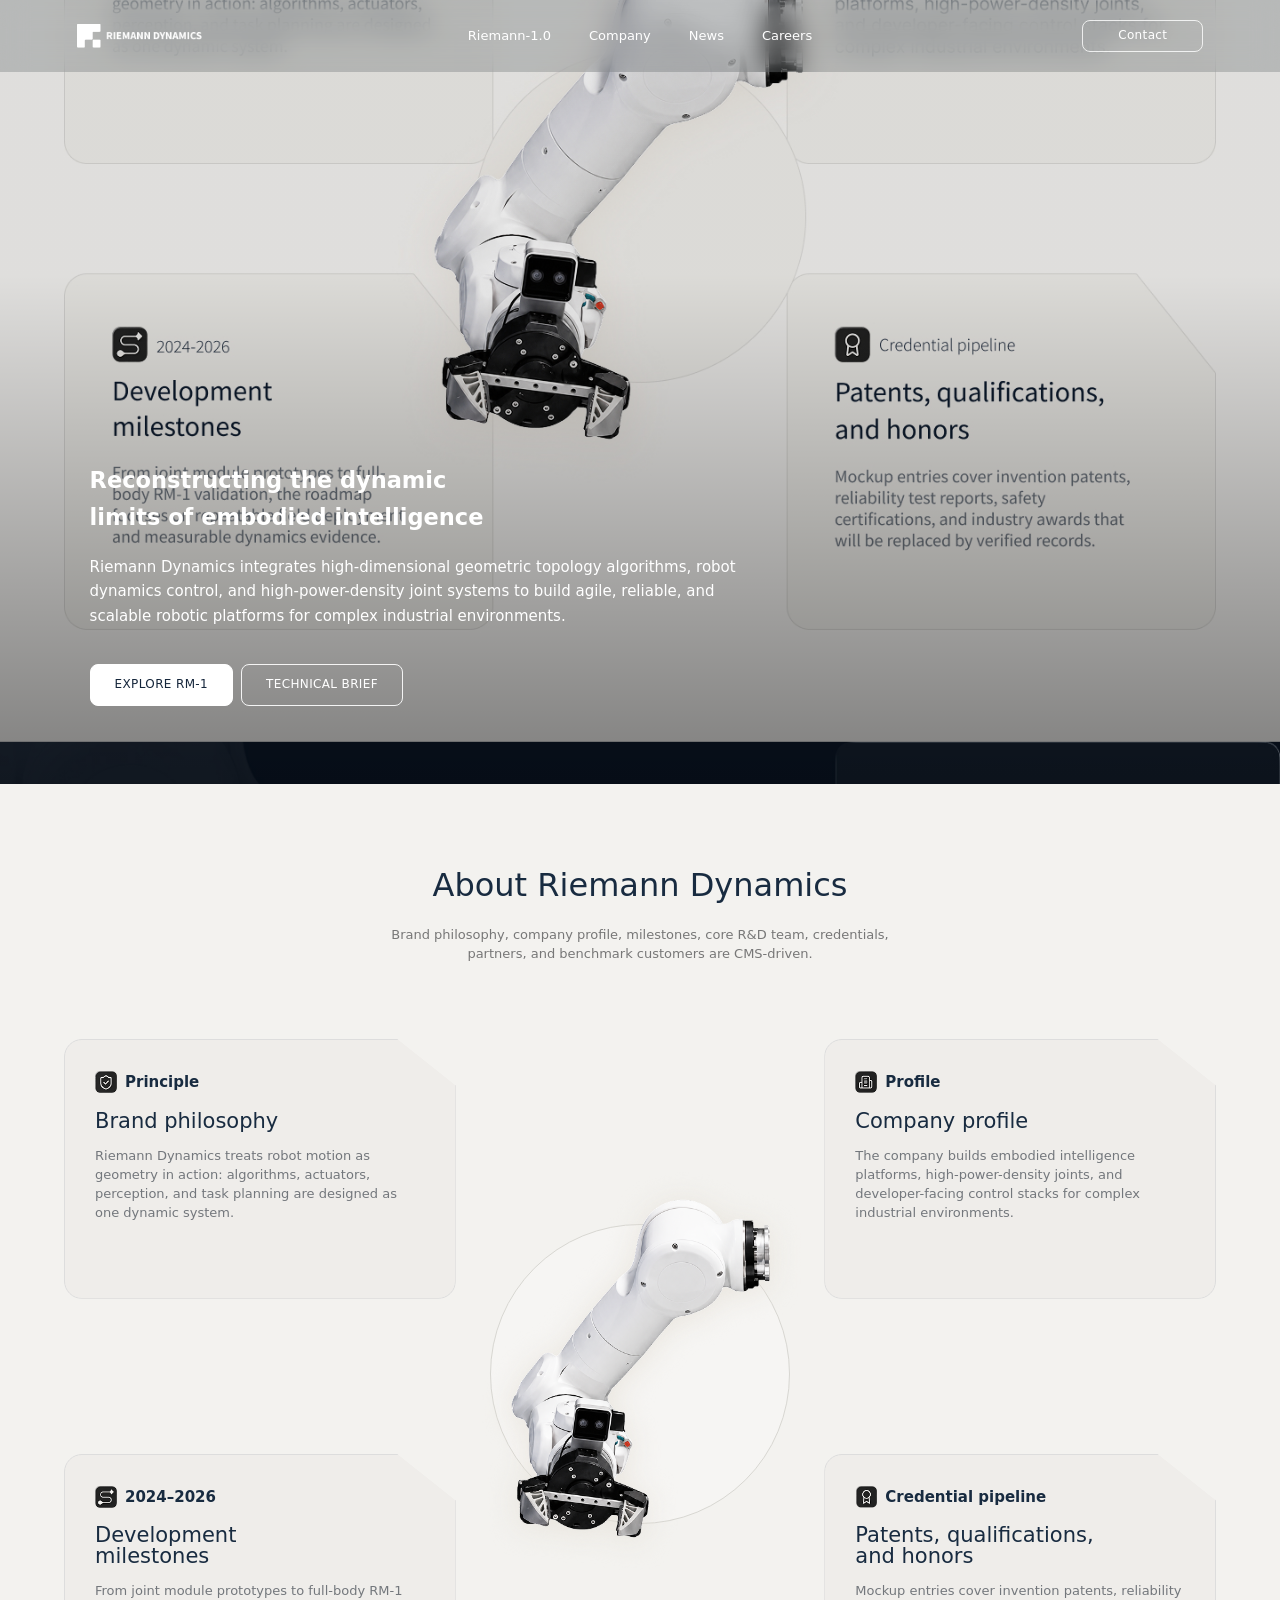
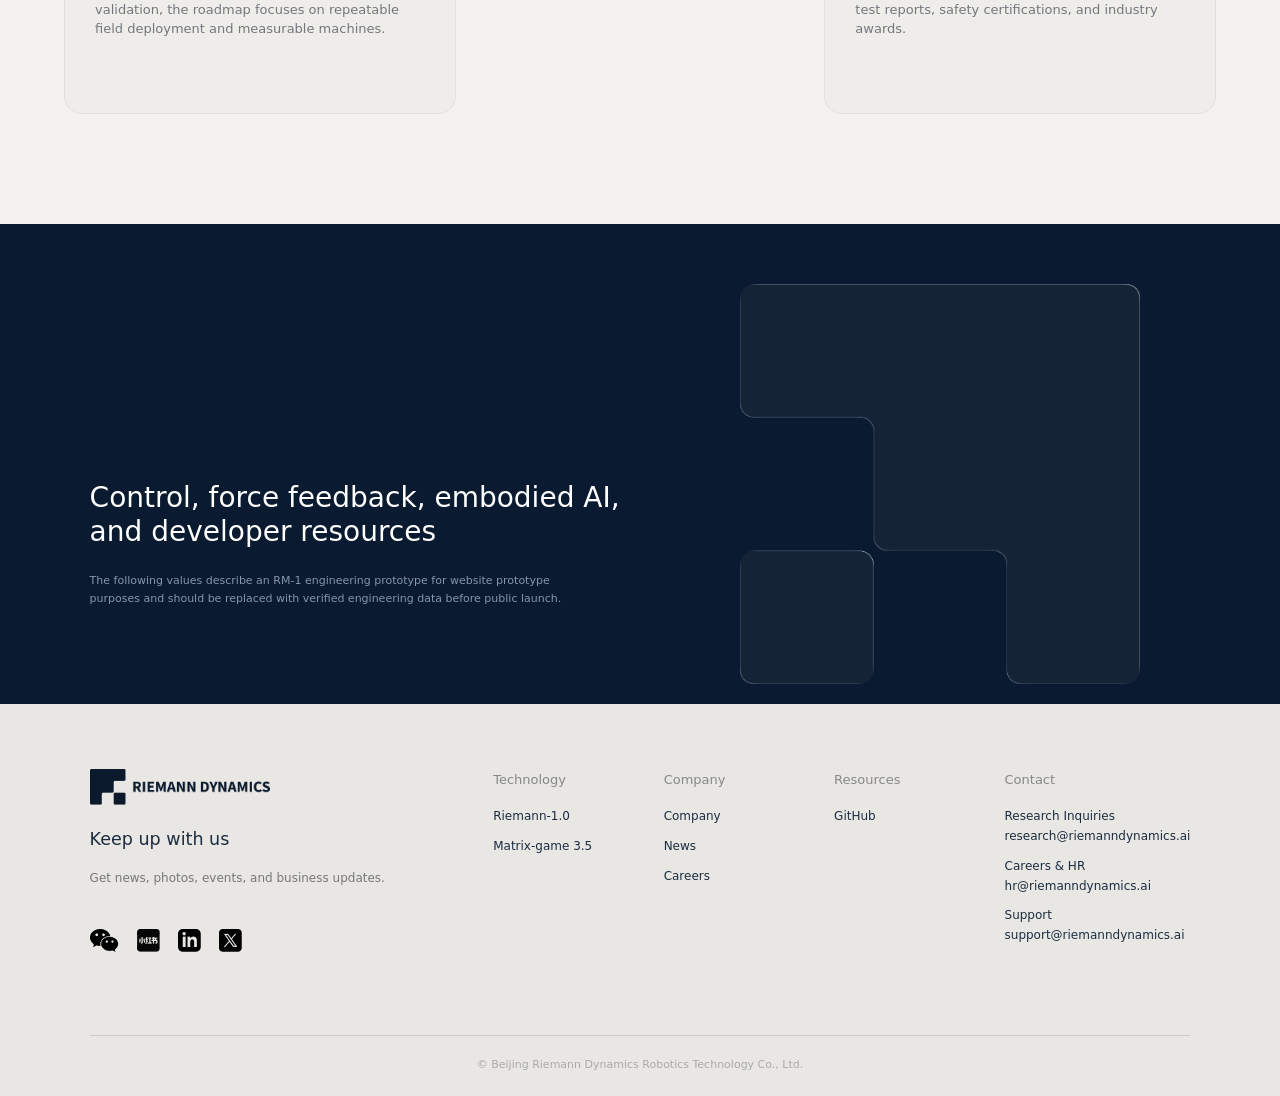
==== index.html @ ba43d90c "Initial website" ====
<!doctype html><html lang="en"><head><meta charset="UTF-8"><meta name="viewport" content="width=device-width,initial-scale=1"><title>Riemann Dynamics</title><link rel="icon" href="public/assets/公司logo/Black透明.png"><link rel="stylesheet" href="styles.css"></head><body class="home-page"><header class="nav"><a class="brand" href="index.html"><img src="public/assets/公司logo/Group 2.png" alt="Riemann Dynamics"></a><nav class="desktop-nav"><a href="riemann-1.0.html">Riemann-1.0</a><a href="company.html">Company</a><a href="news.html">News</a><a href="careers.html">Careers</a></nav><a class="contact" href="mailto:hr@riemanndynamics.ai?subject=Website%20Inquiry">Contact</a><button class="menu-btn"><span></span><span></span><span></span></button><div class="mobile-menu"><a href="riemann-1.0.html">Riemann-1.0</a><a href="company.html">Company</a><a href="news.html">News</a><a href="careers.html">Careers</a></div></header><section class="home-hero media-hero"><video muted loop playsinline poster="public/assets/home/页面完整示意图.jpg"><source src="public/assets/home/home页顶部背景视频.mp4"></video><div class="hero-overlay"><h1>Reconstructing the dynamic<br>limits of embodied intelligence</h1><p>Riemann Dynamics integrates high-dimensional geometric topology algorithms, robot dynamics control, and high-power-density joint systems to build agile, reliable, and scalable robotic platforms for complex industrial environments.</p><a class="btn light" href="riemann-1.0.html">EXPLORE RM-1</a><a class="btn outline" href="https://arxiv.org/abs/2608.27033">TECHNICAL BRIEF</a></div></section><section class="about-home"><div class="about-heading"><h2>About Riemann Dynamics</h2><p>Brand philosophy, company profile, milestones, core R&amp;D team, credentials,<br>partners, and benchmark customers are CMS-driven.</p></div><div class="about-cards"><article class="about-card card-tl"><b><img src="public/assets/home/principle-icon.png" alt=""> Principle</b><h3>Brand philosophy</h3><p>Riemann Dynamics treats robot motion as geometry in action: algorithms, actuators, perception, and task planning are designed as one dynamic system.</p></article><article class="about-card card-tr"><b><img src="public/assets/home/profile-icon.png" alt=""> Profile</b><h3>Company profile</h3><p>The company builds embodied intelligence platforms, high-power-density joints, and developer-facing control stacks for complex industrial environments.</p></article><article class="about-card card-bl"><b><img src="public/assets/home/milestones-icon.png" alt=""> 2024–2026</b><h3>Development<br>milestones</h3><p>From joint module prototypes to full-body RM-1 validation, the roadmap focuses on repeatable field deployment and measurable machines.</p></article><article class="about-card card-br"><b><img src="public/assets/home/credential-icon.png" alt=""> Credential pipeline</b><h3>Patents, qualifications,<br>and honors</h3><p>Mockup entries cover invention patents, reliability test reports, safety certifications, and industry awards.</p></article><div class="robot-wrap"><div class="robot-ring"></div><img src="public/assets/home/gfuw 1.png" alt="Riemann robot arm"></div></div></section><section class="resources-home"><div class="resource-blocks"><i></i><i></i><i></i><i></i></div><div class="resource-copy"><h2>Control, force feedback, embodied AI,<br>and developer resources</h2><p>The following values describe an RM-1 engineering prototype for website prototype purposes and should be replaced with verified engineering data before public launch.</p></div></section><footer class="home-footer"><div class="footer-brand"><img src="public/assets/公司logo/Group 2-2.png"><h3>Keep up with us</h3><p>Get news, photos, events, and business updates.</p><div class="social"><img src="public/assets/home/微信logo.png" alt="WeChat"><img src="public/assets/home/小红书logo.png" alt="Xiaohongshu"><img src="public/assets/home/inslogo.png" alt="Instagram"><img src="public/assets/home/Xlogo.png" alt="X"></div></div><div class="footer-links"><div><b>Technology</b><a href="riemann-1.0.html">Riemann-1.0</a><a href="#">Matrix-game 3.5</a></div><div><b>Company</b><a href="company.html">Company</a><a href="news.html">News</a><a href="careers.html">Careers</a></div><div><b>Resources</b><a href="https://github.com">GitHub</a></div><div><b>Contact</b><a href="mailto:research@riemanndynamics.ai">Research Inquiries<br>research@riemanndynamics.ai</a><a href="mailto:hr@riemanndynamics.ai">Careers &amp; HR<br>hr@riemanndynamics.ai</a><a href="mailto:support@riemanndynamics.ai">Support<br>support@riemanndynamics.ai</a></div></div><small>© Beijing Riemann Dynamics Robotics Technology Co., Ltd.</small></footer><script src="script.js"></script></body></html>
---- styles.css ----
:root{--navy:#091a30;--paper:#f3f2ef;--ink:#15263b}*{box-sizing:border-box}html{scroll-behavior:smooth}body{margin:0;background:var(--paper);color:var(--ink);font:15px/1.65 Arial,Helvetica,sans-serif}a{color:inherit;text-decoration:none}.nav{position:fixed;z-index:10;top:0;left:0;right:0;height:72px;padding:14px 6%;display:flex;align-items:center;justify-content:space-between;color:#fff;background:rgba(10,17,25,.18);backdrop-filter:blur(14px);transition:.3s}.nav.scrolled{background:rgba(9,26,48,.82)}.brand img{width:150px;height:42px;object-fit:contain}.desktop-nav{display:flex;gap:38px;margin-left:auto;margin-right:42px;font-size:13px}.contact,.btn{border:1px solid rgba(255,255,255,.8);border-radius:8px;padding:10px 24px;font-size:12px;letter-spacing:.03em}.hero{height:min(720px,100vh);min-height:560px;position:relative;color:#fff;overflow:hidden}.hero video{width:100%;height:100%;object-fit:cover}.hero:after{content:"";position:absolute;inset:0;background:linear-gradient(0deg,rgba(0,0,0,.6),rgba(0,0,0,.1))}.hero-overlay{position:absolute;z-index:1;bottom:10%;left:7%;max-width:650px}.hero h1{font-size:42px;line-height:1.13;font-weight:400;margin:0 0 20px}.hero p{max-width:600px;font-size:13px}.btn{display:inline-block;margin:20px 8px 0 0}.btn.light{background:#fff;color:var(--ink);border-color:#fff}.btn.outline{color:#fff}.light-section{padding:110px 7%}.intro{text-align:center}.eyebrow{font-size:13px;letter-spacing:.12em}.intro h2{font-size:30px;font-weight:400;max-width:800px;margin:15px auto 55px}.feature-grid{display:grid;grid-template-columns:1fr 1fr;gap:24px;text-align:left;max-width:1000px;margin:auto}.feature-grid article,.split p{padding:28px;border:1px solid #ddd;border-radius:16px;background:#f8f7f4}.feature-grid h3{font-size:22px;margin:12px 0}.dark-band{background:var(--navy);color:#fff;padding:115px 7%}.dark-band h2{font-weight:400;font-size:32px}.dark-band p{max-width:680px;color:#b9c4d0}.company-detail h2{max-width:850px;font-weight:400;font-size:36px}.split{display:grid;grid-template-columns:1fr 1.3fr;gap:28px;align-items:center;margin:42px 0}.split img{width:100%;height:280px;object-fit:cover}.video-grid{display:grid;grid-template-columns:1fr 1fr;gap:20px;margin:36px 0}.video-grid video{width:100%}.diagram{max-width:900px;width:100%;display:block;margin:40px 0}.news-card{display:block;max-width:900px}.news-card img{width:100%;height:360px;object-fit:cover;transition:.3s}.news-card:hover img{transform:scale(1.02)}.news-card h3{font-size:22px}.roles{margin-top:42px;border-top:1px solid #334457}.roles details{border-bottom:1px solid #334457;padding:24px 0}.roles summary{cursor:pointer;font-size:17px;font-weight:bold;display:flex;justify-content:space-between}.roles p{color:#c5ced8}.roles a,.article a{color:#1f6da8;text-decoration:underline}.article{max-width:900px;margin:auto;padding-top:130px}.article h1{font-weight:400;font-size:36px}.article img{display:block;width:100%;margin:36px 0}.back{font-size:28px}footer{background:#e8e7e3;padding:70px 7% 20px;display:grid;grid-template-columns:1fr 2fr;gap:50px}footer img{width:180px;height:55px;object-fit:contain;object-position:left}.footer-links{display:grid;grid-template-columns:repeat(3,1fr);gap:20px}.footer-links div{display:flex;flex-direction:column;gap:10px}.footer-links b{margin-bottom:8px}.social{margin-top:28px;font-size:18px}footer>small{grid-column:1/-1;border-top:1px solid #ccc;text-align:center;padding-top:20px;color:#999}.menu-btn,.mobile-menu{display:none}
@media(max-width:760px){.desktop-nav,.nav>.contact{display:none}.menu-btn{display:flex;background:none;border:0;flex-direction:column;gap:5px}.menu-btn span{display:block;width:24px;height:2px;background:#fff}.mobile-menu{position:absolute;display:none;top:72px;left:0;right:0;background:rgba(9,26,48,.96);padding:20px 7%}.mobile-menu.open{display:flex;flex-direction:column;gap:18px}.hero h1{font-size:32px}.hero-overlay{left:7%;right:7%;bottom:8%}.feature-grid,.split,.video-grid,footer{grid-template-columns:1fr}.light-section,.dark-band{padding:75px 7%}.intro h2,.company-detail h2{font-size:26px}.news-card img{height:220px}.footer-links{grid-template-columns:1fr 1fr}.footer-links div:last-child{grid-column:1/-1}}
.about-card b{display:flex;align-items:center;gap:8px;font-weight:600}
.about-card b img{width:22px;height:22px;object-fit:contain}
.home-page .about-card{background:#EFEDEA}
.about-card h3{font-size:32px;line-height:1.08;margin:18px 0 20px}
.card-bl h3,.card-br h3{line-height:1.02}
.home-footer .social{display:flex;align-items:center;gap:18px}
.home-footer .social img{width:auto;height:23px;object-fit:contain}
.home-footer .social img:first-child{width:29px}
.rm-page main{background:#f4f3f0}
.rm-page main{position:relative}
.rm-page .rm-general{background:#f4f3f0 url('public/assets/公司logo/Black透明.png') right 54px top 38px/220px auto no-repeat}
.desktop-nav{position:absolute;left:50%;transform:translateX(-50%);margin:0}
.hero>img{width:100%;height:100%;object-fit:cover}
.home-hero{height:690px}.about-home{background:#f3f2ef;padding:75px 5% 100px;color:#182b40}.about-heading{text-align:center}.about-heading h2{font-size:32px;font-weight:400;margin:0 0 8px}.about-heading p{color:#777;font-size:13px;line-height:1.5}.about-cards{max-width:1220px;height:700px;margin:60px auto 0;position:relative}.about-card{position:absolute;width:34%;min-height:260px;padding:30px;border:1px solid #ddd;border-radius:18px;background:#f7f6f3;clip-path:polygon(0 0,85% 0,100% 18%,100% 100%,0 100%);transition:transform .3s}.about-card:hover{transform:scale(1.025)}.about-card h3{font-size:21px;font-weight:400;margin:15px 0}.about-card p{color:#73777c;font-size:13px;line-height:1.45}.card-tl{left:0;top:15px}.card-tr{right:0;top:15px}.card-bl{left:0;bottom:10px}.card-br{right:0;bottom:10px}.robot-wrap{position:absolute;left:50%;top:50%;width:350px;height:390px;transform:translate(-50%,-50%);display:flex;justify-content:center;align-items:center;z-index:2}.robot-ring{position:absolute;width:300px;height:300px;border:1px solid #d8d7d2;border-radius:50%;background:rgba(255,255,255,.22)}.robot-wrap img{position:relative;width:330px;max-height:410px;object-fit:contain}.resources-home{height:480px;background:#0a1b31;color:#fff;position:relative;overflow:hidden}.resources-home:before{content:"";position:absolute;inset:0;background:url('public/assets/riemann-1.0/robot-right-arm-4k-transparent 1.png') left 35%/500px auto no-repeat;opacity:.12}.resource-blocks{position:absolute;right:0;top:0;width:37%;height:70%}.resource-blocks i{position:absolute;border:1px solid #31445a;border-radius:12px;background:#10253d}.resource-blocks i:nth-child(1){right:0;top:0;width:73%;height:56%}.resource-blocks i:nth-child(2){right:0;top:56%;width:46%;height:44%}.resource-blocks i:nth-child(3){left:0;top:69%;width:31%;height:29%}.resource-blocks i:nth-child(4){right:28%;top:68%;width:28%;height:31%}.resource-copy{position:absolute;left:7%;bottom:85px}.resource-copy h2{font-size:28px;font-weight:400;line-height:1.2}.resource-copy p{max-width:500px;color:#8796a9;font-size:11px}.home-footer{background:#e8e7e3;padding:65px 7% 22px;display:grid;grid-template-columns:1fr 2fr;gap:55px;color:#1c2c40}.home-footer .footer-brand>img{width:180px;height:52px;object-fit:contain;object-position:left}.home-footer h3{font-weight:400;margin:20px 0 3px}.home-footer p{font-size:12px;color:#777}.home-footer .footer-links{display:grid;grid-template-columns:repeat(4,1fr);gap:25px}.home-footer .footer-links div{display:flex;flex-direction:column;gap:10px;font-size:12px}.home-footer .footer-links b{font-size:13px;font-weight:400;color:#888;margin-bottom:7px}.home-footer>small{grid-column:1/-1;border-top:1px solid #ccc;text-align:center;color:#aaa;padding-top:20px;margin-top:28px;font-size:11px}
.home-hero{position:relative;width:100%;height:auto;min-height:620px;aspect-ratio:1440/882;max-height:900px;overflow:hidden;background:#050505;color:#fff}.home-hero>video{position:absolute;inset:0;width:100%;height:100%;object-fit:cover;object-position:center center;display:block}.home-hero:after{content:"";position:absolute;inset:0;background:linear-gradient(180deg,rgba(0,0,0,.08) 35%,rgba(0,0,0,.48) 100%);pointer-events:none}.home-hero .hero-overlay{z-index:2;color:#fff}.home-hero .hero-overlay h1,.home-hero .hero-overlay p{color:#fff}.home-hero .btn.outline{color:#fff;border-color:rgba(255,255,255,.9)}.home-footer .footer-brand{display:flex;flex-direction:column;align-items:flex-start}.home-footer .footer-brand>img{display:block;width:180px;height:auto;margin:0;padding:0}.home-footer h3{margin:20px 0 3px;padding:0;text-align:left}
@media(max-width:760px){.home-hero{height:650px;min-height:650px;aspect-ratio:auto}.home-hero>video{object-position:center center}}
.company-hero{height:690px;position:relative;overflow:hidden;color:#fff}.company-hero>img{width:100%;height:100%;object-fit:cover}.company-hero:after{content:"";position:absolute;inset:0;background:linear-gradient(0deg,rgba(0,0,0,.6),rgba(0,0,0,.08))}.company-hero .hero-overlay{z-index:2}.company-hero .hero-overlay h1,.company-hero .hero-overlay p{color:#fff}.company-content{padding:95px 7%;background:#f3f2ef;color:#1c2c40}.company-content>h2{font-size:36px;line-height:1.2;font-weight:400;margin:16px 0 35px}.company-content hr{border:0;border-top:1px solid #d9d9d5;margin-bottom:55px}.company-story{display:grid;grid-template-columns:40% 60%;gap:18px;margin:0 0 48px;align-items:stretch}.company-story img{width:100%;height:285px;object-fit:cover}.company-story>div{background:#f8f7f4;border:1px solid #ddd;border-radius:17px;clip-path:polygon(0 0,96% 0,100% 12%,100% 100%,0 100%);padding:26px}.company-story p{font-size:14px;line-height:1.55;margin:0}.milestones{background:#0a1b31;color:#fff;padding:80px 7% 105px}.timeline{display:grid;grid-template-columns:repeat(3,1fr);position:relative;margin-top:60px}.timeline:before{content:"";height:1px;background:#536173;position:absolute;left:0;right:0;top:8px}.milestone{position:relative}.milestone i{display:block;width:20px;height:20px;border:2px solid #d7dde3;border-radius:50%;background:#0a1b31;position:relative;z-index:1}.milestone.active i{background:#f5f5f2}.milestone h3{font-size:17px;margin:14px 0 2px}.milestone p{color:#8998aa;font-size:12px;margin:0}.company-footer{background:#e8e7e3;padding:65px 7% 22px;display:grid;grid-template-columns:1fr 2fr;gap:55px;color:#1c2c40}.company-footer .footer-brand>img{width:180px;height:auto;margin-left:-27px}.company-footer .footer-links{display:grid;grid-template-columns:repeat(4,1fr);gap:25px}.company-footer .footer-links div{display:flex;flex-direction:column;gap:10px;font-size:12px}.company-footer .footer-links b{font-weight:400;color:#888}.company-footer>small{grid-column:1/-1;border-top:1px solid #ccc;text-align:center;color:#aaa;padding-top:20px;margin-top:28px;font-size:11px}
@media(max-width:760px){.company-hero{height:650px}.company-content{padding:65px 7%}.company-content>h2{font-size:27px}.company-story{grid-template-columns:1fr;gap:15px}.company-story img{height:230px}.timeline{grid-template-columns:1fr;gap:35px;margin-top:45px}.timeline:before{left:9px;top:0;bottom:0;width:1px;height:auto;right:auto}.milestone{padding-left:38px}.milestone i{position:absolute;left:0;top:0}.company-footer{grid-template-columns:1fr}.company-footer .footer-links{grid-template-columns:1fr 1fr}}
.careers-hero{height:690px;position:relative;overflow:hidden;color:#fff}.careers-hero>img{width:100%;height:100%;object-fit:cover}.careers-hero:after{content:"";position:absolute;inset:0;background:linear-gradient(0deg,rgba(0,0,0,.58),rgba(0,0,0,.08))}.careers-hero .hero-overlay{z-index:2}.careers-hero .hero-overlay h1,.careers-hero .hero-overlay p{color:#fff}.careers-content{background:#0a1b31;color:#fff;padding:95px 7% 105px}.careers-content h2{font-size:35px;line-height:1.2;font-weight:400;margin:18px 0 12px}.careers-lead{font-size:12px;color:#8998aa}.roles{margin-top:55px;border-top:1px solid #304258}.roles-label{font-size:12px;letter-spacing:.04em;color:#cbd2dc;margin:34px 0 15px}.roles details{border-bottom:1px solid #304258;padding:17px 0}.roles summary{cursor:pointer;list-style:none;font-size:16px;font-weight:600;display:flex;justify-content:space-between;align-items:center}.roles summary::-webkit-details-marker{display:none}.roles summary span{border:1px solid #8190a1;width:30px;height:30px;border-radius:50%;display:grid;place-items:center;font-size:20px;font-weight:300}.role-copy{max-width:920px;color:#b7c2d0;font-size:11px;line-height:1.65;padding:14px 0 0}.role-copy ul{padding-left:18px;margin:6px 0 10px}.role-copy li{margin-bottom:4px}.apply-link{display:inline-block;color:#fff;font-style:italic;font-weight:600;margin-top:2px}.roles details:not([open])>p{color:#8796a9;font-size:11px;margin:8px 0 0}.resume-note{border-bottom:1px solid #304258;padding:48px 0 25px;color:#c3ccd6;font-size:12px}.resume-note p{margin:0 0 5px}.resume-note a{color:#8796a9;font-size:11px}.careers-footer{background:#e8e7e3;padding:65px 7% 22px;display:grid;grid-template-columns:1fr 2fr;gap:55px;color:#1c2c40}.careers-footer .footer-brand>img{width:180px;height:auto;margin-left:-27px}.careers-footer .footer-links{display:grid;grid-template-columns:repeat(4,1fr);gap:25px}.careers-footer .footer-links div{display:flex;flex-direction:column;gap:10px;font-size:12px}.careers-footer .footer-links b{font-weight:400;color:#888}.careers-footer>small{grid-column:1/-1;border-top:1px solid #ccc;text-align:center;color:#aaa;padding-top:20px;margin-top:28px;font-size:11px}
@media(max-width:760px){.careers-hero{height:650px}.careers-content{padding:65px 7%}.careers-content h2{font-size:28px}.careers-footer{grid-template-columns:1fr}.careers-footer .footer-links{grid-template-columns:1fr 1fr}.role-copy{font-size:11px}}
.rm-page{background:#f3f2ef;color:#1a2b40}.rm-hero{height:690px;position:relative;overflow:hidden;color:#fff;background:#050505}.rm-hero video{width:100%;height:100%;object-fit:cover}.rm-hero:after{content:"";position:absolute;inset:0;background:linear-gradient(0deg,rgba(0,0,0,.7),transparent 65%)}.rm-hero-copy{position:absolute;z-index:2;left:7%;bottom:9%}.rm-hero-copy p{font-size:14px;margin:0 0 8px}.rm-hero-copy h1{font-size:42px;line-height:1.1;font-weight:400;margin:0}.rm-stats{display:grid;grid-template-columns:repeat(5,1fr);max-width:1100px;margin:auto;padding:48px 7%;gap:22px;text-align:center}.rm-stats b{display:block;font-size:26px;font-weight:400}.rm-stats span{font-size:11px;color:#7c8792}.rm-section,.rm-benchmarks{padding:90px 7%;max-width:1250px;margin:auto}.rm-section h2,.rm-benchmarks h2,.rm-data h2,.rm-policy h2{font-size:30px;font-weight:400;margin:12px 0}.rm-lead{max-width:760px;color:#6f7881}.rm-wide-image{width:100%;display:block;margin:42px 0 25px;max-height:520px;object-fit:contain;background:#ddd}.rm-three{display:grid;grid-template-columns:repeat(3,1fr);gap:18px}.rm-three article{background:#efeeeb;border:1px solid #deddd9;padding:22px;border-radius:9px}.rm-three h3{font-size:14px;margin:0 0 8px}.rm-three p{font-size:12px;margin:0;color:#69737d}.rm-gallery{background:#ecebe8;max-width:none}.rm-task-grid{display:grid;grid-template-columns:repeat(4,1fr);gap:15px}.rm-task-grid article{background:#f7f6f3;padding:14px;border-radius:6px}.rm-task-grid img{height:140px;width:100%;object-fit:contain}.rm-task-grid h3{font-size:13px;margin:8px 0 3px}.rm-task-grid p{font-size:11px;margin:0;color:#69737d}.rm-metrics{display:flex;gap:60px;margin:30px 0}.rm-metrics b{font-size:30px;font-weight:400}.rm-metrics small{display:block;font-size:11px;color:#77818a}.rm-video-grid{display:grid;grid-template-columns:repeat(4,1fr);gap:12px}.rm-video-grid video{width:100%;background:#ddd}.rm-benchmarks{background:#eeece9;max-width:none}.benchmark-grid{display:grid;grid-template-columns:repeat(3,1fr);gap:22px;margin-top:30px}.benchmark-grid img{width:100%;height:250px;object-fit:contain;background:#fff;border-radius:8px}.rm-data{background:#0a1b31;color:#fff;padding:90px 7%;text-align:left}.rm-data p{max-width:700px;color:#b8c3ce}.rm-data img{display:block;max-width:850px;width:100%;margin:40px auto 0;background:#122a45}.rm-inference{background:#f3f2ef}.rm-policy{padding:90px 7%;text-align:center;background:#ecebe8}.rm-policy>img{width:330px;height:330px;object-fit:contain}.rm-policy>div{display:flex;max-width:800px;margin:15px auto;justify-content:space-around;gap:20px}.rm-policy span{display:grid;place-items:center;width:150px;height:90px;border-radius:50%;background:#f8f7f4;border:1px solid #ddd;font-size:12px}
@media(max-width:760px){.rm-hero{height:650px}.rm-hero-copy h1{font-size:32px}.rm-stats{grid-template-columns:repeat(3,1fr);padding:35px 5%;gap:20px 8px}.rm-stats b{font-size:21px}.rm-section,.rm-benchmarks{padding:62px 7%}.rm-section h2,.rm-benchmarks h2,.rm-data h2,.rm-policy h2{font-size:25px}.rm-three,.rm-task-grid,.rm-video-grid,.benchmark-grid{grid-template-columns:1fr 1fr}.rm-metrics{gap:25px}.rm-metrics b{font-size:24px}.rm-policy>div{flex-wrap:wrap}.rm-policy span{width:130px}}
.resources-home:before{content:"";display:block;position:absolute;inset:auto 7% 20px auto;width:500px;height:400px;background:url('public/assets/home/Vector.png') center/contain no-repeat;opacity:.95}
.resource-blocks{display:none!important}
.home-footer .footer-brand>img{margin-left:-27px!important;width:180px;height:auto}
.company-page .company-story>div{display:flex!important;align-items:center!important;justify-content:center!important;padding:30px!important}.company-page .company-story p{margin:0!important;line-height:1.75!important}
.company-page .company-story>div{background:#EFEDEA}
.blog-page{background:#f3f2ef;color:#182b40}.blog-page .nav{background:rgba(20,29,36,.42)}.blog-content{width:min(1030px,86%);margin:0 auto;padding:125px 0 110px}.blog-back{display:block;font-size:42px;line-height:1;margin:0 0 18px 0;width:32px}.blog-content h1{font-size:36px;line-height:1.2;font-weight:400;margin:0 0 10px}.blog-content>small{font-size:12px}.blog-image{display:block;width:100%;height:auto;margin:42px 0 24px}.blog-content p{font-size:13px;line-height:1.65;margin:0 0 28px}.blog-content p a{color:#1c4d75;text-decoration:underline}.blog-content h2{font-size:16px;margin:34px 0 8px;font-weight:700}.blog-content h3{font-size:16px;line-height:1.6;margin:36px 0 0;font-weight:700}.blog-content .blog-image + h2{margin-top:30px}
@media(max-width:760px){.blog-content{width:86%;padding:105px 0 70px}.blog-content h1{font-size:27px}.blog-image{margin:28px 0 20px}.blog-content p{font-size:13px;line-height:1.7}.blog-content h2{font-size:15px}}
.careers-page .roles summary span{position:relative;width:34px!important;height:34px!important;display:block!important;flex:0 0 34px;border:1px solid rgba(235,242,250,.65)!important;border-radius:50%!important;background:rgba(255,255,255,.1)!important;box-shadow:inset 0 1px 2px rgba(255,255,255,.25),0 5px 16px rgba(0,0,0,.18)!important;backdrop-filter:blur(12px)!important;-webkit-backdrop-filter:blur(12px)!important;font-size:0!important;line-height:1!important;color:transparent!important}.careers-page .roles summary span:after{position:absolute;left:50%;top:50%;transform:translate(-50%,-53%);display:block;width:100%;height:100%;text-align:center;font-size:20px!important;line-height:34px!important;color:#fff!important}.careers-page .roles details[open] summary span:after{content:'↑'}.careers-page .roles details:not([open]) summary span:after{content:'↓'}
.company-footer .footer-brand{display:flex;flex-direction:column;align-items:flex-start}.company-footer .footer-brand h3{font-weight:400;margin:20px 0 4px}.company-footer .footer-brand p{font-size:12px;color:#777;margin:0}.company-footer .social{margin-top:28px;font-size:18px}.company-footer .footer-links a{line-height:1.45}.company-footer .footer-links b{margin-bottom:6px}
/* Riemann detail layout calibration */
.rm-page .rm-hero{height:66vw!important;min-height:620px!important;max-height:880px!important}.rm-page .rm-section,.rm-page .rm-benchmarks{width:min(1030px,86%)!important;margin-left:auto!important;margin-right:auto!important;padding-top:82px!important;padding-bottom:82px!important}.rm-page .rm-gallery,.rm-page .rm-data{width:100%!important;padding-left:max(7%,calc((100% - 1030px)/2))!important;padding-right:max(7%,calc((100% - 1030px)/2))!important}.rm-page .rm-gallery{background:#ecebe8!important}.rm-page .rm-benchmarks{background:#eeece9!important}.rm-page .rm-data{background:#0a1b31!important;color:#fff!important;max-width:none!important}.rm-page .rm-placeholder{height:270px!important;background:#c9c9c9!important;border-radius:6px!important;margin:40px 0!important}.rm-page .rm-task-grid,.rm-page .rm-video-grid{gap:16px!important}.rm-page .rm-task-grid img{height:150px!important}
.rm-page{background:#f3f2ef}.rm-page .rm-hero-copy{max-width:1050px}.rm-page .rm-hero-copy>p:first-child{font-size:36px;font-weight:700}.rm-page .rm-hero-copy h1{font-size:48px}.rm-page .rm-hero-copy>p:last-child{max-width:900px;font-size:17px;line-height:1.5}.rm-identity{position:relative;height:650px;overflow:hidden;padding:0 5%;display:flex;align-items:flex-end;justify-content:center}.rm-wordmark{position:absolute;left:5%;right:5%;top:180px;text-align:center;font-size:122px;font-weight:700;color:#e7e4e0}.rm-identity>img{position:absolute;z-index:2;width:420px;height:480px;object-fit:contain;left:50%;top:20px;transform:translateX(-50%)}.rm-identity .rm-stats{position:relative;z-index:3;width:100%;max-width:1200px;padding:0 0 38px;display:grid;grid-template-columns:repeat(5,1fr);gap:14px}.rm-identity .rm-stats>div{background:rgba(248,247,244,.9);border:1px solid #d9d6d2;border-radius:16px;padding:28px 12px;text-align:center}.rm-identity .rm-stats b{font-size:34px}.rm-identity .rm-stats span{display:block;margin-top:8px}.rm-overview,.rm-general,.rm-architecture,.rm-inference{width:min(1100px,88%);margin:auto;padding:80px 0}.rm-overview>.eyebrow{font-size:20px;line-height:1.35;max-width:680px}.overview-copy,.about-intro,.general-copy{font-size:14px;line-height:1.65;max-width:900px;color:#66717c}.rm-overview-image,.rm-architecture>img,.rm-inference>img{display:block;width:100%;margin:38px 0;border-radius:7px}.rm-fold-cards{display:grid;grid-template-columns:repeat(3,1fr);gap:22px}.rm-fold-cards article{min-height:210px;padding:28px;background:#f7f6f3;border:1px solid #d9d6d2;border-radius:20px;clip-path:polygon(0 0,80% 0,100% 25%,100% 100%,0 100%)}.rm-fold-cards h3{font-size:21px;font-weight:400;margin:0 0 20px}.rm-fold-cards p{color:#687380}.rm-about{background:#e7e5e2;padding:85px 0}.rm-about-inner{width:min(1200px,90%);margin:auto;position:relative;min-height:830px;text-align:center}.rm-about h2{font-size:34px;font-weight:400}.rm-about .about-intro{margin:0 auto 50px}.rm-task-cards{display:grid;grid-template-columns:1fr 1fr;gap:90px 300px;text-align:left}.rm-task-cards article{background:#f7f6f3;border:1px solid #d7d4d0;border-radius:18px;padding:26px;min-height:240px}.rm-task-cards h3{font-size:21px}.rm-task-cards p{color:#687380}.rm-task-cards b{font-size:18px}.rm-about-robot{position:absolute;width:430px;height:520px;object-fit:contain;left:50%;top:250px;transform:translateX(-50%);z-index:2}.rm-general h2,.rm-benchmarks h2,.rm-data h2,.rm-architecture h2,.rm-inference h2{font-size:32px;font-weight:400}.rm-general .rm-metrics{display:flex;gap:0;margin:50px 0}.rm-general .rm-metrics b{padding:0 36px;border-right:1px solid #aaa;font-size:33px}.rm-general .rm-metrics b:first-child{padding-left:0}.rm-general .rm-metrics b:last-child{border:0}.rm-general-grid{display:grid;grid-template-columns:repeat(4,1fr);gap:28px 14px}.rm-general-grid article{background:#f8f7f4;border-radius:12px;overflow:hidden;border:1px solid #dedbd7}.rm-general-grid video{width:100%;aspect-ratio:3/5;object-fit:cover;background:#222}.rm-general-grid b,.rm-general-grid p{display:block;padding:0 12px}.rm-general-grid b{font-size:12px;margin-top:10px}.rm-general-grid p{font-size:11px;min-height:44px}.rm-benchmarks{width:100%!important;max-width:none!important;padding:80px max(7%,calc((100% - 1100px)/2))!important}.rm-benchmarks .benchmark-grid{grid-template-columns:repeat(3,1fr)}.rm-benchmarks .benchmark-grid img{height:auto}.rm-data{min-height:650px;text-align:left}.rm-data>img{width:430px;height:430px;object-fit:contain;margin:20px auto 0}.rm-architecture,.rm-inference{background:#f3f2ef}.rm-architecture>img,.rm-inference>img{background:#fff}.rm-policy{padding-bottom:130px}
@media(max-width:760px){.rm-page .rm-hero-copy>p:first-child{font-size:24px}.rm-page .rm-hero-copy h1{font-size:32px}.rm-page .rm-hero-copy>p:last-child{font-size:13px}.rm-identity{height:680px}.rm-wordmark{font-size:52px;top:130px}.rm-identity>img{width:280px;height:350px}.rm-identity .rm-stats{grid-template-columns:repeat(2,1fr);padding-bottom:20px}.rm-identity .rm-stats b{font-size:24px}.rm-overview>.eyebrow{font-size:17px}.rm-fold-cards{grid-template-columns:1fr}.rm-about-inner{min-height:auto}.rm-task-cards{grid-template-columns:1fr;gap:18px}.rm-about-robot{position:relative;top:auto;left:auto;transform:none;width:100%;height:330px;grid-row:auto}.rm-general-grid{grid-template-columns:1fr 1fr}.rm-general .rm-metrics b{font-size:23px;padding:0 12px}.rm-benchmarks .benchmark-grid{grid-template-columns:1fr}.rm-data>img{width:280px;height:280px}}

/* Riemann-1.0 reference layout */
.rm-page{background:#f4f3f0;color:#182b40;overflow-x:hidden}
.rm-page .nav{z-index:20}
.rm-hero{height:min(61.25vw,882px);min-height:620px;position:relative;overflow:hidden;background:#050505;color:#fff}
.rm-hero video{position:absolute;inset:0;width:100%;height:100%;object-fit:cover;object-position:center}
.rm-hero:after{content:"";position:absolute;inset:0;background:linear-gradient(180deg,rgba(0,0,0,.08),rgba(0,0,0,.62));pointer-events:none}
.rm-hero-copy{position:absolute;z-index:2;left:7%;right:7%;bottom:8%;max-width:980px}
.rm-hero-copy>p:first-child{font-size:27px;font-weight:700;letter-spacing:.01em;margin:0 0 8px}
.rm-hero-copy h1{font-size:46px;line-height:1.05;font-weight:400;margin:0 0 18px}
.rm-hero-copy>p:last-child{max-width:680px;font-size:14px;line-height:1.55;margin:0;color:#fff}
.rm-identity{position:relative;height:520px;overflow:hidden;padding:0 6%;display:flex;align-items:flex-end;justify-content:center;background:#f4f3f0}
.rm-identity-ring{position:absolute;width:650px;height:650px;left:50%;top:-160px;transform:translateX(-50%);border-radius:50%;background:rgba(255,255,255,.68);border:1px solid rgba(215,219,220,.8)}
.rm-wordmark{position:absolute;z-index:1;top:80px;left:0;right:0;text-align:center;font-size:74px;line-height:1;font-weight:700;color:#e6e7e3;letter-spacing:.02em}
.rm-identity>img{position:absolute;z-index:3;width:365px;height:420px;left:50%;top:5px;transform:translateX(-50%);object-fit:contain}
.rm-identity .rm-stats{position:relative;z-index:4;width:min(1120px,100%);padding:0 0 28px;display:grid;grid-template-columns:repeat(5,1fr);gap:13px;text-align:center}
.rm-identity .rm-stats>div{background:rgba(249,249,247,.78);border:1px solid #dfe1dd;border-radius:4px;padding:15px 8px 13px;min-height:72px}
.rm-identity .rm-stats b{font-size:20px;font-weight:700;display:block;color:#182b40}.rm-identity .rm-stats span{font-size:10px;color:#697783;display:block;margin-top:1px}
.rm-overview,.rm-general,.rm-architecture,.rm-inference{width:min(1100px,86%);margin:auto;padding:76px 0}
.rm-overview>.eyebrow{font-size:22px;line-height:1.2;letter-spacing:.04em;max-width:730px;margin:0 0 18px}
.overview-copy,.general-copy,.architecture-copy,.inference-copy{font-size:13px;line-height:1.55;max-width:650px;color:#66727c;margin:0 0 24px}
.rm-overview-image{display:block;width:100%;height:auto;max-height:420px;object-fit:contain;background:#d2d2d2;border-radius:5px;margin:28px 0 24px}
.rm-fold-cards{display:grid;grid-template-columns:repeat(3,1fr);gap:16px}.rm-fold-cards article{min-height:160px;padding:21px 20px;background:#f8f8f5;border:1px solid #e1e1dc;border-radius:5px;clip-path:polygon(0 0,88% 0,100% 18%,100% 100%,0 100%)}.rm-fold-cards h3{font-size:14px;line-height:1.25;font-weight:400;margin:0 0 13px}.rm-fold-cards p{font-size:11px;line-height:1.55;color:#66727c;margin:0}
.rm-about{background:#e7e6e2;padding:73px 0}.rm-about-inner{width:min(1140px,86%);min-height:760px;margin:auto;position:relative;text-align:center}.rm-about h2{font-size:22px;font-weight:400;margin:0 0 8px}.rm-about .about-intro{width:min(483px,100%);font-size:11px;line-height:1.5;color:#66727c;margin:0 auto 46px}.rm-task-cards{position:relative;z-index:3;display:grid;grid-template-columns:440px 440px;justify-content:space-between;gap:34px 250px;text-align:left}.rm-task-cards article{background:rgba(249,249,247,.9);border:1px solid #deded9;border-radius:5px;padding:17px 19px;min-height:180px}.rm-task-cards h3{font-size:13px;font-weight:400;margin:0 0 17px}.rm-task-cards p{width:303px;max-width:100%;font-size:11px;line-height:1.6;font-weight:300;color:#687380;margin:0 0 14px}.rm-task-cards hr{border:0;border-top:1px solid #dcdcd7;margin:0 0 10px}.rm-task-cards b{font-size:11px;font-weight:400}.rm-about-ring{position:absolute;width:340px;height:340px;left:50%;top:235px;transform:translateX(-50%);border-radius:50%;background:rgba(250,250,248,.56);border:1px solid #d5d6d1;z-index:1}.rm-about-robot{position:absolute;z-index:2;width:358px;height:330px;object-fit:contain;left:50%;top:248px;transform:translateX(-50%)}
.rm-general{position:relative}.rm-faint-logo{position:absolute;right:-3%;top:25px;font-size:75px;font-weight:700;letter-spacing:.02em;color:rgba(225,226,222,.62);pointer-events:none;white-space:nowrap}.rm-general h2{position:relative;font-size:25px;line-height:1.2;font-weight:400;width:500px;max-width:100%;margin:0 0 14px}.rm-general .general-copy{max-width:620px}.rm-general .rm-metrics{position:relative;display:flex;gap:0;margin:32px 0 28px}.rm-general .rm-metrics b{display:flex;flex-direction:column;padding:0 38px;border-right:1px solid #c8cbc8;font-size:28px;line-height:1;font-weight:400;color:#000}.rm-general .rm-metrics b:first-child{padding-left:0}.rm-general .rm-metrics b:last-child{border:0}.rm-general .rm-metrics small{display:block;width:100px;margin-top:8px;font-size:10px;line-height:1.25;color:#66727c}.rm-general-grid{display:grid;grid-template-columns:repeat(4,1fr);gap:17px 13px}.rm-general-grid article{background:#f8f8f5;border:1px solid #deded9;border-radius:4px;overflow:hidden}.rm-general-grid video{display:block;width:100%;aspect-ratio:1/1.12;object-fit:cover;background:#222}.rm-general-grid b,.rm-general-grid p{display:block;padding:0 10px}.rm-general-grid b{font-size:10px;margin-top:8px}.rm-general-grid p{font-size:10px;line-height:1.35;min-height:33px;color:#687380;margin:3px 0 8px}
.rm-benchmarks{width:100%;max-width:none;padding:72px max(7%,calc((100% - 1100px)/2));background:#f4f3f0}.rm-benchmarks h2{font-size:25px;font-weight:400;margin:0 0 9px}.rm-benchmarks>p{max-width:680px;color:#66727c;font-size:13px;line-height:1.55;margin:0}.rm-benchmarks .benchmark-grid{display:grid;grid-template-columns:repeat(3,1fr);gap:22px;margin-top:25px}.rm-benchmarks .benchmark-grid img{width:100%;height:auto;display:block;background:#fff;border-radius:4px}
.rm-data{min-height:625px;padding:66px max(7%,calc((100% - 1100px)/2));background:#122a45;color:#fff;display:grid;grid-template-columns:1fr 470px;align-items:center;gap:40px}.rm-data-copy .eyebrow{font-size:34px;line-height:1;margin:0 0 20px;letter-spacing:.04em}.rm-data-copy>p:last-child{max-width:570px;font-size:12px;line-height:1.65;color:#b6c3d1;margin:0}.rm-data>img{width:430px;height:430px;object-fit:contain;margin:0 auto;background:none}
.rm-architecture,.rm-inference{background:#f4f3f0}.rm-architecture .eyebrow,.rm-inference .eyebrow{font-size:34px;line-height:1.05;margin:0 0 19px;letter-spacing:.02em}.architecture-copy,.inference-copy{width:813px;max-width:100%;font-size:13px;color:#9299aa;margin-bottom:28px}.rm-architecture>img,.rm-inference>img{display:block;width:100%;height:auto;max-height:600px;object-fit:contain;background:#d0d0d0;border-radius:5px;margin:0 0 27px}.rm-stage-cards{margin-top:0}.rm-stage-cards article{min-height:142px}
.rm-policy{padding:75px max(7%,calc((100% - 900px)/2)) 110px;text-align:center;background:#e7e6e2}.rm-policy>.eyebrow{font-size:20px;letter-spacing:.05em;margin:0 0 8px}.policy-intro{max-width:650px;margin:0 auto 50px;font-size:12px;line-height:1.6;color:#66727c}.policy-mode h2{font-size:22px;font-weight:400;margin:0 0 6px}.policy-mode>p{font-size:11px;color:#66727c;margin:0 auto 22px}.policy-flow{display:flex;justify-content:center;align-items:center;gap:32px}.policy-flow span{width:145px;height:88px;display:grid;place-items:center;border-radius:50%;background:#f8f8f5;border:1px solid #dbdcd7;font-size:11px}.policy-flow i{font-style:normal;font-size:26px;color:#7f8990}.policy-robot{height:245px;position:relative;display:grid;place-items:center;margin:15px 0}.policy-ring{position:absolute;width:245px;height:245px;border-radius:50%;background:#f6f6f3;border:1px solid #d8d9d4}.policy-robot img{position:relative;width:240px;height:240px;object-fit:contain}.rm-policy .policy-mode:last-child{margin-top:18px}
@media(max-width:760px){.rm-hero{height:680px;min-height:680px}.rm-hero-copy{left:7%;right:7%;bottom:9%}.rm-hero-copy>p:first-child{font-size:23px}.rm-hero-copy h1{font-size:31px}.rm-hero-copy>p:last-child{font-size:12px}.rm-identity{height:610px}.rm-identity-ring{width:430px;height:430px;top:-40px}.rm-wordmark{top:100px;font-size:46px}.rm-identity>img{width:280px;height:330px;top:25px}.rm-identity .rm-stats{grid-template-columns:repeat(2,1fr);gap:8px;padding:0 0 18px}.rm-identity .rm-stats>div:last-child{grid-column:1/-1}.rm-identity .rm-stats b{font-size:20px}.rm-overview,.rm-general,.rm-architecture,.rm-inference{width:86%;padding:57px 0}.rm-overview>.eyebrow{font-size:18px}.rm-fold-cards{grid-template-columns:1fr}.rm-about{padding:58px 0}.rm-about-inner{min-height:980px;width:86%}.rm-task-cards{grid-template-columns:1fr;gap:14px}.rm-task-cards article{min-height:140px}.rm-about-ring{width:260px;height:260px;top:510px}.rm-about-robot{width:290px;height:275px;top:505px}.rm-general h2{font-size:23px;width:100%}.rm-faint-logo{font-size:38px;top:20px}.rm-general .rm-metrics b{font-size:22px;padding:0 15px}.rm-general .rm-metrics small{width:80px;font-size:9px}.rm-general-grid{grid-template-columns:1fr 1fr;gap:12px 8px}.rm-benchmarks{padding:58px 7%}.rm-benchmarks .benchmark-grid{grid-template-columns:1fr;gap:14px}.rm-data{display:block;padding:58px 7%;min-height:0}.rm-data-copy .eyebrow{font-size:28px}.rm-data>img{width:290px;height:290px;margin:25px auto 0}.rm-architecture .eyebrow,.rm-inference .eyebrow{font-size:27px}.rm-policy{padding:58px 7% 80px}.policy-intro{margin-bottom:35px}.policy-flow{gap:14px}.policy-flow span{width:125px;height:75px}.policy-robot{height:210px}.policy-ring{width:210px;height:210px}.policy-robot img{width:210px;height:210px}}

/* Override the earlier shared-page calibration for this rebuilt page. */
.rm-page .rm-benchmarks{width:100%!important;max-width:none!important;background:#f4f3f0!important;padding:72px max(7%,calc((100% - 1100px)/2))!important}
.rm-page .rm-data{background:#122a45!important;color:#fff!important}
.rm-page .rm-hero-copy h1{font-size:46px!important}
.rm-page .rm-hero-copy>p:last-child{font-size:14px!important;line-height:1.55!important}

/* Second-pass adjustments from the reference annotations */
.rm-page .desktop-nav a{font-weight:400}.rm-page .desktop-nav a.active{font-weight:700}
.rm-hero-actions{display:flex;gap:10px;margin-top:26px}.rm-btn{display:inline-flex;align-items:center;justify-content:center;min-width:200px;height:46px;padding:0 24px;border:1px solid rgba(255,255,255,.9);border-radius:8px;color:#fff;font-size:14px}.rm-btn-primary{background:#fff;color:#15263b;border-color:#fff;font-weight:600}
.rm-identity{height:555px}.rm-identity-ring{width:520px;height:520px;top:-135px}.rm-identity>img{width:390px;height:450px;top:0}.rm-wordmark{top:105px;font-size:82px}.rm-identity .rm-stats{padding-bottom:25px}.rm-identity .rm-stats>div{padding:22px 10px 18px;min-height:90px}.rm-identity .rm-stats b{font-size:34px}.rm-identity .rm-stats span{font-size:12px}
.rm-overview>.rm-overview-eyebrow{font-size:34px;width:600px;max-width:100%;line-height:1.15;text-transform:none;letter-spacing:0}.rm-overview-image{width:977px;max-width:100%;margin-top:34px}.rm-fold-cards h3{width:215px;max-width:100%;font-size:20px;line-height:1.32}.rm-fold-cards p{font-size:14px;line-height:1.55}.rm-overview .rm-fold-cards article{min-height:205px}
.rm-about{padding-bottom:85px}.rm-about-inner{min-height:770px}.rm-about h2{font-size:34px}.rm-about .about-intro{font-size:13px}.rm-task-cards{z-index:4}.rm-task-cards article:nth-child(3){margin-top:57px}.rm-task-cards article:nth-child(4){margin-top:59px;padding-left:21px;padding-right:21px}.rm-task-cards h3{font-size:20px}.rm-task-cards b{font-size:15px}.rm-task-cards b strong{font-size:22px}.rm-about-ring{z-index:1;width:285px;height:285px;top:320px}.rm-about-robot{z-index:5;width:358px;height:541px;top:175px;margin-top:-120px}
.rm-demo-tabs{width:min(100%,900px);margin:58px auto 0}.rm-about .rm-demo-tabs{width:min(100%,876px);margin-top:82px}.rm-tab-list{display:flex;justify-content:center;gap:54px;margin-bottom:26px}.rm-tab-list button{border:0;background:none;color:#15263b;font:14px Arial,sans-serif;padding:0 0 10px;cursor:pointer}.rm-tab-list button.active{border-bottom:2px solid #15263b}.rm-demo-video{display:block;width:100%;aspect-ratio:16/8.2;object-fit:cover;border-radius:14px;background:#111}
.rm-general h2{font-size:34px}.rm-benchmarks .benchmark-grid img{background:#f4f3f0}.rm-benchmarks .benchmark-grid img:nth-child(2){content:url('public/assets/riemann-1.0/RoboTwin 2.0.png')}
.rm-stage-cards{margin-top:54px}.rm-stage-cards article{min-height:178px;margin-top:0!important;padding:29px 40px}.rm-stage-cards h3{width:215px;font-size:30px;line-height:1.3}.rm-stage-cards p{padding-top:29px;margin-top:2px;font-size:23px;line-height:1.55}.rm-architecture>img{width:1068px;max-width:100%}
.rm-inference .inference-copy{width:610px;margin-top:22px;margin-bottom:75px}.rm-inference>img{width:1071px;max-width:100%;height:685px;max-height:none;padding-top:0;padding-bottom:0;margin-bottom:16px;background:#f8f6f1}
.rm-policy{padding-left:7%;padding-right:7%;text-align:left}.rm-policy .policy-mode{max-width:1160px;margin:0 auto}.rm-policy .policy-mode h2{font-size:30px}.rm-policy .policy-mode>p{font-size:13px;text-align:left;margin-left:0;max-width:650px}.rm-policy .policy-flow{justify-content:space-between;max-width:760px;margin-left:0}.rm-policy .policy-flow span{width:225px;height:225px;border-radius:50%;font-size:24px;font-weight:600}.rm-policy .policy-flow i{font-size:24px}.rm-policy .policy-robot{height:390px;margin:0 auto;max-width:620px}.rm-policy .policy-ring{width:410px;height:410px}.rm-policy .policy-robot img{width:500px;height:390px}.rm-policy .policy-mode:last-child{margin-top:10px}
.rm-policy .policy-title{font-size:34px;font-weight:400;line-height:1.15;margin:0 0 10px;color:#15263b}.rm-policy .policy-intro{max-width:650px;text-align:left;margin:0 0 70px;font-size:13px;color:#66727c}
.rm-identity .rm-stats>div{margin-top:300px}.rm-identity .rm-stats>div:first-child{margin-top:300px}
.rm-about-inner{min-height:790px}.rm-task-cards{grid-template-columns:365px 365px;gap:56px 220px;justify-content:space-between}.rm-task-cards article{width:365px;padding:24px;min-height:205px}.rm-task-cards article:nth-child(3){margin-top:57px}.rm-task-cards article:nth-child(4){margin-top:59px;padding-left:24px;padding-right:24px}.rm-about-ring{width:285px;height:285px;top:280px}.rm-about-robot{top:155px;margin-top:-120px}.rm-about h2{font-size:34px}.rm-about .about-intro{font-size:13px}
.rm-stage-cards article{height:318px;min-height:318px;padding:29px 40px}.rm-stage-cards h3{font-size:20px;line-height:1.3;width:215px}.rm-stage-cards p{font-size:13px;line-height:1.55;padding-top:29px;margin-top:2px}
.rm-inference>img{margin-top:-38px;height:575px}
.rm-policy{padding-top:75px;padding-bottom:120px}.rm-policy .policy-title{font-size:34px}.rm-policy .policy-intro{display:none}.rm-policy .policy-mode{position:relative;max-width:1100px;min-height:325px;margin:0 auto}.rm-policy .policy-mode h2{width:400px;height:200px;font-size:34px;font-weight:400;margin:0}.rm-policy .policy-mode>p{width:400px;margin:0;font-size:13px;line-height:1.55}.rm-policy .policy-flow{position:absolute;right:0;top:20px;width:700px;max-width:62%;justify-content:space-between;gap:24px}.rm-policy .policy-flow span{width:225px;height:225px;font-size:24px}.rm-policy .policy-flow i{margin-top:84px}.rm-policy .policy-robot{height:385px;margin:-44px auto 0}.rm-policy .policy-mode:last-child{margin-top:71px}.rm-policy .policy-mode:last-child h2{width:543px;height:229px}.rm-policy .policy-mode:last-child>p{margin-top:71px;margin-right:4px}.rm-policy .policy-mode:last-child .policy-flow{top:104px}.rm-policy .policy-mode:last-child .policy-flow span,.rm-policy .policy-mode:last-child .policy-flow i{margin-top:104px}
@media(max-width:760px){.rm-hero-actions{gap:8px}.rm-btn{min-width:0;flex:1;height:42px;padding:0 12px;font-size:12px}.rm-identity{height:620px}.rm-identity-ring{width:430px;height:430px;top:-20px}.rm-wordmark{font-size:48px;top:108px}.rm-identity>img{width:290px;height:350px;top:15px}.rm-identity .rm-stats>div{padding:14px 7px;min-height:75px}.rm-identity .rm-stats b{font-size:23px}.rm-overview>.rm-overview-eyebrow{font-size:28px;width:100%}.rm-fold-cards h3{width:100%;font-size:20px}.rm-fold-cards p{font-size:13px}.rm-about h2{font-size:30px}.rm-about-robot{top:505px;margin-top:0;width:290px;height:360px}.rm-about-ring{top:550px;width:260px;height:260px}.rm-demo-tabs,.rm-about .rm-demo-tabs{width:100%;margin-top:45px}.rm-tab-list{gap:16px;justify-content:space-between}.rm-tab-list button{font-size:11px}.rm-stage-cards article{padding:24px 22px;min-height:178px}.rm-stage-cards h3{font-size:23px}.rm-stage-cards p{font-size:16px;padding-top:18px}.rm-inference .inference-copy{width:100%;margin-bottom:45px}.rm-inference>img{height:auto}.rm-policy .policy-flow{max-width:100%;gap:8px}.rm-policy .policy-flow span{width:130px;height:130px;font-size:15px}.rm-policy .policy-ring{width:250px;height:250px}.rm-policy .policy-robot{height:270px}.rm-policy .policy-robot img{width:300px;height:270px}}
.rm-page .rm-policy .eyebrow{font-size:34px;text-transform:none;letter-spacing:0;margin:0 0 15px}.rm-page .rm-policy .policy-intro{display:block;font-size:13px;max-width:650px;margin:0 0 70px}.rm-page .rm-policy .policy-mode h2{font-size:34px;font-weight:400}.rm-page .rm-policy .policy-flow span{font-weight:600}.rm-page .rm-policy .policy-mode:last-child>p{font-size:13px}
@media(max-width:760px){.rm-identity .rm-stats>div,.rm-identity .rm-stats>div:first-child{margin-top:70px}.rm-task-cards{grid-template-columns:1fr;gap:14px}.rm-task-cards article{width:100%}.rm-task-cards article:nth-child(3),.rm-task-cards article:nth-child(4){margin-top:0}.rm-about-robot{top:505px;margin-top:0}.rm-stage-cards article{height:auto;min-height:178px}.rm-stage-cards h3{font-size:20px}.rm-stage-cards p{font-size:13px}.rm-policy .policy-mode{min-height:500px}.rm-policy .policy-mode h2,.rm-policy .policy-mode:last-child h2{width:100%;height:auto}.rm-policy .policy-mode>p,.rm-policy .policy-mode:last-child>p{width:100%;margin:0}.rm-policy .policy-flow,.rm-policy .policy-mode:last-child .policy-flow{position:static;max-width:100%;width:100%;margin-top:32px}.rm-policy .policy-flow span{width:130px;height:130px;font-size:15px}.rm-policy .policy-flow i,.rm-policy .policy-mode:last-child .policy-flow span,.rm-policy .policy-mode:last-child .policy-flow i{margin-top:0}.rm-policy .policy-robot{height:280px;margin:0}.rm-policy .policy-mode:last-child{margin-top:35px}}

/* Unified Robot Simulator: rebuilt as two clean reference-style modes. */
.rm-page .rm-policy{position:relative;display:block;min-height:1450px;padding:42px 42px 120px;background:#e7e6e2;color:#15263b;text-align:left;overflow:hidden}
.rm-page .rm-policy > .eyebrow{display:block;font-size:34px;line-height:1.1;letter-spacing:0;text-transform:none;margin:0 0 42px}
.rm-page .rm-policy > .policy-intro{display:block;max-width:650px;margin:0 0 48px;font-size:13px;line-height:1.55;color:#66727c}
.rm-page .rm-policy > .policy-mode{position:relative;width:min(1080px,100%);max-width:none;min-height:665px;margin:0 auto;display:block}
.rm-page .rm-policy > .policy-mode h2{display:block;width:auto!important;height:auto!important;margin:0 0 16px;font-size:34px;line-height:1.15;font-weight:400;color:#15263b}
.rm-page .rm-policy > .policy-mode > p{display:block;width:650px!important;max-width:62%;height:auto!important;margin:0!important;font-size:13px;line-height:1.55;color:#66727c}
.rm-page .rm-policy > .policy-mode .policy-flow{position:relative;right:auto;top:auto;width:100%;max-width:none;margin:34px 0 0;display:grid;grid-template-columns:265px 1fr 265px;align-items:center;gap:0;justify-content:initial}
.rm-page .rm-policy > .policy-mode .policy-flow span{width:265px;height:265px;margin:0!important;border-radius:50%;background:#f8f8f5;border:1px solid #d7d8d4;display:grid;place-items:center;text-align:center;font-size:24px;line-height:1.25;font-weight:600;color:#101010}
.rm-page .rm-policy > .policy-mode .policy-flow i{width:auto;height:2px;margin:0!important;position:relative;display:block;background:#65717e;font-size:0;color:transparent}
.rm-page .rm-policy > .policy-mode .policy-flow i:after{content:"";position:absolute;right:-1px;top:50%;transform:translateY(-50%);border-left:10px solid #65717e;border-top:6px solid transparent;border-bottom:6px solid transparent}
.rm-page .rm-policy > .policy-robot{position:relative;z-index:3;width:520px;height:393px;margin:-330px auto -15px;display:grid;place-items:center}
.rm-page .rm-policy > .policy-robot .policy-ring{position:absolute;width:420px;height:420px;border-radius:50%;background:#f8f8f5;border:1px solid #d7d8d4}
.rm-page .rm-policy > .policy-robot img{position:relative;width:500px;height:393px;margin-top:-200px;object-fit:contain}
.rm-page .rm-policy > .policy-mode:nth-of-type(3){min-height:500px;margin-top:78px}
.rm-page .rm-policy > .policy-mode:nth-of-type(3) h2{width:auto!important;height:auto!important;margin-bottom:16px}
.rm-page .rm-policy > .policy-mode:nth-of-type(3) > p{width:650px!important;max-width:62%;margin:0 0 0!important}
.rm-page .rm-policy > .policy-mode:nth-of-type(3) .policy-flow{margin-top:55px}
.rm-page .rm-policy > .policy-title{margin-left:79px;margin-right:-57px;margin-bottom:14px}
.rm-page .rm-policy > .policy-intro{margin-left:78px}
.rm-page .rm-policy > .policy-mode .policy-flow{grid-template-columns:265px 200px 265px;column-gap:40px;margin-left:8px}
.rm-page .rm-policy > .policy-mode .policy-flow span:first-child{margin-top:-3px!important;margin-right:2px!important;margin-bottom:-1px!important;margin-left:8px!important}
.rm-page .rm-policy > .policy-mode .policy-flow span:last-child{margin-right:109px!important}
.rm-page .rm-policy > .policy-mode .policy-flow i{width:200px;margin-top:-52px!important;margin-right:-76px!important}
.rm-page .rm-policy > .policy-robot{height:456px;margin-top:-200px}
.rm-page .rm-policy > .policy-robot img{width:502px;height:456px;margin-top:-200px}
.rm-page .rm-policy > .policy-robot .policy-ring{top:190px}
.rm-page .rm-policy > .policy-mode:nth-of-type(3) .policy-flow{grid-template-columns:265px 200px 265px;column-gap:40px}
.rm-page .rm-policy > .policy-mode:nth-of-type(3) .policy-flow span{margin-top:104px!important}
.rm-page .rm-policy > .policy-mode:nth-of-type(3) .policy-flow i{margin-top:104px!important}
.rm-page .rm-policy > .policy-mode:nth-of-type(3)>p{margin-top:125px!important;margin-right:1001px!important}
@media(max-width:760px){.rm-page .rm-policy > .policy-title{margin-left:0;margin-right:0;margin-bottom:14px}.rm-page .rm-policy > .policy-intro{margin-left:0}.rm-page .rm-policy > .policy-mode .policy-flow,.rm-page .rm-policy > .policy-mode:nth-of-type(3) .policy-flow{grid-template-columns:1fr 38px 1fr;column-gap:0;margin-left:0}.rm-page .rm-policy > .policy-mode .policy-flow span:first-child,.rm-page .rm-policy > .policy-mode .policy-flow span:last-child,.rm-page .rm-policy > .policy-mode:nth-of-type(3) .policy-flow span{margin:0!important}.rm-page .rm-policy > .policy-mode .policy-flow i,.rm-page .rm-policy > .policy-mode:nth-of-type(3) .policy-flow i{width:38px;margin:0!important}.rm-page .rm-policy > .policy-robot{height:280px;margin:-80px auto 0}.rm-page .rm-policy > .policy-robot img{width:300px;height:280px;margin-top:-70px}.rm-page .rm-policy > .policy-robot .policy-ring{top:0}.rm-page .rm-policy > .policy-mode:nth-of-type(3)>p{margin:0!important}}
@media(max-width:760px){.rm-page .rm-policy{min-height:0;padding:56px 7% 90px}.rm-page .rm-policy > .eyebrow{font-size:28px;margin-bottom:24px}.rm-page .rm-policy > .policy-intro{margin-bottom:38px}.rm-page .rm-policy > .policy-mode{width:100%;min-height:520px}.rm-page .rm-policy > .policy-mode h2{font-size:30px}.rm-page .rm-policy > .policy-mode > p,.rm-page .rm-policy > .policy-mode:nth-of-type(3)>p{width:100%!important;max-width:100%;font-size:13px}.rm-page .rm-policy > .policy-mode .policy-flow,.rm-page .rm-policy > .policy-mode:nth-of-type(3) .policy-flow{position:relative;width:100%;margin-top:32px;grid-template-columns:1fr 38px 1fr}.rm-page .rm-policy > .policy-mode .policy-flow span{width:min(39vw,150px);height:min(39vw,150px);font-size:15px}.rm-page .rm-policy > .policy-mode .policy-flow i{width:38px}.rm-page .rm-policy > .policy-robot{width:300px;height:250px;margin:-80px auto 0}.rm-page .rm-policy > .policy-robot .policy-ring{width:250px;height:250px}.rm-page .rm-policy > .policy-robot img{width:235px;height:280px;margin-top:-70px}.rm-page .rm-policy > .policy-mode:nth-of-type(3){min-height:430px;margin-top:40px}}

/* final simulator geometry */
@media(min-width:761px){
  .rm-page .rm-policy > .policy-mode:first-of-type .policy-flow{
    margin-top:27px;
    margin-left:121px;
    margin-right:-2px;
    grid-template-columns:265px 160px 265px;
    column-gap:22px;
  }

  .rm-page .rm-policy > .policy-mode:first-of-type .policy-flow i{
    width:160px;
    margin-top:-52px!important;
    margin-right:-76px!important;
  }

  .rm-page .rm-policy > .policy-robot{
    height:456px;
    margin-top:-307px;
  }

  .rm-page .rm-policy > .policy-robot img{
    width:502px;
    height:456px;
    margin-top:-307px;
  }

  .rm-page .rm-policy > .policy-robot .policy-ring{
    display:none;
  }

  .rm-page .rm-policy > .policy-mode:nth-of-type(3){
    margin-top:30px;
    min-height:430px;
  }

  .rm-page .rm-policy > .policy-mode:nth-of-type(3) h2{
    margin-bottom:14px;
  }

  .rm-page .rm-policy > .policy-mode:nth-of-type(3)>p{
    margin-top:0!important;
    margin-right:0!important;
    max-width:650px;
  }

  .rm-page .rm-policy > .policy-mode:nth-of-type(3) .policy-flow{
    margin-top:27px;
    margin-left:121px;
    margin-right:-2px;
    grid-template-columns:265px 160px 265px;
    column-gap:22px;
  }

  .rm-page .rm-policy > .policy-mode:nth-of-type(3) .policy-flow span,
  .rm-page .rm-policy > .policy-mode:nth-of-type(3) .policy-flow i{
    margin-top:0!important;
  }
}

/* Final reference pass: shared simulator grid, compact architecture cards, and About composition. */
@media(min-width:761px){
  .rm-page .rm-policy > .policy-robot .policy-ring{display:none}
  .rm-page .rm-policy > .policy-mode .policy-flow{margin-left:121px;margin-right:-2px}
  .rm-page .rm-policy > .policy-mode .policy-flow span{margin:0!important}
  .rm-page .rm-policy > .policy-mode .policy-flow i{margin-right:0!important}

  .rm-page .rm-stage-cards article{
    height:256px;
    min-height:256px;
    padding:46px 43px;
  }

  .rm-page .rm-about-inner{min-height:820px}
  .rm-page .rm-task-cards{
    grid-template-columns:412px 412px;
    column-gap:0;
    row-gap:94px;
  }
  .rm-page .rm-task-cards article{
    width:412px;
    min-height:315px;
    padding:26px 25px;
    border-radius:16px;
  }
  .rm-page .rm-task-cards article:nth-child(3),
  .rm-page .rm-task-cards article:nth-child(4){margin-top:0;padding-left:25px;padding-right:25px}
  .rm-page .rm-task-cards h3{font-size:24px;line-height:1.2;margin:0 0 18px}
  .rm-page .rm-task-cards p{width:auto;max-width:100%;font-size:16px;line-height:1.35;margin:0 0 26px}
  .rm-page .rm-task-cards hr{margin:0 0 20px}
  .rm-page .rm-task-cards b{font-size:17px;line-height:1.2}
  .rm-page .rm-task-cards b strong{font-size:30px;font-weight:400}
  .rm-page .rm-about-ring{width:340px;height:340px;top:235px}
  .rm-page .rm-about-robot{width:430px;height:520px;top:205px;margin-top:0}
}

.news-hero .hero-overlay{max-width:680px}
.news-hero .hero-overlay p{max-width:610px;margin:0;color:rgba(255,255,255,.9);line-height:1.45}
.hero-actions{display:flex;gap:10px;margin-top:22px}
.hero-actions .btn{margin:0;min-width:180px;text-align:center}
@media(max-width:760px){
  .hero-actions{gap:8px}
  .hero-actions .btn{min-width:0;flex:1;padding-left:12px;padding-right:12px}
  .rm-page .rm-policy > .policy-robot .policy-ring{display:none}
  .rm-page .rm-task-cards article{min-height:205px}
}

/* Detail-page alignment pass. */
.brand{
  width:190px;
  height:44px;
  overflow:hidden;
  display:flex;
  align-items:center;
  justify-content:flex-start;
}
.brand img{
  display:block;
  width:auto;
  height:68.23px;
  object-fit:contain;
  object-position:left center;
}
@media(min-width:761px){
  .nav > .contact{
    width:120.88px;
    height:32.8px;
    padding:6px 39px;
    display:inline-flex;
    align-items:center;
    justify-content:center;
    white-space:nowrap;
  }
  .desktop-nav a.active{font-weight:700}
}
.mobile-menu a.active{font-weight:700}
.rm-page .rm-inference,
.rm-page .rm-policy{background:#f4f3f0}
.rm-page .rm-inference,
.rm-page .rm-policy{background:#e4e2e0}
.rm-page .rm-identity .rm-stats>div,
.rm-page .rm-fold-cards article,
.rm-page .rm-task-cards article,
.rm-page .rm-general-grid article,
.rm-page .rm-overview-video-grid article{background:#EFEDEA}
.rm-page .rm-identity .rm-stats>div{border-radius:15px}
.rm-page .rm-fold-cards article{border-radius:15px}
.rm-page .rm-inference{
  width:100%;
  max-width:none;
  margin:0;
  padding-left:max(7%,calc((100% - 1100px)/2));
  padding-right:max(7%,calc((100% - 1100px)/2));
  padding-bottom:46px;
}
.rm-page .rm-policy{padding-top:46px}

.rm-page .task-metrics{
  display:flex;
  align-items:center;
  justify-content:flex-start;
  gap:25px;
  margin-top:14px;
  margin-right:3px;
  font-weight:400;
}
.rm-page .task-metrics span{display:grid;gap:7px}
.rm-page .task-metrics em{font-size:17px;line-height:1;font-style:normal;font-weight:500}
.rm-page .task-metrics strong{font-size:30px;line-height:1;font-weight:400}
.rm-page .task-metrics i{width:1px;height:40px;margin-bottom:1px;background:#8e918e}

.rm-page .rm-overview-followup{margin-top:54px}
.rm-page .rm-overview-followup>p{margin:0 0 42px;font-size:16px;line-height:1.7;color:#15263b}
.rm-page .rm-overview-video-grid{display:grid;grid-template-columns:repeat(3,1fr);gap:34px}
.rm-page .rm-overview-video-grid article{overflow:hidden;border:1px solid #d9d6d2;border-radius:18px;background:#f7f6f3}
.rm-page .rm-overview-video-grid video{display:block;width:100%;aspect-ratio:3/4.9;object-fit:cover;background:#ddd}
.rm-page .rm-overview-video-grid article>p{margin:0;padding:17px 16px 22px;min-height:112px;font-size:15px;line-height:1.45;color:#15263b}

@media(min-width:761px){
  .rm-page .rm-task-cards article{padding-top:53px;padding-bottom:53px}
  .rm-page .rm-task-cards article:nth-child(3)>p{margin-top:10px;margin-right:2px;margin-bottom:44px}
  .rm-page .rm-task-cards article:nth-child(4)>p{margin-bottom:45px}
  .rm-page .rm-task-cards article:nth-child(2)>p{margin-bottom:44px}
  .rm-page .rm-task-cards article:nth-child(4){height:320px}
  .rm-page .rm-about-robot{margin-top:-54px;margin-right:-13px;transform:translateX(calc(-50% - 13px))}
  .rm-page .rm-about-robot{width:412px;height:413px;top:205px}
  .rm-page .rm-policy > .policy-robot .policy-ring{display:none}
  .rm-page .rm-policy > .policy-mode .policy-flow,
  .rm-page .rm-policy > .policy-mode:first-of-type .policy-flow,
  .rm-page .rm-policy > .policy-mode:nth-of-type(3) .policy-flow{
    grid-template-columns:265px 120px 265px;
    column-gap:40px;
  }
  .rm-page .rm-policy > .policy-mode .policy-flow i,
  .rm-page .rm-policy > .policy-mode:first-of-type .policy-flow i,
  .rm-page .rm-policy > .policy-mode:nth-of-type(3) .policy-flow i{
    width:120px;
    margin-top:0!important;
    margin-right:0!important;
  }
  .rm-page .rm-policy > .policy-robot img{margin-top:-285px;margin-left:-50px}
  .rm-page .rm-policy > .policy-robot .policy-ring{display:none}
  .rm-page .rm-policy > .policy-robot img{position:relative;z-index:2}
  .rm-page .rm-policy > .policy-robot:before,
  .rm-page .rm-policy > .policy-robot:after{display:none}
}

@media(max-width:760px){
  .brand{width:150px;height:40px}
  .brand img{width:auto;height:54px}
  .rm-page .task-metrics{gap:18px}
  .rm-page .task-metrics em{font-size:14px}
  .rm-page .rm-task-cards .task-metrics strong{font-size:24px}
  .rm-page .rm-inference{width:100%;padding-left:7%;padding-right:7%;padding-bottom:28px}
  .rm-page .rm-policy{padding-top:28px}
  .rm-page .rm-overview-followup{margin-top:38px}
  .rm-page .rm-overview-followup>p{font-size:14px;margin-bottom:28px}
  .rm-page .rm-overview-video-grid{grid-template-columns:1fr;gap:18px}
  .rm-page .rm-overview-video-grid video{aspect-ratio:16/10}
  .rm-page .rm-overview-video-grid article>p{min-height:0;font-size:13px}
  .rm-page .rm-policy > .policy-robot .policy-ring,
  .rm-page .rm-policy > .policy-robot:before,
  .rm-page .rm-policy > .policy-robot:after{display:none}
}

@media(min-width:761px){
  .rm-page .nav > .contact{
    width:120.88px;
    height:32.8px;
    padding:6px 39px;
    display:inline-flex;
    align-items:center;
    justify-content:center;
    white-space:nowrap;
  }
}

/* Final alignment and shared footer assets. */
.company-footer .social,
.careers-footer .social{
  display:flex;
  align-items:center;
  gap:18px;
  margin-top:28px;
}
.company-footer .social img,
.careers-footer .social img{
  width:auto;
  height:23px;
  object-fit:contain;
}
.company-footer .social img:first-child,
.careers-footer .social img:first-child{width:29px}
.nav .brand img{
  width:125px;
  height:auto;
  object-fit:contain;
}
@media(min-width:761px){
  .rm-page .rm-about-robot{
    margin-top:54px;
    margin-right:-11px;
    transform:translateX(calc(-50% - 11px));
  }
  .rm-page .rm-policy > .policy-intro{
    padding-right:1px;
    margin-right:5px;
    margin-bottom:100px;
  }
}

/* Shared desktop rhythm: sections use one light boundary and aligned content rails. */
@media(min-width:761px){
  .rm-page .rm-identity,
  .rm-page main>section{
    border-bottom:1px solid #d8d9d6;
  }
  .rm-page .rm-general{
    background:#f4f3f0!important;
    background-image:none!important;
  }
  .rm-page .rm-faint-logo{display:none}
  .rm-page .rm-policy>.policy-title{
    margin-left:73px;
    margin-right:-72px;
    margin-bottom:16px;
  }
  .rm-page .rm-policy>.policy-intro{
    margin-left:75px;
  }
  .rm-page .rm-policy>.policy-mode:nth-of-type(3){
    margin-top:38px;
  }
}

@media(max-width:760px){
  .nav .brand img{width:125px;height:auto}
  .rm-page .rm-identity,
  .rm-page main>section{border-bottom:1px solid #d8d9d6}
  .rm-page .rm-general{background-image:none!important}
  .rm-page .rm-faint-logo{display:none}
}

/* Final overview and home-footer alignment. */
@media(min-width:761px){
  .rm-page #overview>.rm-overview-image{
    margin-right:4px;
    margin-bottom:62px;
  }
}
.home-footer .footer-brand>img{
  width:180px;
  height:36px;
  margin-left:0!important;
  object-fit:contain;
  object-position:left center;
}
.company-footer .footer-brand>img,
.careers-footer .footer-brand>img{
  width:180px;
  height:36px;
  margin-left:0!important;
  margin-top:5px;
  object-fit:contain;
  object-position:left center;
}

/* Global typography, blog refinements, and shared News footer. */
html,body,button,input,textarea,select{
  font-family:system-ui,sans-serif;
}
.blog-page .nav{
  background:linear-gradient(to bottom,rgba(20,29,36,.72),rgba(20,29,36,.18));
}
.blog-content h1{font-family:system-ui,sans-serif}
.blog-content>p:nth-of-type(3){padding-right:8px;padding-bottom:0}
.blog-content>img.blog-image:nth-of-type(2){margin-top:10px}
.blog-content>img.blog-image:nth-of-type(3){margin-top:17px}
.blog-content h3{margin-top:65px}
.news-footer{
  background:#e8e7e3;
  padding:65px 7% 22px;
  display:grid;
  grid-template-columns:1fr 2fr;
  gap:55px;
  color:#1c2c40;
}
.news-footer .footer-brand{display:flex;flex-direction:column;align-items:flex-start}
.news-footer .footer-brand>img{width:180px;height:36px;object-fit:contain;object-position:left center;margin:5px 0 0}
.news-footer .footer-links{display:grid;grid-template-columns:repeat(4,1fr);gap:25px}
.news-footer .footer-links div{display:flex;flex-direction:column;gap:10px;font-size:12px}
.news-footer .footer-links b{font-size:13px;font-weight:400;color:#888;margin-bottom:7px}
.news-footer h3{font-weight:400;margin:20px 0 3px}
.news-footer p{font-size:12px;color:#777}
.news-footer .social{display:flex;align-items:center;gap:18px;margin-top:28px}
.news-footer .social img{width:auto;height:23px;object-fit:contain}
.news-footer .social img:first-child{width:29px}
.news-footer>small{grid-column:1/-1;border-top:1px solid #ccc;text-align:center;color:#aaa;padding-top:20px;margin-top:28px;font-size:11px}
@media(max-width:760px){
  .news-footer{grid-template-columns:1fr}
  .news-footer .footer-links{grid-template-columns:1fr 1fr}
}
.rm-page .rm-identity>img{
  content:url('public/assets/riemann-1.0/gfuw 1.png');
  transform:translateX(-50%) scaleX(-1);
  z-index:6;
  pointer-events:none;
}

/* Page media and final Riemann text/card tokens. */
.company-hero>video,
.news-hero>video,
.careers-hero>video{
  width:100%;
  height:100%;
  display:block;
  object-fit:cover;
  filter:brightness(.58);
}
.company-hero>video{transform:scaleX(-1)}
.company-hero:after,
.news-hero:after,
.careers-hero:after{background:rgba(0,0,0,.12)}
.rm-page .rm-overview-video-grid article,
.rm-page .rm-overview-video-grid article>p{background:#eeebe7}
.rm-page .rm-overview-video-grid article:nth-child(2),
.rm-page .rm-overview-video-grid article:nth-child(2)>p{background:#eeebe7}
.rm-page .inference-copy,
.rm-page .architecture-copy,
.rm-page .overview-copy,
.rm-page .general-copy,
.rm-page .about-intro,
.rm-page .rm-overview-followup>p,
.rm-page .rm-benchmarks>p,
.rm-page .rm-policy>.policy-intro,
.rm-page .rm-policy>.policy-mode>p,
.rm-page .rm-policy>.policy-mode:nth-of-type(3)>p{color:#454545}
@media(min-width:761px){
  .rm-page .rm-identity,
  .rm-page main>section{
    border-bottom:0;
    position:relative;
  }
  .rm-page .rm-identity:after,
  .rm-page .rm-overview:after,
  .rm-page .rm-benchmarks:after,
  .rm-page .rm-data:after,
  .rm-page .rm-general:after,
  .rm-page .rm-architecture:after,
  .rm-page .rm-inference:after{
    content:"";
    position:absolute;
    left:0;
    right:0;
    bottom:0;
    border-bottom:1px solid #d8d9d6;
  }
  .rm-page .rm-identity:after{
    left:7%;
    right:7%;
  }
  .rm-page .rm-benchmarks:after,
  .rm-page .rm-data:after{
    left:max(7%,calc((100% - 1100px)/2));
    right:max(7%,calc((100% - 1100px)/2));
  }
  .rm-page .rm-about:after,
  .rm-page .rm-policy:after{
    content:"";
    position:absolute;
    left:7%;
    right:7%;
    bottom:0;
    border-bottom:1px solid #d8d9d6;
  }
.rm-page .rm-about,
  .rm-page .rm-policy{position:relative}
}

/* Mobile-only layout normalization. */
@media(max-width:760px){
  .nav .menu-btn{display:flex;position:relative;z-index:12;width:38px;height:32px;padding:4px 0;justify-content:center;gap:5px}
  .nav .menu-btn span{width:30px;height:2px}
  .nav .mobile-menu{top:72px;z-index:11;padding:22px 7%;background:rgba(9,26,48,.94)}
  .home-page .about-cards{width:100%;height:790px;margin-top:45px;overflow:clip}
  .home-page .about-card{width:47%;min-height:300px;padding:24px 18px}
  .home-page .about-card p{font-size:12.5px;line-height:1.5}
  .home-page .robot-wrap{width:250px;height:300px}
  .home-page .robot-wrap img{width:245px;max-height:300px}
  .home-page .robot-ring{width:230px;height:230px}
  .rm-page .rm-about .rm-demo-tabs{width:86%;margin:45px auto 0}
  .rm-page .rm-about .rm-tab-list{width:100%;gap:0;justify-content:space-between;margin-bottom:22px;padding:0}
  .rm-page .rm-about .rm-tab-list button{font-family:system-ui,sans-serif;font-size:11px;padding:0 0 9px;white-space:nowrap}
  .rm-page .rm-about-inner{min-height:0;padding-bottom:30px}
  .rm-page .rm-about-robot{top:168px;left:50%;width:245px;height:250px;margin:0;transform:translateX(-50%);z-index:5}
  .rm-page .rm-about-ring{top:184px;left:50%;width:225px;height:225px;transform:translateX(-50%);z-index:1}
  .rm-page .rm-task-cards{margin-top:225px;position:relative;z-index:7}
  .rm-page .rm-policy>.policy-title,.rm-page .rm-policy>.policy-intro{margin-left:0;margin-right:0}
  .rm-page .rm-policy>.policy-mode:first-of-type{border-bottom:1px solid #d8d9d6;padding-bottom:36px}
  .rm-page .rm-policy>.policy-mode:nth-of-type(3){margin-top:-130px;margin-left:45px;margin-right:45px;margin-bottom:3px;border-top:1px solid #d8d9d6;padding-top:32px}

  /* Keep the mobile identity metrics compact: two cards per row, no oversized arm. */
  .rm-page .rm-identity{height:auto;min-height:430px;padding:0 7% 22px;align-items:flex-end}
  .rm-page .rm-identity>img{display:none}
  .rm-page .rm-identity-ring{width:430px;height:430px;top:-165px}
  .rm-page .rm-wordmark{top:74px;font-size:42px}
  .rm-page .rm-identity .rm-stats{grid-template-columns:repeat(2,minmax(0,1fr));gap:8px;width:100%;padding:0;z-index:4}
  .rm-page .rm-identity .rm-stats>div,
  .rm-page .rm-identity .rm-stats>div:first-child{margin-top:0;min-height:84px;padding:14px 7px}
  .rm-page .rm-identity .rm-stats>div:last-child{display:none}
  .rm-page .rm-identity .rm-stats b{font-size:21px}
  .rm-page .rm-identity .rm-stats span{font-size:10px}

  /* Lift the Robot Policy arm and keep World Simulator copy on the same rail. */
  .rm-page .rm-policy>.policy-robot{height:220px;margin:-190px auto 0;z-index:3}
  .rm-page .rm-policy>.policy-robot img{width:250px;height:260px;margin-top:-145px}
  .rm-page .rm-policy>.policy-mode:nth-of-type(3){margin-left:0;margin-right:0;margin-top:28px;padding-top:28px}
  .rm-page .rm-policy>.policy-mode:nth-of-type(3)>p{margin-left:0!important;margin-right:0!important}

  /* Home footer uses the same content rail as the rest of the mobile page. */
  .home-footer{display:block;padding:44px 7% 18px}
  .home-footer .footer-brand{align-items:flex-start;width:100%;margin:0 0 32px}
  .home-footer .footer-brand>img{width:180px;height:auto;margin:0!important}
  .home-footer h3{margin:18px 0 4px;text-align:left;font-size:20px}
  .home-footer p{margin:0;line-height:1.5}
  .home-footer .social{margin-top:20px;gap:16px}
  .home-footer .footer-links{grid-template-columns:1fr 1fr;gap:22px 16px}
  .home-footer .footer-links div{gap:8px}
  .home-footer>small{display:block;margin-top:28px;padding-top:16px;line-height:1.4}

  /* Center card copy vertically and horizontally on the mobile Riemann page. */
  .rm-page .rm-fold-cards article{display:flex;flex-direction:column;justify-content:center;text-align:left;padding:24px 20px}
  .rm-page .rm-fold-cards h3,.rm-page .rm-fold-cards p{width:100%;max-width:none;margin-left:0;margin-right:0}
  .rm-page .rm-fold-cards h3{margin-bottom:14px}

  /* Only one boundary between the two simulator modes. */
  .rm-page .rm-policy>.policy-mode:first-of-type{border-bottom:0;padding-bottom:0}
  .rm-page .rm-policy>.policy-mode:nth-of-type(3){border-top:1px solid #d8d9d6}

  .home-page .resources-home:before{inset:auto 0 0 auto;width:88%;height:72%;background-position:right bottom;background-size:contain;opacity:.95}
}

/* Mobile home resources decoration: align the vector's top-right corner with
   the dark section instead of anchoring it to the lower edge. */
@media(max-width:760px){
  .home-page .resources-home:before{
    inset:0 0 auto auto;
    width:88%;
    height:100%;
    background-position:right top;
    background-size:contain;
  }
  .home-page .resource-copy{
    padding-top:0;
    padding-bottom:0;
    margin-bottom:-64px;
  }
}

/* Desktop-only identity spacing: keep the metric rail visually closer to the
   section bounds while leaving the mobile two-column layout unchanged. */
@media(min-width:761px){
  .rm-page .rm-identity .rm-stats{margin:22.55px auto;}
}
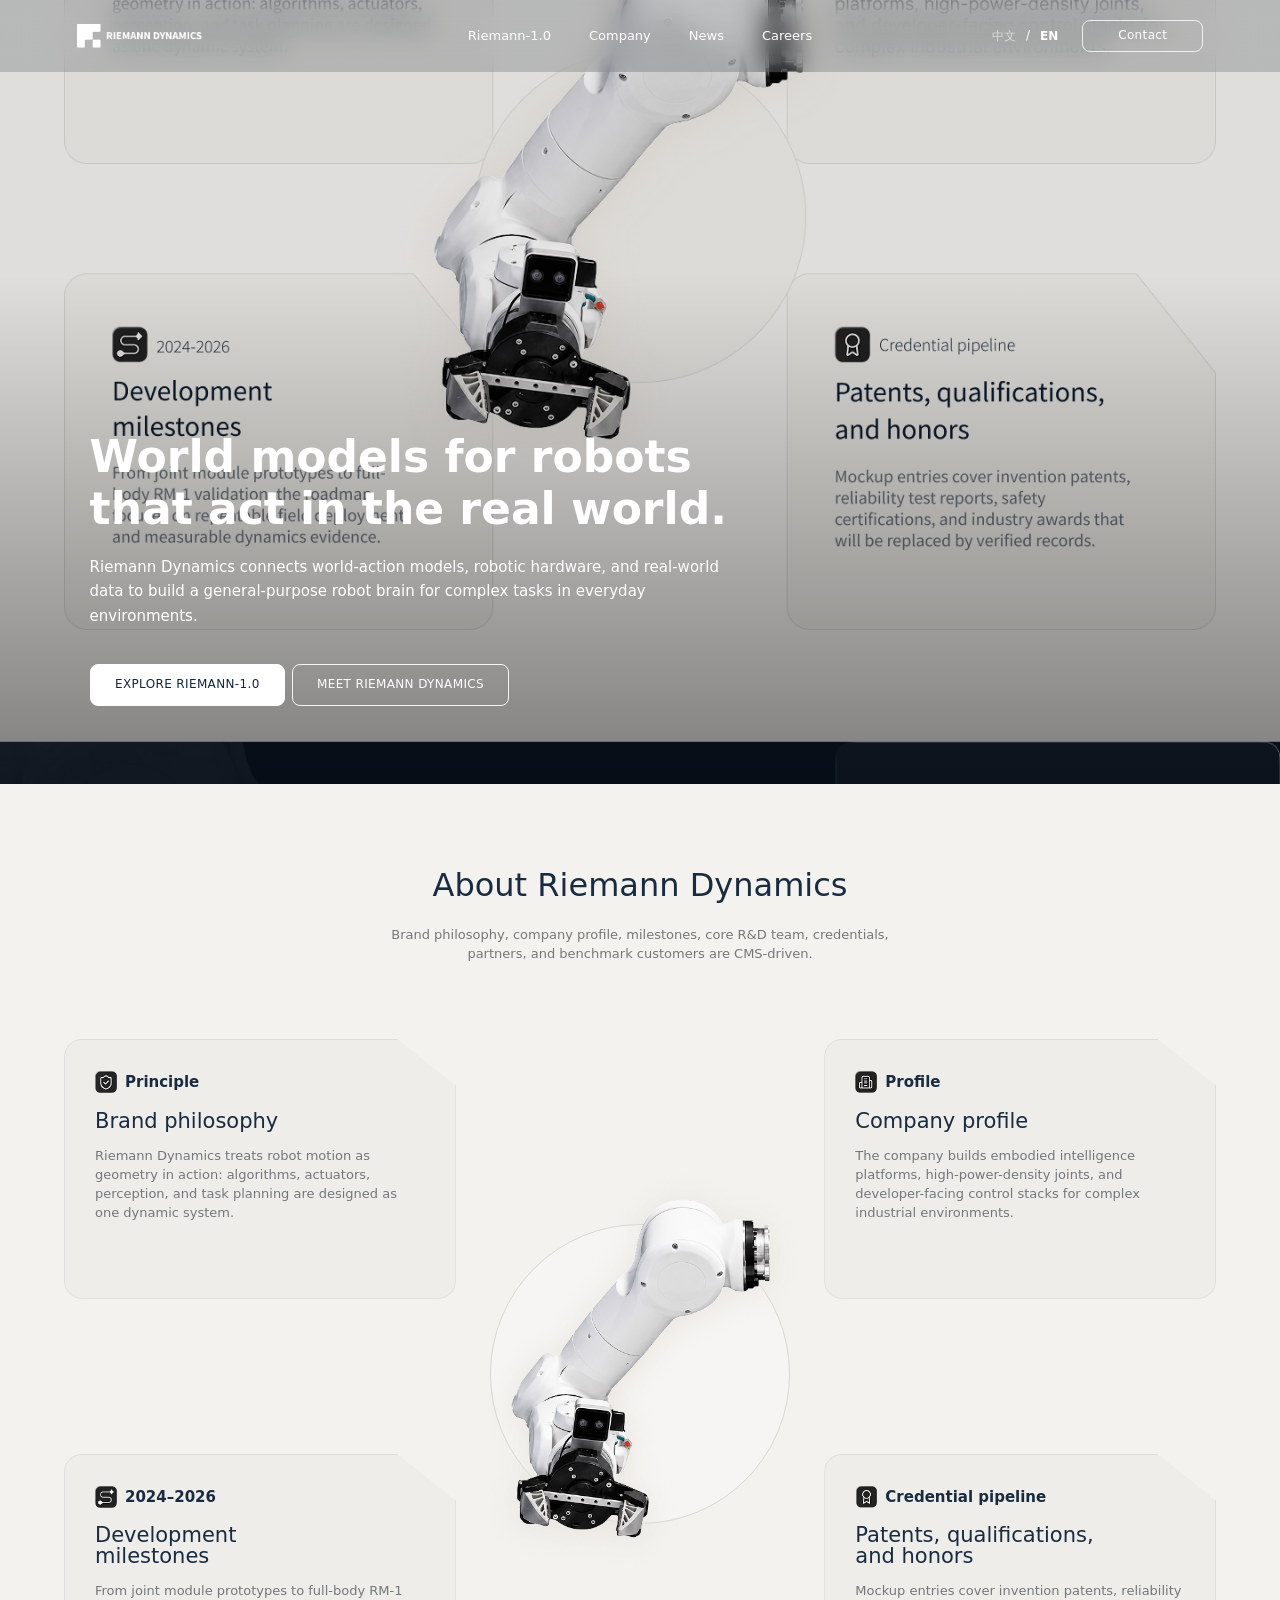
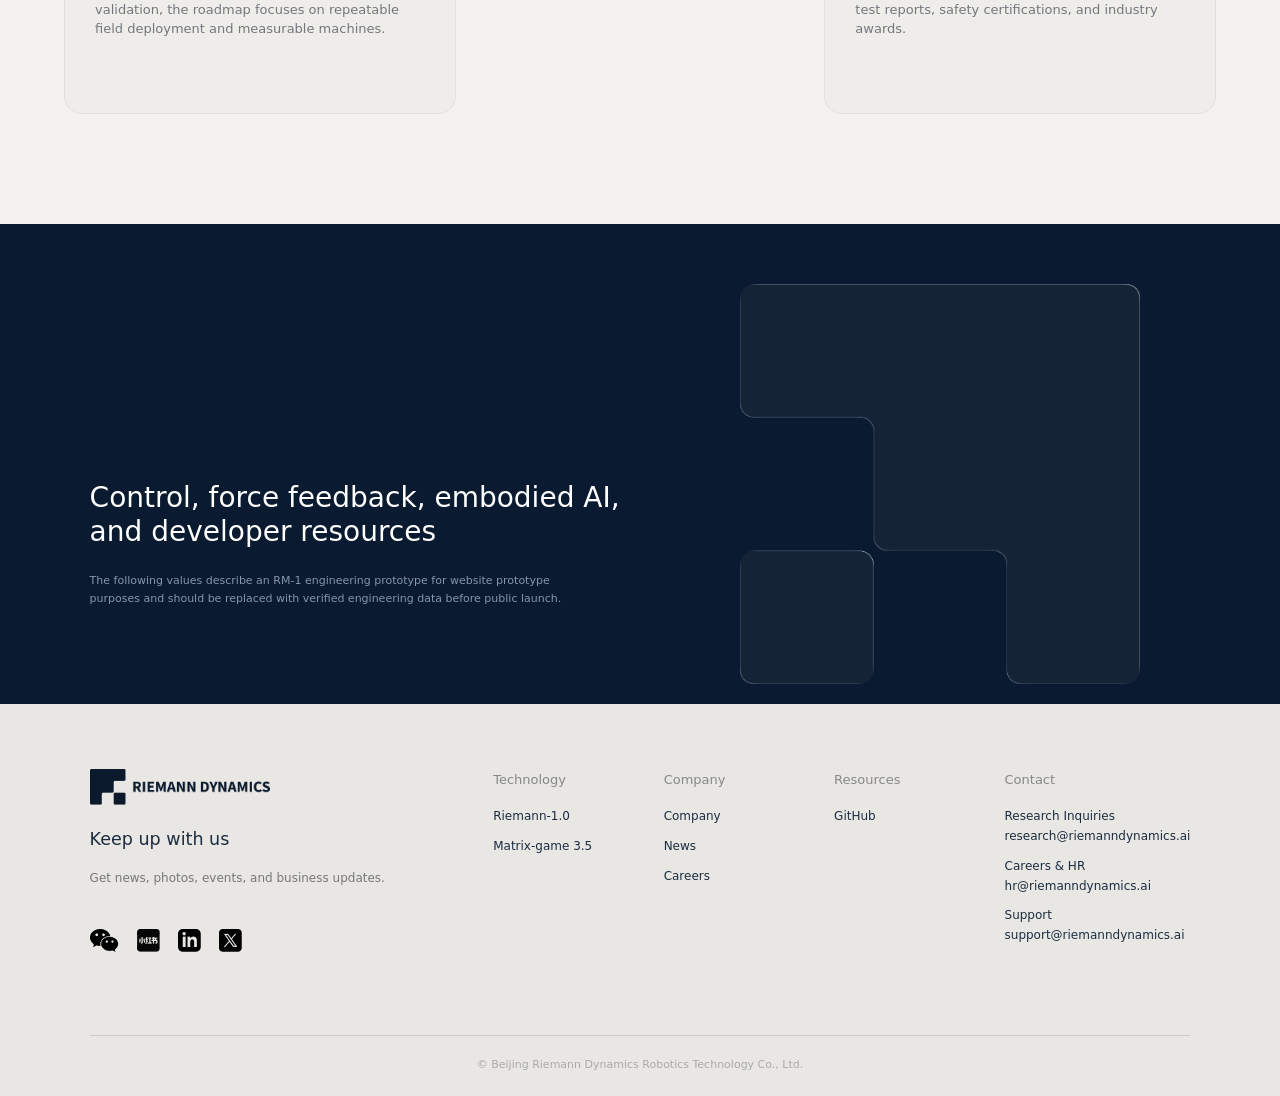
==== commit cad3126f: "Update bilingual website content demos and interactions" ====
--- a/index.html
+++ b/index.html
@@ -1 +1 @@
-<!doctype html><html lang="en"><head><meta charset="UTF-8"><meta name="viewport" content="width=device-width,initial-scale=1"><title>Riemann Dynamics</title><link rel="icon" href="public/assets/公司logo/Black透明.png"><link rel="stylesheet" href="styles.css"></head><body class="home-page"><header class="nav"><a class="brand" href="index.html"><img src="public/assets/公司logo/Group 2.png" alt="Riemann Dynamics"></a><nav class="desktop-nav"><a href="riemann-1.0.html">Riemann-1.0</a><a href="company.html">Company</a><a href="news.html">News</a><a href="careers.html">Careers</a></nav><a class="contact" href="mailto:hr@riemanndynamics.ai?subject=Website%20Inquiry">Contact</a><button class="menu-btn"><span></span><span></span><span></span></button><div class="mobile-menu"><a href="riemann-1.0.html">Riemann-1.0</a><a href="company.html">Company</a><a href="news.html">News</a><a href="careers.html">Careers</a></div></header><section class="home-hero media-hero"><video muted loop playsinline poster="public/assets/home/页面完整示意图.jpg"><source src="public/assets/home/home页顶部背景视频.mp4"></video><div class="hero-overlay"><h1>Reconstructing the dynamic<br>limits of embodied intelligence</h1><p>Riemann Dynamics integrates high-dimensional geometric topology algorithms, robot dynamics control, and high-power-density joint systems to build agile, reliable, and scalable robotic platforms for complex industrial environments.</p><a class="btn light" href="riemann-1.0.html">EXPLORE RM-1</a><a class="btn outline" href="https://arxiv.org/abs/2608.27033">TECHNICAL BRIEF</a></div></section><section class="about-home"><div class="about-heading"><h2>About Riemann Dynamics</h2><p>Brand philosophy, company profile, milestones, core R&amp;D team, credentials,<br>partners, and benchmark customers are CMS-driven.</p></div><div class="about-cards"><article class="about-card card-tl"><b><img src="public/assets/home/principle-icon.png" alt=""> Principle</b><h3>Brand philosophy</h3><p>Riemann Dynamics treats robot motion as geometry in action: algorithms, actuators, perception, and task planning are designed as one dynamic system.</p></article><article class="about-card card-tr"><b><img src="public/assets/home/profile-icon.png" alt=""> Profile</b><h3>Company profile</h3><p>The company builds embodied intelligence platforms, high-power-density joints, and developer-facing control stacks for complex industrial environments.</p></article><article class="about-card card-bl"><b><img src="public/assets/home/milestones-icon.png" alt=""> 2024–2026</b><h3>Development<br>milestones</h3><p>From joint module prototypes to full-body RM-1 validation, the roadmap focuses on repeatable field deployment and measurable machines.</p></article><article class="about-card card-br"><b><img src="public/assets/home/credential-icon.png" alt=""> Credential pipeline</b><h3>Patents, qualifications,<br>and honors</h3><p>Mockup entries cover invention patents, reliability test reports, safety certifications, and industry awards.</p></article><div class="robot-wrap"><div class="robot-ring"></div><img src="public/assets/home/gfuw 1.png" alt="Riemann robot arm"></div></div></section><section class="resources-home"><div class="resource-blocks"><i></i><i></i><i></i><i></i></div><div class="resource-copy"><h2>Control, force feedback, embodied AI,<br>and developer resources</h2><p>The following values describe an RM-1 engineering prototype for website prototype purposes and should be replaced with verified engineering data before public launch.</p></div></section><footer class="home-footer"><div class="footer-brand"><img src="public/assets/公司logo/Group 2-2.png"><h3>Keep up with us</h3><p>Get news, photos, events, and business updates.</p><div class="social"><img src="public/assets/home/微信logo.png" alt="WeChat"><img src="public/assets/home/小红书logo.png" alt="Xiaohongshu"><img src="public/assets/home/inslogo.png" alt="Instagram"><img src="public/assets/home/Xlogo.png" alt="X"></div></div><div class="footer-links"><div><b>Technology</b><a href="riemann-1.0.html">Riemann-1.0</a><a href="#">Matrix-game 3.5</a></div><div><b>Company</b><a href="company.html">Company</a><a href="news.html">News</a><a href="careers.html">Careers</a></div><div><b>Resources</b><a href="https://github.com">GitHub</a></div><div><b>Contact</b><a href="mailto:research@riemanndynamics.ai">Research Inquiries<br>research@riemanndynamics.ai</a><a href="mailto:hr@riemanndynamics.ai">Careers &amp; HR<br>hr@riemanndynamics.ai</a><a href="mailto:support@riemanndynamics.ai">Support<br>support@riemanndynamics.ai</a></div></div><small>© Beijing Riemann Dynamics Robotics Technology Co., Ltd.</small></footer><script src="script.js"></script></body></html>
+<!doctype html><html lang="en"><head><meta charset="UTF-8"><meta name="viewport" content="width=device-width,initial-scale=1"><title>Riemann Dynamics</title><link rel="icon" href="public/assets/公司logo/Black透明.png"><link rel="stylesheet" href="styles.css"></head><body class="home-page"><header class="nav"><a class="brand" href="index.html"><img src="public/assets/公司logo/Group 2.png" alt="Riemann Dynamics"></a><nav class="desktop-nav"><a href="riemann-1.0.html">Riemann-1.0</a><a href="company.html">Company</a><a href="news.html">News</a><a href="careers.html">Careers</a></nav><a class="contact" href="mailto:hr@riemanndynamics.ai?subject=Website%20Inquiry">Contact</a><button class="menu-btn"><span></span><span></span><span></span></button><div class="mobile-menu"><a href="riemann-1.0.html">Riemann-1.0</a><a href="company.html">Company</a><a href="news.html">News</a><a href="careers.html">Careers</a></div></header><section class="home-hero media-hero"><video muted loop playsinline poster="public/assets/home/页面完整示意图.jpg"><source src="public/assets/home/home页顶部背景视频.mp4"></video><div class="hero-overlay"><h1>World models for robots<br>that act in the real world.</h1><p>Riemann Dynamics connects world-action models, robotic hardware, and real-world data to build a general-purpose robot brain for complex tasks in everyday environments.</p><a class="btn light" href="riemann-1.0.html">EXPLORE RIEMANN-1.0</a><a class="btn outline" href="company.html">MEET RIEMANN DYNAMICS</a></div></section><section class="about-home"><div class="about-heading"><h2>About Riemann Dynamics</h2><p>Brand philosophy, company profile, milestones, core R&amp;D team, credentials,<br>partners, and benchmark customers are CMS-driven.</p></div><div class="about-cards"><article class="about-card card-tl"><b><img src="public/assets/home/principle-icon.png" alt=""> Principle</b><h3>Brand philosophy</h3><p>Riemann Dynamics treats robot motion as geometry in action: algorithms, actuators, perception, and task planning are designed as one dynamic system.</p></article><article class="about-card card-tr"><b><img src="public/assets/home/profile-icon.png" alt=""> Profile</b><h3>Company profile</h3><p>The company builds embodied intelligence platforms, high-power-density joints, and developer-facing control stacks for complex industrial environments.</p></article><article class="about-card card-bl"><b><img src="public/assets/home/milestones-icon.png" alt=""> 2024–2026</b><h3>Development<br>milestones</h3><p>From joint module prototypes to full-body RM-1 validation, the roadmap focuses on repeatable field deployment and measurable machines.</p></article><article class="about-card card-br"><b><img src="public/assets/home/credential-icon.png" alt=""> Credential pipeline</b><h3>Patents, qualifications,<br>and honors</h3><p>Mockup entries cover invention patents, reliability test reports, safety certifications, and industry awards.</p></article><div class="robot-wrap"><div class="robot-ring"></div><img src="public/assets/home/gfuw 1.png" alt="Riemann robot arm"></div></div></section><section class="resources-home"><div class="resource-blocks"><i></i><i></i><i></i><i></i></div><div class="resource-copy"><h2>Control, force feedback, embodied AI,<br>and developer resources</h2><p>The following values describe an RM-1 engineering prototype for website prototype purposes and should be replaced with verified engineering data before public launch.</p></div></section><footer class="home-footer"><div class="footer-brand"><img src="public/assets/公司logo/Group 2-2.png"><h3>Keep up with us</h3><p>Get news, photos, events, and business updates.</p><div class="social"><img src="public/assets/home/微信logo.png" alt="WeChat"><img src="public/assets/home/小红书logo.png" alt="Xiaohongshu"><img src="public/assets/home/inslogo.png" alt="Instagram"><img src="public/assets/home/Xlogo.png" alt="X"></div></div><div class="footer-links"><div><b>Technology</b><a href="riemann-1.0.html">Riemann-1.0</a><a href="company.html#milestones">Matrix-game 3.5</a></div><div><b>Company</b><a href="company.html">Company</a><a href="news.html">News</a><a href="careers.html">Careers</a></div><div><b>Resources</b><a href="https://github.com">GitHub</a></div><div><b>Contact</b><a href="mailto:research@riemanndynamics.ai">Research Inquiries<br>research@riemanndynamics.ai</a><a href="mailto:hr@riemanndynamics.ai">Careers &amp; HR<br>hr@riemanndynamics.ai</a><a href="mailto:support@riemanndynamics.ai">Support<br>support@riemanndynamics.ai</a></div></div><small>© Beijing Riemann Dynamics Robotics Technology Co., Ltd.</small></footer><script src="i18n.js"></script><script src="script.js"></script></body></html>
--- a/styles.css
+++ b/styles.css
@@ -59,7 +59,7 @@
 .rm-overview-image{display:block;width:100%;height:auto;max-height:420px;object-fit:contain;background:#d2d2d2;border-radius:5px;margin:28px 0 24px}
 .rm-fold-cards{display:grid;grid-template-columns:repeat(3,1fr);gap:16px}.rm-fold-cards article{min-height:160px;padding:21px 20px;background:#f8f8f5;border:1px solid #e1e1dc;border-radius:5px;clip-path:polygon(0 0,88% 0,100% 18%,100% 100%,0 100%)}.rm-fold-cards h3{font-size:14px;line-height:1.25;font-weight:400;margin:0 0 13px}.rm-fold-cards p{font-size:11px;line-height:1.55;color:#66727c;margin:0}
 .rm-about{background:#e7e6e2;padding:73px 0}.rm-about-inner{width:min(1140px,86%);min-height:760px;margin:auto;position:relative;text-align:center}.rm-about h2{font-size:22px;font-weight:400;margin:0 0 8px}.rm-about .about-intro{width:min(483px,100%);font-size:11px;line-height:1.5;color:#66727c;margin:0 auto 46px}.rm-task-cards{position:relative;z-index:3;display:grid;grid-template-columns:440px 440px;justify-content:space-between;gap:34px 250px;text-align:left}.rm-task-cards article{background:rgba(249,249,247,.9);border:1px solid #deded9;border-radius:5px;padding:17px 19px;min-height:180px}.rm-task-cards h3{font-size:13px;font-weight:400;margin:0 0 17px}.rm-task-cards p{width:303px;max-width:100%;font-size:11px;line-height:1.6;font-weight:300;color:#687380;margin:0 0 14px}.rm-task-cards hr{border:0;border-top:1px solid #dcdcd7;margin:0 0 10px}.rm-task-cards b{font-size:11px;font-weight:400}.rm-about-ring{position:absolute;width:340px;height:340px;left:50%;top:235px;transform:translateX(-50%);border-radius:50%;background:rgba(250,250,248,.56);border:1px solid #d5d6d1;z-index:1}.rm-about-robot{position:absolute;z-index:2;width:358px;height:330px;object-fit:contain;left:50%;top:248px;transform:translateX(-50%)}
-.rm-general{position:relative}.rm-faint-logo{position:absolute;right:-3%;top:25px;font-size:75px;font-weight:700;letter-spacing:.02em;color:rgba(225,226,222,.62);pointer-events:none;white-space:nowrap}.rm-general h2{position:relative;font-size:25px;line-height:1.2;font-weight:400;width:500px;max-width:100%;margin:0 0 14px}.rm-general .general-copy{max-width:620px}.rm-general .rm-metrics{position:relative;display:flex;gap:0;margin:32px 0 28px}.rm-general .rm-metrics b{display:flex;flex-direction:column;padding:0 38px;border-right:1px solid #c8cbc8;font-size:28px;line-height:1;font-weight:400;color:#000}.rm-general .rm-metrics b:first-child{padding-left:0}.rm-general .rm-metrics b:last-child{border:0}.rm-general .rm-metrics small{display:block;width:100px;margin-top:8px;font-size:10px;line-height:1.25;color:#66727c}.rm-general-grid{display:grid;grid-template-columns:repeat(4,1fr);gap:17px 13px}.rm-general-grid article{background:#f8f8f5;border:1px solid #deded9;border-radius:4px;overflow:hidden}.rm-general-grid video{display:block;width:100%;aspect-ratio:1/1.12;object-fit:cover;background:#222}.rm-general-grid b,.rm-general-grid p{display:block;padding:0 10px}.rm-general-grid b{font-size:10px;margin-top:8px}.rm-general-grid p{font-size:10px;line-height:1.35;min-height:33px;color:#687380;margin:3px 0 8px}
+.rm-general{position:relative}.rm-faint-logo{position:absolute;right:-3%;top:25px;font-size:75px;font-weight:700;letter-spacing:.02em;color:rgba(225,226,222,.62);pointer-events:none;white-space:nowrap}.rm-general h2{position:relative;font-size:25px;line-height:1.2;font-weight:400;width:500px;max-width:100%;margin:0 0 14px}.rm-general .general-copy{max-width:620px}.rm-general .rm-metrics{position:relative;display:flex;gap:0;margin:32px 0 28px}.rm-general .rm-metrics b{display:flex;flex-direction:column;padding:0 38px;border-right:1px solid #c8cbc8;font-size:28px;line-height:1;font-weight:400;color:#000}.rm-general .rm-metrics b:first-child{padding-left:0}.rm-general .rm-metrics b:last-child{border:0}.rm-general .rm-metrics small{display:block;width:100px;margin-top:8px;font-size:10px;line-height:1.25;color:#66727c}.rm-general-grid{display:grid;grid-template-columns:repeat(4,1fr);gap:17px 13px}.rm-general-grid article{background:#f8f8f5;border:1px solid #deded9;border-radius:14px;overflow:hidden}.rm-general-grid video{display:block;width:100%;aspect-ratio:1/1.12;object-fit:cover;background:#222}.rm-general-grid b,.rm-general-grid p{display:block;padding:0 10px}.rm-general-grid b{font-size:10px;margin-top:8px}.rm-general-grid p{font-size:10px;line-height:1.35;min-height:33px;color:#687380;margin:3px 0 8px}
 .rm-benchmarks{width:100%;max-width:none;padding:72px max(7%,calc((100% - 1100px)/2));background:#f4f3f0}.rm-benchmarks h2{font-size:25px;font-weight:400;margin:0 0 9px}.rm-benchmarks>p{max-width:680px;color:#66727c;font-size:13px;line-height:1.55;margin:0}.rm-benchmarks .benchmark-grid{display:grid;grid-template-columns:repeat(3,1fr);gap:22px;margin-top:25px}.rm-benchmarks .benchmark-grid img{width:100%;height:auto;display:block;background:#fff;border-radius:4px}
 .rm-data{min-height:625px;padding:66px max(7%,calc((100% - 1100px)/2));background:#122a45;color:#fff;display:grid;grid-template-columns:1fr 470px;align-items:center;gap:40px}.rm-data-copy .eyebrow{font-size:34px;line-height:1;margin:0 0 20px;letter-spacing:.04em}.rm-data-copy>p:last-child{max-width:570px;font-size:12px;line-height:1.65;color:#b6c3d1;margin:0}.rm-data>img{width:430px;height:430px;object-fit:contain;margin:0 auto;background:none}
 .rm-architecture,.rm-inference{background:#f4f3f0}.rm-architecture .eyebrow,.rm-inference .eyebrow{font-size:34px;line-height:1.05;margin:0 0 19px;letter-spacing:.02em}.architecture-copy,.inference-copy{width:813px;max-width:100%;font-size:13px;color:#9299aa;margin-bottom:28px}.rm-architecture>img,.rm-inference>img{display:block;width:100%;height:auto;max-height:600px;object-fit:contain;background:#d0d0d0;border-radius:5px;margin:0 0 27px}.rm-stage-cards{margin-top:0}.rm-stage-cards article{min-height:142px}
@@ -187,6 +187,413 @@
   }
 }
 
+/* Company diagrams replace third-party robot photography with an owned visual
+   language for the model, hardware, and data system. */
+.company-visual{
+  --pointer-x:50%;
+  --pointer-y:50%;
+  --shift-x:0px;
+  --shift-y:0px;
+  position:relative;
+  width:100%;
+  height:285px;
+  overflow:hidden;
+  border-radius:17px;
+  background:#08192d;
+  color:#f7f7f3;
+  isolation:isolate;
+}
+.company-page .company-story>.company-visual{
+  display:block!important;
+  padding:0!important;
+  background:#08192d;
+}
+.company-visual:before{
+  content:"";
+  position:absolute;
+  inset:0;
+  z-index:-1;
+  background:
+    radial-gradient(circle at var(--pointer-x) var(--pointer-y),rgba(119,174,224,.25),transparent 34%),
+    linear-gradient(rgba(255,255,255,.035) 1px,transparent 1px),
+    linear-gradient(90deg,rgba(255,255,255,.035) 1px,transparent 1px);
+  background-size:auto,28px 28px,28px 28px;
+}
+.company-visual:after{
+  content:"";
+  position:absolute;
+  inset:14px;
+  border:1px solid rgba(255,255,255,.1);
+  border-radius:12px;
+  pointer-events:none;
+}
+.company-visual-stage{
+  position:absolute;
+  inset:0;
+  transform:translate(var(--shift-x),var(--shift-y));
+  transition:transform .18s ease-out;
+}
+.company-visual-core,.loop-center{
+  position:absolute;
+  left:50%;
+  top:50%;
+  z-index:2;
+  display:flex;
+  width:126px;
+  height:126px;
+  align-items:center;
+  justify-content:center;
+  flex-direction:column;
+  transform:translate(-50%,-50%);
+  border:1px solid rgba(205,228,248,.75);
+  border-radius:50%;
+  background:rgba(13,38,65,.86);
+  box-shadow:0 0 42px rgba(102,166,220,.2),inset 0 0 28px rgba(102,166,220,.1);
+  font-size:16px;
+  line-height:1.1;
+  text-align:center;
+}
+.company-visual-core small,.loop-center small{
+  display:block;
+  margin-top:8px;
+  color:#91aac1;
+  font-size:7px;
+  letter-spacing:.14em;
+}
+.company-visual-node{
+  position:absolute;
+  z-index:2;
+  color:#dce6ef;
+  font-size:10px;
+  line-height:1.35;
+  letter-spacing:.02em;
+}
+.company-visual-node i{
+  display:block;
+  margin-bottom:3px;
+  color:#6f9cc2;
+  font-size:8px;
+  font-style:normal;
+  letter-spacing:.12em;
+}
+.node-understanding{left:7%;top:18%}
+.node-prediction{right:7%;top:18%;text-align:right}
+.node-action{right:8%;bottom:16%;text-align:right}
+.company-intelligence .company-visual-stage:before,
+.company-intelligence .company-visual-stage:after{
+  content:"";
+  position:absolute;
+  left:50%;
+  top:50%;
+  width:205px;
+  height:205px;
+  transform:translate(-50%,-50%);
+  border:1px solid rgba(126,170,207,.2);
+  border-radius:50%;
+}
+.company-intelligence .company-visual-stage:after{width:245px;height:245px;border-style:dashed;animation:company-spin 26s linear infinite}
+.signal{
+  position:absolute;
+  left:50%;
+  top:50%;
+  z-index:3;
+  width:6px;
+  height:6px;
+  margin:-3px;
+  border-radius:50%;
+  background:#d8efff;
+  box-shadow:0 0 13px #8cc8f3;
+  animation:company-signal 5s ease-in-out infinite;
+}
+.signal-two{animation-delay:-1.65s}
+.signal-three{animation-delay:-3.3s}
+
+.loop-ring{
+  position:absolute;
+  left:50%;
+  top:48%;
+  width:190px;
+  height:190px;
+  transform:translate(-50%,-50%);
+  border:1px solid rgba(151,190,221,.48);
+  border-radius:50%;
+}
+.loop-ring:before{
+  content:"";
+  position:absolute;
+  inset:-8px;
+  border-top:2px solid #a9d4f3;
+  border-right:2px solid transparent;
+  border-bottom:2px solid transparent;
+  border-left:2px solid transparent;
+  border-radius:50%;
+  animation:company-ring-spin 8s linear infinite;
+}
+.loop-center{top:48%;width:104px;height:104px;font-size:9px;letter-spacing:.09em}
+.loop-node{
+  position:absolute;
+  z-index:3;
+  padding:6px 10px;
+  border:1px solid rgba(189,216,238,.45);
+  border-radius:14px;
+  background:#102b47;
+  color:#e8f0f7;
+  font-size:8px;
+  letter-spacing:.04em;
+  box-shadow:0 7px 18px rgba(0,0,0,.16);
+}
+.loop-models{left:50%;top:8%;transform:translateX(-50%)}
+.loop-hardware{left:5%;top:58%}
+.loop-data{right:4%;top:58%}
+.data-badge{
+  position:absolute;
+  left:7%;
+  bottom:9%;
+  display:flex;
+  flex-direction:column;
+  color:#fff;
+}
+.data-badge strong{font-size:20px;font-weight:400;line-height:1}
+.data-badge small{margin-top:5px;color:#7895ad;font-size:6px;letter-spacing:.12em}
+@keyframes company-spin{to{transform:translate(-50%,-50%) rotate(360deg)}}
+@keyframes company-ring-spin{to{transform:rotate(360deg)}}
+@keyframes company-signal{
+  0%,100%{transform:rotate(0deg) translateX(102px);opacity:.35}
+  50%{transform:rotate(180deg) translateX(102px);opacity:1}
+}
+@media(max-width:760px){
+  .company-visual{height:260px}
+  .company-visual-core{width:116px;height:116px}
+  .company-visual-stage{transform:none}
+}
+@media(prefers-reduced-motion:reduce){
+  .company-visual-stage,.signal,.company-intelligence .company-visual-stage:after,.loop-ring:before{animation:none!important;transition:none!important}
+}
+
+/* Company narrative hierarchy */
+.company-page .company-content{padding:0;background:#f3f2ef}
+.company-origin,.company-approach,.company-capability,.company-applications{padding:105px 7%}
+.company-origin h2,.company-section-heading h2,.company-capability h2,.company-applications h2{
+  margin:15px 0 0;
+  font-size:44px;
+  font-weight:400;
+  line-height:1.12;
+  letter-spacing:-.025em;
+}
+.company-lead{
+  max-width:900px;
+  margin:28px 0 55px;
+  color:#536176;
+  font-size:17px;
+  line-height:1.65;
+}
+.company-lead-secondary{margin-top:-34px}
+.company-lineage{
+  display:grid;
+  grid-template-columns:1fr auto 1fr auto 1.25fr;
+  gap:22px;
+  align-items:center;
+  border-top:1px solid #cfd3d5;
+  border-bottom:1px solid #cfd3d5;
+  padding:30px 0;
+}
+.company-lineage div{display:flex;flex-direction:column;gap:7px}
+.company-lineage small{color:#87909a;font-size:9px;letter-spacing:.14em}
+.company-lineage strong{font-size:18px;font-weight:500}
+.company-lineage i{color:#98a1aa;font-size:22px;font-style:normal;font-weight:300}
+
+.company-approach{background:#0a1b31;color:#fff}
+.company-section-heading{display:flex;justify-content:space-between;gap:40px;align-items:flex-end;margin-bottom:58px}
+.company-section-heading .eyebrow{align-self:flex-start;color:#91a0b1}
+.company-section-heading h2{max-width:700px;margin:0}
+.company-approach-grid{display:grid;grid-template-columns:minmax(360px,.9fr) 1.1fr;gap:55px;align-items:stretch}
+.company-approach .company-visual{height:390px;border:1px solid rgba(255,255,255,.12)}
+.company-approach .loop-ring{width:225px;height:225px}
+.company-approach .loop-center{width:120px;height:120px}
+.company-pillars{display:flex;flex-direction:column;border-top:1px solid #34465b}
+.company-pillars article{display:grid;grid-template-columns:45px 1fr;gap:22px;align-items:start;padding:26px 0;border-bottom:1px solid #34465b}
+.company-pillars article>span{color:#7990a8;font-size:10px;letter-spacing:.1em}
+.company-pillars h3{margin:0 0 8px;font-size:21px;font-weight:500}
+.company-pillars p{max-width:540px;margin:0;color:#9eacba;font-size:13px;line-height:1.6}
+
+.company-capability{display:grid;grid-template-columns:.85fr 1.15fr;gap:70px;align-items:center}
+.company-capability-copy>p:not(.eyebrow){max-width:500px;margin:25px 0;color:#5d6876;font-size:15px;line-height:1.7}
+.company-capability .company-visual{height:390px}
+.company-text-link{display:inline-flex;gap:18px;align-items:center;margin-top:18px;border-bottom:1px solid #22354a;padding-bottom:8px;font-size:11px;letter-spacing:.08em}
+.company-text-link span{font-size:18px;transition:transform .2s}
+.company-text-link:hover span{transform:translateX(5px)}
+
+.company-applications{padding-top:95px;background:#e9e8e4}
+.company-applications>h2{margin-bottom:48px}
+.application-grid{display:grid;grid-template-columns:repeat(3,1fr);border-top:1px solid #c8c9c6;border-bottom:1px solid #c8c9c6}
+.application-grid article{min-height:220px;padding:28px 28px 32px;border-right:1px solid #c8c9c6}
+.application-grid article:last-child{border-right:0}
+.application-grid span{color:#8a9094;font-size:10px;letter-spacing:.12em}
+.application-grid h3{margin:55px 0 8px;font-size:27px;font-weight:400}
+.application-grid p{max-width:260px;margin:0;color:#687078;font-size:12px;line-height:1.6}
+.company-delivery{display:flex;align-items:center;gap:22px;margin-top:45px;color:#26384a}
+.company-delivery p{margin:0 auto 0 0;color:#777f86;font-size:12px;text-transform:uppercase;letter-spacing:.1em}
+.company-delivery strong{font-size:18px;font-weight:400}
+.company-delivery i{border:1px solid #9ca4aa;border-radius:50%;padding:7px 9px;font-size:9px;font-style:normal;letter-spacing:.08em}
+
+@media(max-width:760px){
+  .company-origin,.company-approach,.company-capability,.company-applications{padding:72px 7%}
+  .company-origin h2,.company-section-heading h2,.company-capability h2,.company-applications h2{font-size:31px}
+  .company-lead{margin:22px 0 38px;font-size:15px}
+  .company-lineage{grid-template-columns:1fr;gap:17px;padding:24px 0}
+  .company-lineage i{transform:rotate(90deg);transform-origin:center;width:18px}
+  .company-section-heading{display:block;margin-bottom:36px}
+  .company-section-heading h2{margin-top:14px}
+  .company-approach-grid,.company-capability{grid-template-columns:1fr;gap:34px}
+  .company-approach .company-visual,.company-capability .company-visual{height:300px}
+  .company-pillars article{grid-template-columns:34px 1fr;padding:22px 0}
+  .company-capability-copy{order:1}
+  .company-capability .company-visual{order:2}
+  .application-grid{grid-template-columns:1fr}
+  .application-grid article{min-height:0;border-right:0;border-bottom:1px solid #c8c9c6;padding:24px 0}
+  .application-grid article:last-child{border-bottom:0}
+  .application-grid h3{margin:20px 0 7px}
+  .company-delivery{align-items:flex-start;flex-wrap:wrap;gap:15px 20px}
+  .company-delivery p{width:100%;margin:0}
+}
+
+.company-page .timeline{grid-template-columns:repeat(4,1fr)}
+.milestone.upcoming i{
+  border-color:#9bc8ec;
+  box-shadow:0 0 0 5px rgba(130,187,232,.09),0 0 18px rgba(130,187,232,.22);
+}
+.milestone.upcoming i:after{
+  content:"";
+  position:absolute;
+  inset:-10px;
+  border-radius:50%;
+  background:conic-gradient(from 0deg,transparent 0 42%,rgba(155,200,236,.18) 54%,#9bc8ec 72%,transparent 88% 100%);
+  -webkit-mask:radial-gradient(farthest-side,transparent calc(100% - 2px),#000 0);
+  mask:radial-gradient(farthest-side,transparent calc(100% - 2px),#000 0);
+  animation:riemannMilestoneOrbit 1.3s linear infinite;
+}
+@keyframes riemannMilestoneOrbit{to{transform:rotate(360deg)}}
+.milestone.upcoming h3{color:#cce7fa}
+.milestone.upcoming p strong{color:#9bc8ec;font-weight:500}
+
+/* Draw the milestone rail from left to right as it enters the viewport, then
+   reveal each node in the same reading order. */
+.motion-ready .company-page .timeline:before{transform:scaleX(0);transform-origin:left center}
+.motion-ready .company-page .timeline.is-revealed:before{transform:scaleX(1);transition:transform .65s cubic-bezier(.2,.72,.2,1)}
+.motion-ready .company-page .timeline .milestone{opacity:0;transform:translateX(-12px)}
+.motion-ready .company-page .timeline.is-revealed .milestone{opacity:1;transform:translateX(0);transition:opacity .22s ease,transform .28s cubic-bezier(.2,.72,.2,1)}
+.motion-ready .company-page .timeline.is-revealed .milestone:nth-child(1){transition-delay:.02s}
+.motion-ready .company-page .timeline.is-revealed .milestone:nth-child(2){transition-delay:.16s}
+.motion-ready .company-page .timeline.is-revealed .milestone:nth-child(3){transition-delay:.3s}
+.motion-ready .company-page .timeline.is-revealed .milestone:nth-child(4){transition-delay:.44s}
+@media(max-width:760px){.company-page .timeline{grid-template-columns:1fr}}
+@media(max-width:760px){
+  .motion-ready .company-page .timeline:before{transform:scaleY(0);transform-origin:center top}
+  .motion-ready .company-page .timeline.is-revealed:before{transform:scaleY(1)}
+  .motion-ready .company-page .timeline .milestone{transform:translateY(-8px)}
+  .motion-ready .company-page .timeline.is-revealed .milestone{transform:translateY(0)}
+}
+@media(prefers-reduced-motion:reduce){.milestone.upcoming i:after{animation:none}}
+
+.company-page .company-hero .hero-overlay h1{
+  margin:0 0 20px;
+  font-size:39px;
+  font-weight:400;
+  line-height:1.15;
+}
+@media(max-width:760px){
+  .company-page .company-hero .hero-overlay h1{font-size:32px}
+}
+
+/* Careers hierarchy: mission, team experience, then expandable role details. */
+.careers-page .careers-hero .hero-overlay{max-width:760px}
+.careers-page .careers-hero .hero-overlay h1{
+  margin:0 0 22px;
+  font-size:43px;
+  font-weight:400;
+  line-height:1.1;
+  letter-spacing:-.025em;
+}
+.careers-page .careers-hero .hero-overlay p{max-width:720px;margin:0;color:rgba(255,255,255,.9);font-size:14px;line-height:1.65}
+.careers-main{background:#f3f2ef;color:#172a3e}
+.careers-mission,.careers-why,.careers-openings{padding:105px 7%}
+.careers-mission h2,.careers-section-heading h2{
+  margin:15px 0 0;
+  font-size:44px;
+  font-weight:400;
+  line-height:1.12;
+  letter-spacing:-.025em;
+}
+.careers-mission>p:last-child{max-width:680px;margin:30px 0 0;color:#66717c;font-size:16px;line-height:1.65}
+.careers-why{scroll-margin-top:70px;background:#e9e8e4}
+.careers-section-heading{display:grid;grid-template-columns:.8fr 1.5fr;gap:60px;align-items:start}
+.careers-section-heading h2{margin:0}
+.careers-reasons{display:grid;grid-template-columns:repeat(3,1fr);margin-top:65px;border-top:1px solid #c6c8c8;border-bottom:1px solid #c6c8c8}
+.careers-reasons article{min-height:285px;padding:28px 30px 38px;border-right:1px solid #c6c8c8}
+.careers-reasons article:last-child{border-right:0}
+.careers-reasons span{color:#8a9198;font-size:10px;letter-spacing:.12em}
+.careers-reasons h3{max-width:270px;margin:65px 0 16px;font-size:23px;font-weight:400;line-height:1.25}
+.careers-reasons p{max-width:310px;margin:0;color:#65707a;font-size:13px;line-height:1.65}
+
+.careers-openings{scroll-margin-top:70px;background:#0a1b31;color:#fff}
+.careers-openings .careers-section-heading{display:block;max-width:760px;margin-bottom:82px}
+.careers-openings .careers-section-heading .eyebrow{color:#a5b1bd}
+.careers-openings .careers-section-heading h2{margin-top:15px;text-align:left}
+.careers-page .roles{margin-top:0;border-top:0}
+.careers-page .role-group{margin:0 0 42px;border-bottom:1px solid #304258}
+.careers-page .role-group:last-child{margin-bottom:0}
+.careers-page .role-group-heading{display:grid;width:100%;grid-template-columns:46px minmax(0,1fr) auto;gap:24px;align-items:start;border:0;padding:24px 0 28px;background:transparent;color:inherit;font:inherit;text-align:left;cursor:pointer;transition:background-color .2s ease}
+.careers-page .role-group-heading:hover{background:rgba(130,187,232,.055)}
+.careers-page .role-group-heading:focus-visible{outline:1px solid #9bc8ec;outline-offset:5px}
+.careers-page .role-group-heading>span{padding-top:3px;color:#71869b;font-size:11px;letter-spacing:.12em}
+.careers-page .role-group-heading p{margin:0 0 10px;color:#9bc8ec;font-size:11px;line-height:1.4;letter-spacing:.14em}
+.careers-page .role-group-heading h3{max-width:670px;margin:0;color:#fff;font-size:25px;font-weight:400;line-height:1.3;letter-spacing:-.01em}
+.careers-page .role-group-heading h3,.careers-page .role-title{display:inline-block}
+.careers-page .roles summary .role-title{width:auto!important;height:auto!important;display:inline-block!important;flex:0 1 auto;border:0!important;border-radius:0!important;background:none!important;box-shadow:none!important;backdrop-filter:none!important;-webkit-backdrop-filter:none!important;font-size:inherit!important;line-height:inherit!important;color:inherit!important}
+.careers-page .roles summary .role-title:after{content:none!important;display:none!important}
+.careers-page .role-group-heading small{position:relative;min-width:116px;margin-top:0;border:1px solid #58718b;border-radius:24px;padding:11px 34px 11px 15px;color:#c3d0dc;font-size:10px;line-height:1;letter-spacing:.1em;white-space:nowrap;text-align:center}
+.careers-page .role-group-heading small:after{content:'+';position:absolute;right:14px;top:50%;transform:translateY(-52%);font-size:18px;font-weight:300;line-height:1}
+.careers-page .role-group-heading[aria-expanded="true"] small:after{content:'−'}
+.careers-page .role-group-list{margin-left:70px;border-top:1px solid #304258}
+.careers-page .roles details{padding:0;border-bottom:1px solid #304258}
+.careers-page .role-group-list details:first-child{border-top:0}
+.careers-page .roles summary{min-height:78px;margin:0 -14px;padding:20px 14px;gap:24px;border-radius:5px;font-size:18px;font-weight:500;line-height:1.35;transition:background-color .2s ease,color .2s ease}
+.careers-page .roles summary:hover{background:rgba(130,187,232,.075);color:#fff}
+.careers-page .role-copy{max-width:960px;padding:14px 0 45px;color:#b7c2d0;font-size:13px;line-height:1.7}
+.careers-page .role-copy h4{margin:25px 0 8px;color:#fff;font-size:12px;font-weight:600;letter-spacing:.04em}
+.careers-page .role-copy h4:first-child{margin-top:0}
+.careers-page .role-copy ul{margin:0 0 14px;padding-left:19px}
+.careers-page .role-copy li{margin-bottom:7px;padding-left:4px}
+.careers-page .apply-link{margin-top:16px;border-bottom:1px solid rgba(255,255,255,.45);padding-bottom:4px;color:#fff;font-size:12px;font-style:normal;text-decoration:none}
+.careers-page .resume-note{margin-top:55px;padding:0;border-top:0;border-bottom:0}
+.careers-page .resume-note p{font-size:14px}
+.careers-page .resume-note a{color:#aeb9c5;font-size:13px}
+
+@media(max-width:760px){
+  .careers-page .careers-hero .hero-overlay h1{font-size:32px}
+  .careers-page .careers-hero .hero-overlay p{font-size:12px;line-height:1.55}
+  .careers-page .careers-hero .btn{padding:10px 14px}
+  .careers-mission,.careers-why,.careers-openings{padding:72px 7%}
+  .careers-mission h2,.careers-section-heading h2{font-size:31px}
+  .careers-mission>p:last-child{font-size:14px}
+  .careers-section-heading{grid-template-columns:1fr;gap:16px}
+  .careers-reasons{grid-template-columns:1fr;margin-top:38px}
+  .careers-reasons article{min-height:0;padding:25px 0 30px;border-right:0;border-bottom:1px solid #c6c8c8}
+  .careers-reasons article:last-child{border-bottom:0}
+  .careers-reasons h3{margin:24px 0 10px;font-size:21px}
+  .careers-openings .careers-section-heading{margin-bottom:58px}
+  .careers-page .role-group{margin-bottom:28px}
+  .careers-page .role-group-heading{grid-template-columns:30px minmax(0,1fr);gap:14px;padding-bottom:23px}
+  .careers-page .role-group-heading h3{font-size:20px}
+  .careers-page .role-group-heading small{grid-column:2;width:max-content;min-width:112px;margin-top:2px;padding:10px 32px 10px 13px}
+  .careers-page .role-group-list{margin-left:44px}
+  .careers-page .roles summary{min-height:72px;padding:18px 0;font-size:15px}
+  .careers-page .role-copy{font-size:12px;line-height:1.65;padding-bottom:36px}
+}
+@media(pointer:coarse),(prefers-reduced-motion:reduce){
+  .careers-page .role-group-heading h3,.careers-page .role-title{transform:none!important;transition:none!important}
+}
+
 /* Final reference pass: shared simulator grid, compact architecture cards, and About composition. */
 @media(min-width:761px){
   .rm-page .rm-policy > .policy-robot .policy-ring{display:none}
@@ -225,6 +632,7 @@
 
 .news-hero .hero-overlay{max-width:680px}
 .news-hero .hero-overlay p{max-width:610px;margin:0;color:rgba(255,255,255,.9);line-height:1.45}
+.news-page .news-card h3{display:inline-block}
 .hero-actions{display:flex;gap:10px;margin-top:22px}
 .hero-actions .btn{margin:0;min-width:180px;text-align:center}
 @media(max-width:760px){
@@ -327,7 +735,12 @@
     margin-top:0!important;
     margin-right:0!important;
   }
-  .rm-page .rm-policy > .policy-robot img{margin-top:-285px;margin-left:-50px}
+  .rm-page .rm-policy > .policy-robot img{
+    margin-top:-275px;
+    margin-right:0;
+    margin-bottom:-1px;
+    margin-left:-50px;
+  }
   .rm-page .rm-policy > .policy-robot .policy-ring{display:none}
   .rm-page .rm-policy > .policy-robot img{position:relative;z-index:2}
   .rm-page .rm-policy > .policy-robot:before,
@@ -364,6 +777,167 @@
   }
 }
 
+/* Localized real-world demo cards between performance and generalization. */
+.rm-page .rm-capability-demos{
+  width:min(1100px,86%);
+  margin:0 auto;
+  padding:84px 0 92px;
+}
+.rm-page .rm-capability-demos-heading{
+  display:grid;
+  grid-template-columns:180px minmax(0,1fr);
+  gap:14px 42px;
+  margin-bottom:40px;
+}
+.rm-page .rm-capability-demos-heading>.eyebrow{
+  grid-row:1/3;
+  margin:7px 0 0;
+  color:#718090;
+  font-size:10px;
+  line-height:1.4;
+  letter-spacing:.14em;
+}
+.rm-page .rm-capability-demos-heading>h2{
+  margin:0;
+  color:#172a3e;
+  font-size:44px;
+  font-weight:400;
+  line-height:1.1;
+  letter-spacing:-.025em;
+}
+.rm-page .rm-capability-demos-heading>h2 strong{color:#35678d;font-weight:500}
+.rm-page .rm-capability-demos-heading>p:last-child{
+  max-width:700px;
+  margin:0;
+  color:#566474;
+  font-size:15px;
+  line-height:1.65;
+}
+.rm-page .rm-capability-demo-grid{display:grid;grid-template-columns:repeat(3,minmax(0,1fr));gap:20px}
+.rm-page .rm-about-videos{width:min(1100px,86%);margin:72px auto 0}
+.rm-page .rm-existing-demo-grid{grid-template-columns:repeat(4,minmax(0,1fr));gap:14px}
+.rm-page .rm-existing-demo-card .rm-card-demo{display:block;width:100%;height:auto;aspect-ratio:16/9;object-fit:contain;background:#07182d}
+.rm-page .rm-existing-demo-card .rm-capability-demo-copy{padding:20px 16px 21px}
+.rm-page .rm-existing-demo-card .rm-capability-demo-copy h3{min-height:52px;font-size:19px}
+.rm-page .rm-existing-demo-card .rm-capability-demo-copy p{min-height:106px;font-size:12px}
+.rm-page .rm-existing-demo-card .rm-capability-demo-copy ul{margin-top:18px}
+.rm-page .rm-capability-demo-card{
+  min-width:0;
+  overflow:hidden;
+  border:1px solid #d7d9d7;
+  border-radius:18px;
+  background:#efedea;
+  transition:transform .2s ease,border-color .2s ease,box-shadow .2s ease;
+}
+.rm-page .rm-capability-demo-card:hover{transform:translateY(-4px);border-color:#aebdca;box-shadow:0 16px 34px rgba(20,42,62,.09)}
+.rm-page .rm-localized-demo{
+  display:block;
+  width:100%;
+  aspect-ratio:16/10;
+  object-fit:contain;
+  background:#07182d;
+}
+.rm-page .rm-capability-demo-copy{padding:24px 22px 25px}
+.rm-page .rm-capability-demo-copy>span{
+  display:block;
+  margin-bottom:17px;
+  color:#718090;
+  font-size:9px;
+  font-weight:600;
+  line-height:1.35;
+  letter-spacing:.13em;
+}
+.rm-page .rm-capability-demo-copy h3{min-height:56px;margin:0 0 14px;color:#172a3e;font-size:22px;font-weight:500;line-height:1.25}
+.rm-page .rm-capability-demo-copy p{min-height:100px;margin:0;color:#5b6876;font-size:13px;line-height:1.65}
+.rm-page .rm-capability-demo-copy ul{display:flex;flex-wrap:wrap;gap:7px;margin:22px 0 0;padding:0;list-style:none}
+.rm-page .rm-capability-demo-copy li{padding:7px 9px;border:1px solid #cbd1d3;border-radius:999px;color:#435467;font-size:9px;line-height:1;white-space:nowrap}
+.rm-page .rm-capability-demo-card{cursor:zoom-in;outline:none}
+.rm-page .rm-capability-demo-card video{cursor:default}
+.rm-page .rm-capability-demo-card:focus-visible{border-color:#6588a4;box-shadow:0 0 0 3px rgba(53,103,141,.2),0 16px 34px rgba(20,42,62,.09)}
+
+body.demo-modal-open{overflow:hidden}
+.demo-card-modal{
+  position:fixed;
+  z-index:1000;
+  inset:0;
+  display:grid;
+  place-items:center;
+  padding:34px;
+  visibility:hidden;
+  opacity:0;
+  background:rgba(7,18,31,.58);
+  backdrop-filter:blur(18px);
+  -webkit-backdrop-filter:blur(18px);
+  transition:opacity .2s ease,visibility .2s ease;
+}
+.demo-card-modal.open{visibility:visible;opacity:1}
+.demo-card-modal-dialog{
+  position:relative;
+  display:grid;
+  grid-template-columns:minmax(0,1.45fr) minmax(280px,.65fr);
+  width:min(1080px,94vw);
+  max-height:88vh;
+  overflow:hidden;
+  border:1px solid rgba(255,255,255,.5);
+  border-radius:22px;
+  background:#efedea;
+  box-shadow:0 34px 90px rgba(0,0,0,.34);
+  transform:scale(.965) translateY(8px);
+  transition:transform .24s cubic-bezier(.2,.72,.2,1);
+}
+.demo-card-modal.open .demo-card-modal-dialog{transform:scale(1) translateY(0)}
+.demo-card-modal-dialog>video{display:block;width:100%;height:100%;min-height:430px;object-fit:contain;background:#07182d}
+.demo-card-modal-copy{max-height:88vh;overflow:auto;padding:58px 34px 34px;color:#172a3e}
+.demo-card-modal-copy>span{display:block;margin-bottom:20px;color:#718090;font-size:10px;font-weight:600;line-height:1.35;letter-spacing:.13em}
+.demo-card-modal-copy h3{margin:0 0 19px;font-size:30px;font-weight:500;line-height:1.2}
+.demo-card-modal-copy p{margin:0;color:#566474;font-size:15px;line-height:1.72}
+.demo-card-modal-copy ul{display:flex;flex-wrap:wrap;gap:8px;margin:28px 0 0;padding:0;list-style:none}
+.demo-card-modal-copy li{padding:8px 10px;border:1px solid #c3cbd0;border-radius:999px;color:#435467;font-size:10px;line-height:1;white-space:nowrap}
+.demo-card-modal-close{position:absolute;z-index:2;top:14px;right:14px;width:34px;height:34px;border:1px solid rgba(23,42,62,.22);border-radius:50%;background:rgba(247,246,243,.88);color:#172a3e;font:25px/30px Arial,sans-serif;cursor:pointer;transition:transform .18s ease,background .18s ease}
+.demo-card-modal-close:hover{transform:scale(1.06);background:#fff}
+
+html[data-lang="zh"] .rm-page .rm-capability-demos-heading>.eyebrow{font-size:11px;letter-spacing:.075em}
+html[data-lang="zh"] .rm-page .rm-capability-demos-heading>h2{font-size:40px;font-weight:700;line-height:1.28;letter-spacing:.01em}
+html[data-lang="zh"] .rm-page .rm-capability-demos-heading>h2 strong{font-weight:700}
+html[data-lang="zh"] .rm-page .rm-capability-demos-heading>p:last-child{font-size:15px;line-height:1.82;letter-spacing:.012em}
+html[data-lang="zh"] .rm-page .rm-capability-demo-copy>span{letter-spacing:.075em}
+html[data-lang="zh"] .rm-page .rm-capability-demo-copy h3{font-weight:700;line-height:1.42;letter-spacing:.01em}
+html[data-lang="zh"] .rm-page .rm-capability-demo-copy p{line-height:1.75;letter-spacing:.01em}
+
+@media(max-width:900px){
+  .rm-page .rm-capability-demo-grid{grid-template-columns:1fr}
+  .rm-page .rm-existing-demo-grid{grid-template-columns:repeat(2,minmax(0,1fr))}
+  .rm-page .rm-capability-demo-card{display:grid;grid-template-columns:minmax(0,1.15fr) minmax(260px,.85fr)}
+  .rm-page .rm-existing-demo-card{display:block}
+  .rm-page .rm-capability-demo-copy h3,.rm-page .rm-capability-demo-copy p{min-height:0}
+  .demo-card-modal-dialog{display:block;overflow:auto}
+  .demo-card-modal-dialog>video{height:auto;min-height:0;aspect-ratio:16/9}
+  .demo-card-modal-copy{max-height:none;padding:28px 24px 30px}
+}
+@media(max-width:760px){
+  .rm-page .rm-capability-demos{padding:58px 0 64px}
+  .rm-page .rm-capability-demos-heading{display:block;margin-bottom:28px}
+  .rm-page .rm-capability-demos-heading>.eyebrow{margin:0 0 15px}
+  .rm-page .rm-capability-demos-heading>h2{font-size:31px;line-height:1.18}
+  .rm-page .rm-capability-demos-heading>p:last-child{margin-top:15px;font-size:14px}
+  .rm-page .rm-capability-demo-grid{gap:16px}
+  .rm-page .rm-existing-demo-grid{grid-template-columns:1fr}
+  .rm-page .rm-capability-demo-card{display:block}
+  .rm-page .rm-capability-demo-copy{padding:21px 18px 22px}
+  .rm-page .rm-capability-demo-copy h3{font-size:21px}
+  .rm-page .rm-capability-demo-copy p{font-size:13px}
+  html[data-lang="zh"] .rm-page .rm-capability-demos-heading>h2{font-size:30px}
+  .demo-card-modal{padding:14px}
+  .demo-card-modal-dialog{width:100%;max-height:92vh;border-radius:16px}
+  .demo-card-modal-copy h3{font-size:24px}
+  .demo-card-modal-copy p{font-size:14px}
+  .demo-card-modal-close{top:9px;right:9px}
+}
+
+@media(prefers-reduced-motion:reduce){
+  .demo-card-modal,.demo-card-modal-dialog{transition:none}
+}
+
 /* Final alignment and shared footer assets. */
 .company-footer .social,
 .careers-footer .social{
@@ -387,10 +961,11 @@
 }
 @media(min-width:761px){
   .rm-page .rm-about-robot{
-    margin-top:54px;
-    margin-right:-11px;
-    transform:translateX(calc(-50% - 11px));
-  }
+    margin-top:132px;
+    margin-right:-6px;
+    transform:translateX(calc(-50% - 6px));
+  }
+  .rm-page .rm-about-ring{top:358px}
   .rm-page .rm-policy > .policy-intro{
     padding-right:1px;
     margin-right:5px;
@@ -651,3 +1226,578 @@
 @media(min-width:761px){
   .rm-page .rm-identity .rm-stats{margin:22.55px auto;}
 }
+
+/* Shared media affordances. Background videos stay presentation-only; content
+   videos expose native seek and mute controls. */
+.image-previewable{cursor:zoom-in}
+.image-lightbox{
+  position:fixed;
+  inset:0;
+  z-index:1000;
+  display:none;
+  place-items:center;
+  padding:32px;
+  background:rgba(5,12,22,.86);
+}
+.image-lightbox.open{display:grid}
+.image-lightbox>img{
+  display:block;
+  max-width:min(94vw,1400px);
+  max-height:92vh;
+  width:auto;
+  height:auto;
+  object-fit:contain;
+  border-radius:4px;
+  box-shadow:0 18px 60px rgba(0,0,0,.4);
+  cursor:zoom-out;
+}
+.image-lightbox-close{
+  position:absolute;
+  top:18px;
+  right:22px;
+  width:38px;
+  height:38px;
+  border:1px solid rgba(255,255,255,.7);
+  border-radius:50%;
+  background:rgba(0,0,0,.2);
+  color:#fff;
+  font-size:26px;
+  line-height:1;
+  cursor:pointer;
+}
+body.lightbox-open{overflow:hidden}
+
+@media(max-width:760px){
+  /* Reserve a narrow visual gap between the four cards so the arm cannot sit
+     over card copy on the home page. */
+  .home-page .about-cards{
+    display:grid;
+    grid-template-columns:repeat(2,minmax(0,1fr));
+    gap:24px 18px;
+    width:100%;
+    height:auto;
+    margin:45px auto 0;
+    overflow:visible;
+  }
+  .home-page .about-card{
+    position:relative;
+    inset:auto;
+    z-index:3;
+    width:auto;
+    min-height:420px;
+    height:100%;
+    padding:24px 18px;
+  }
+  .home-page .robot-wrap{
+    display:none;
+  }
+  .video-toast{
+    position:fixed;
+    left:50%;
+    bottom:88px;
+    z-index:1100;
+    transform:translate(-50%,14px);
+    padding:9px 15px;
+    border-radius:18px;
+    background:rgba(9,26,48,.88);
+    color:#fff;
+    font-size:13px;
+    line-height:1;
+    opacity:0;
+    pointer-events:none;
+    transition:opacity .18s,transform .18s;
+  }
+  .video-toast.show{opacity:1;transform:translate(-50%,0)}
+  .image-lightbox{padding:18px}
+  .image-lightbox-close{top:10px;right:10px}
+}
+
+/* Keep the desktop simulator heading, intro, and both mode descriptions on
+   the same content rail. The mobile layout has its own spacing rules above. */
+@media(min-width:761px){
+  .rm-page .rm-policy{
+    padding-left:7%;
+    padding-right:7%;
+  }
+  .rm-page .rm-policy > .policy-title,
+  .rm-page .rm-policy > .policy-intro,
+  .rm-page .rm-policy > .policy-mode{
+    margin-left:0!important;
+  }
+  .rm-page .rm-policy > .policy-mode{
+    width:100%;
+    margin-right:0;
+  }
+}
+
+/* Riemann-1.0 information hierarchy: definition, evidence, training, inference. */
+.rm-page .rm-section-nav{
+  position:sticky;
+  top:72px;
+  z-index:8;
+  display:flex;
+  align-items:center;
+  justify-content:center;
+  gap:32px;
+  min-height:54px;
+  border-top:1px solid #d7d8d5;
+  border-bottom:1px solid #d7d8d5;
+  background:rgba(243,242,239,.94);
+  backdrop-filter:blur(14px);
+  -webkit-backdrop-filter:blur(14px);
+}
+.rm-page .rm-section-nav a{position:relative;color:#6d7780;font-size:10px;letter-spacing:.08em;text-transform:uppercase;white-space:nowrap;transition:color .18s ease}
+.rm-page .rm-section-nav a:after{content:"";position:absolute;left:0;right:100%;bottom:-7px;height:1px;background:#172a3e;transition:right .18s ease}
+.rm-page .rm-section-nav a:hover{color:#172a3e}
+.rm-page .rm-section-nav a:hover:after{right:0}
+.rm-page #overview,.rm-page #real-world,.rm-page #generalization,.rm-page #benchmarks,.rm-page #data-model,.rm-page #inference{scroll-margin-top:142px}
+
+.rm-page .rm-section-heading{display:grid;grid-template-columns:180px minmax(0,1fr);gap:42px;align-items:start;margin-bottom:26px}
+.rm-page .rm-section-heading .eyebrow,
+.rm-page .rm-section-number,
+.rm-page .rm-data .eyebrow,
+.rm-page .rm-policy>.eyebrow{margin:6px 0 0;color:#718090;font-size:10px;line-height:1.4;letter-spacing:.14em;text-transform:uppercase}
+.rm-page .rm-section-heading h2,
+.rm-page .rm-hierarchy-title,
+.rm-page .rm-general>h2,
+.rm-page .rm-benchmarks>h2,
+.rm-page .rm-data h2,
+.rm-page .rm-architecture>h2,
+.rm-page .rm-inference>h2,
+.rm-page .rm-policy>.policy-title{
+  margin:0;
+  color:#172a3e;
+  font-size:44px;
+  font-weight:400;
+  line-height:1.1;
+  letter-spacing:-.025em;
+}
+.rm-page .rm-section-heading h2 strong,
+.rm-page .rm-hierarchy-title strong,
+.rm-page .rm-general>h2 strong,
+.rm-page .rm-benchmarks>h2 strong,
+.rm-page .rm-data h2 strong,
+.rm-page .rm-architecture>h2 strong,
+.rm-page .rm-inference>h2 strong{color:#35678d;font-weight:500}
+.rm-page .rm-overview>.overview-copy{max-width:700px;margin:0 0 46px 222px;color:#566474;font-size:16px;line-height:1.65}
+.rm-page .rm-fold-cards>article>span{display:block;margin-bottom:46px;color:#7990a5;font-size:10px;letter-spacing:.12em}
+.rm-page .rm-overview .rm-fold-cards h3{margin-bottom:12px}
+
+.rm-page .rm-subsection-heading{display:grid;grid-template-columns:180px minmax(0,1fr);gap:14px 42px;margin-bottom:34px}
+.rm-page .rm-subsection-heading .eyebrow{grid-row:1/3;margin:6px 0 0;color:#718090;font-size:10px;letter-spacing:.14em}
+.rm-page .rm-subsection-heading h3{margin:0;color:#172a3e;font-size:30px;font-weight:400;line-height:1.15}
+.rm-page .rm-subsection-heading>p:last-child{max-width:680px;margin:0;color:#66727c;font-size:14px;line-height:1.6}
+.rm-page .rm-overview-followup>p{display:none}
+.rm-page .rm-overview-video-grid article>p strong{font-size:16px;font-weight:500;color:#172a3e}
+
+.rm-page .rm-about .rm-section-number{text-align:center}
+.rm-page .rm-about .rm-hierarchy-title{margin:12px auto 20px}
+.rm-page .rm-about .about-intro{max-width:650px;margin:0 auto 55px;font-size:14px;line-height:1.65}
+.rm-page .rm-task-cards article{transition:transform .2s ease,border-color .2s ease,box-shadow .2s ease}
+.rm-page .rm-task-cards article:hover{transform:translateY(-4px);border-color:#aebdca;box-shadow:0 14px 30px rgba(20,42,62,.08)}
+
+.rm-page .rm-general>.rm-section-number,
+.rm-page .rm-benchmarks>.rm-section-number{margin:0 0 16px}
+.rm-page .rm-general>.general-copy,
+.rm-page .rm-benchmarks>p{max-width:720px;margin:24px 0 0;color:#566474;font-size:15px;line-height:1.65}
+.rm-page .rm-general>.general-copy strong,
+.rm-page .rm-benchmarks>p strong{color:#1e557d;font-weight:600}
+.rm-page .rm-general .rm-metrics{border-top:1px solid #c9ced1;border-bottom:1px solid #c9ced1;padding:28px 0}
+.rm-page .benchmark-grid{align-items:stretch}
+.rm-page .benchmark-chart{display:flex;flex-direction:column;min-width:0;min-height:500px;padding:30px 28px 25px;border:1px solid #d9dcd9;border-radius:18px;background:#fff;overflow:hidden}
+.rm-page .benchmark-chart h3{margin:0;color:#111;font-size:28px;font-weight:500;line-height:1.1}
+.rm-page .benchmark-chart-body{display:grid;grid-template-columns:38px minmax(0,1fr);gap:10px;width:100%;height:355px;flex:0 0 355px;margin:auto 0}
+.rm-page .benchmark-axis{display:flex;flex-direction:column;justify-content:space-between;height:285px;color:#77808a;font-size:10px;line-height:1;transform:translateY(-5px);text-align:right}
+.rm-page .benchmark-plot{--plot-height:285px;position:relative;height:330px;min-width:0}
+.rm-page .benchmark-lines{position:absolute;left:0;right:0;top:0;height:var(--plot-height);display:flex;flex-direction:column;justify-content:space-between}
+.rm-page .benchmark-lines i{display:block;width:100%;height:1px;background:#d9dcda}
+.rm-page .benchmark-bars{position:absolute;inset:0;display:grid;grid-template-columns:repeat(5,minmax(0,1fr));gap:8px;align-items:start}
+.rm-page .benchmark-bar{position:relative;height:var(--plot-height);min-width:0}
+.rm-page .benchmark-bar>i{position:absolute;left:50%;bottom:0;display:block;width:100%;height:var(--height);max-width:50px;border-radius:6px 6px 0 0;background:#8e959d;transform:translateX(-50%) scaleY(0);transform-origin:bottom;transition:transform .48s cubic-bezier(.18,.7,.2,1) var(--delay)}
+.rm-page .benchmark-bar:first-child>i{background:#07182d}
+.rm-page .benchmark-bar>b{position:absolute;left:50%;bottom:calc(var(--height) + 7px);opacity:0;transform:translate(-50%,5px);color:#111;font-size:11px;line-height:1;transition:opacity .16s ease calc(var(--delay) + .3s),transform .16s ease calc(var(--delay) + .3s)}
+.rm-page .benchmark-bar>small{position:absolute;left:50%;top:calc(var(--plot-height) + 13px);width:100%;max-width:52px;padding:0 2px;transform:translateX(-50%);color:#7d8791;font-size:8px;font-weight:600;line-height:1.15;text-align:center;white-space:normal;overflow-wrap:break-word;word-break:normal}
+.rm-page .rm-benchmarks.is-visible .benchmark-bar>i{transform:translateX(-50%) scaleY(1)}
+.rm-page .rm-benchmarks.is-visible .benchmark-bar>b{opacity:1;transform:translate(-50%,0)}
+
+.rm-page .rm-data{display:grid;grid-template-columns:minmax(0,.85fr) minmax(360px,1.15fr);gap:70px;align-items:center}
+.rm-page .rm-data .rm-data-copy{max-width:620px}
+.rm-page .rm-data .eyebrow{color:#8ca2b7}
+.rm-page .rm-data h2{margin:17px 0 25px;color:#fff}
+.rm-page .rm-data h2 strong{color:#9bc8ec}
+.rm-page .rm-data p{font-size:14px;line-height:1.7}
+.rm-page .rm-data img{margin:0}
+.rm-page .rm-data-visual{position:relative;width:min(100%,470px);aspect-ratio:1;margin:0 auto;isolation:isolate}
+.rm-page .rm-data-mixture{display:block;width:100%;height:100%;overflow:visible}
+.rm-page .data-image-piece{opacity:0}
+.rm-page .rm-data.is-visible .data-core-piece{animation:rm-data-image-in .38s ease-out forwards}
+.rm-page .rm-data.is-visible .data-inner-piece{animation:rm-data-image-in .26s ease-out var(--delay) forwards}
+.rm-page .rm-data.is-visible .data-human-sweep,
+.rm-page .rm-data.is-visible .data-outer-sweep{opacity:1}
+@keyframes rm-data-image-in{to{opacity:1}}
+.rm-page .rm-architecture>.eyebrow,
+.rm-page .rm-inference>.eyebrow{margin:0 0 16px;color:#718090;font-size:10px;letter-spacing:.14em}
+.rm-page .rm-architecture>.architecture-copy,
+.rm-page .rm-inference>.inference-copy{max-width:720px;margin:24px 0 0;color:#566474;font-size:14px;line-height:1.65}
+.rm-page .rm-tech-visual{position:relative;width:100%;margin:44px 0 27px;overflow:hidden;border-radius:5px;background:#fff}
+.rm-page .rm-tech-svg{display:block;width:100%;height:auto;background:#fff}
+.rm-page .rm-tech-svg text{font-family:Arial,sans-serif;fill:#172a3e}
+.rm-page .rm-tech-svg .tech-title{font-size:25px;font-weight:600}
+.rm-page .rm-tech-svg .tech-label{font-size:15px;font-weight:600}
+.rm-page .rm-tech-svg .tech-copy{font-size:12px;fill:#526273}
+.rm-page .rm-tech-svg .tech-token{font-size:12px;font-weight:600;text-anchor:middle}
+.rm-page .rm-tech-svg .tech-step{opacity:0;transform:translateX(18px);transform-box:fill-box;transform-origin:center}
+.rm-page .rm-tech-visual.is-visible .tech-step{animation:rm-tech-piece-in .52s cubic-bezier(.18,.72,.2,1) var(--delay) forwards}
+.rm-page .rm-inference>.rm-tech-visual{margin-bottom:16px}
+@keyframes rm-tech-piece-in{to{opacity:1;transform:translateX(0)}}
+
+.rm-page .rm-policy>.eyebrow{margin:0 0 16px}
+.rm-page .rm-policy>.policy-title{margin:0 0 24px!important}
+.rm-page .rm-policy>.policy-intro{max-width:720px!important;margin:0 0 72px!important;font-size:14px!important;line-height:1.65!important}
+.rm-page .rm-policy>.policy-intro strong{color:#1e557d;font-weight:600}
+
+@media(max-width:760px){
+  .rm-page .rm-section-nav{top:64px;justify-content:flex-start;gap:22px;min-height:48px;padding:0 7%;overflow-x:auto;scrollbar-width:none}
+  .rm-page .rm-section-nav::-webkit-scrollbar{display:none}
+  .rm-page #overview,.rm-page #real-world,.rm-page #generalization,.rm-page #benchmarks,.rm-page #data-model,.rm-page #inference{scroll-margin-top:118px}
+  .rm-page .rm-section-heading,.rm-page .rm-subsection-heading{grid-template-columns:1fr;gap:12px}
+  .rm-page .rm-subsection-heading .eyebrow{grid-row:auto}
+  .rm-page .rm-section-heading h2,.rm-page .rm-hierarchy-title,.rm-page .rm-general>h2,.rm-page .rm-benchmarks>h2,.rm-page .rm-data h2,.rm-page .rm-architecture>h2,.rm-page .rm-inference>h2,.rm-page .rm-policy>.policy-title{font-size:31px}
+  .rm-page .rm-overview>.overview-copy{margin:0 0 34px;font-size:14px}
+  .rm-page .rm-fold-cards>article>span{margin-bottom:24px}
+  .rm-page .rm-data{grid-template-columns:1fr;gap:35px}
+  .rm-page .rm-data-visual{width:min(100%,430px)}
+  .rm-page .rm-about .rm-section-number{text-align:left}
+  .rm-page .rm-about .rm-hierarchy-title{text-align:left;margin:12px 0 18px}
+  .rm-page .rm-about .about-intro{text-align:left;margin:0 0 35px}
+  .rm-page .benchmark-grid{grid-template-columns:1fr;gap:16px}
+  .rm-page .benchmark-chart{min-height:450px;padding:26px 20px 20px}
+  .rm-page .benchmark-chart h3{font-size:25px}
+  .rm-page .benchmark-chart-body{height:320px;flex-basis:320px;margin:auto 0}
+  .rm-page .benchmark-axis{height:250px}
+  .rm-page .benchmark-plot{--plot-height:250px;height:295px}
+}
+@media(prefers-reduced-motion:reduce){
+  .rm-page .benchmark-bar>i{transform:translateX(-50%) scaleY(1);transition:none}
+  .rm-page .benchmark-bar>b{opacity:1;transform:translate(-50%,0);transition:none}
+  .rm-page .data-image-piece{opacity:1;animation:none}
+  .rm-page .rm-tech-svg .tech-step{opacity:1;transform:none;animation:none}
+}
+
+/* Shared language control and restrained site-wide motion */
+html,body{overflow-x:clip}
+.nav .lang-switch{display:flex;align-items:center;gap:6px;margin-left:auto;margin-right:20px;color:#fff;font-size:12px;white-space:nowrap}
+.nav .lang-switch button{appearance:none;border:0;background:transparent;color:rgba(255,255,255,.58);font:inherit;line-height:1;padding:8px 4px;cursor:pointer;border-radius:3px}
+.nav .lang-switch button[aria-pressed="true"]{color:#fff;font-weight:700}
+.nav .lang-switch button:hover{color:#fff}
+.nav .lang-switch button:focus-visible{outline:2px solid #fff;outline-offset:2px}
+html[data-lang="zh"] body,
+html[data-lang="zh"] button,
+html[data-lang="zh"] input,
+html[data-lang="zh"] textarea,
+html[data-lang="zh"] select,
+html[data-lang="zh"] .blog-content h1,
+html[data-lang="zh"] .rm-page .rm-about .rm-tab-list button{
+  font-family:"Hiragino Sans GB","Heiti SC","Microsoft YaHei",sans-serif;
+}
+html[data-lang="zh"] h1,
+html[data-lang="zh"] h2,
+html[data-lang="zh"] h3,
+html[data-lang="zh"] h1 strong,
+html[data-lang="zh"] h2 strong,
+html[data-lang="zh"] h3 strong,
+html[data-lang="zh"] .careers-page .role-title{
+  font-weight:700!important;
+}
+html[data-lang="zh"] .hero-overlay p,html[data-lang="zh"] .rm-hero-copy>p:last-child{line-height:1.75}
+html[data-lang="zh"] .home-page .about-card h3{white-space:nowrap}
+html[data-lang="zh"] .home-page .about-card h3 br{display:none}
+@media(min-width:761px){
+  html[data-lang="zh"] .home-page .resource-copy h2{white-space:nowrap}
+  html[data-lang="zh"] .home-page .resource-copy h2 br{display:none}
+}
+
+/* Riemann-1.0 Chinese typography. Keep this language-scoped so the original
+   English composition remains untouched. */
+html[data-lang="zh"] .rm-page{
+  font-feature-settings:normal;
+  font-kerning:normal;
+  line-break:strict;
+}
+html[data-lang="zh"] .rm-page .rm-hero-copy{max-width:980px}
+html[data-lang="zh"] .rm-page .rm-hero-copy .rm-hero-kicker{
+  letter-spacing:.08em;
+}
+html[data-lang="zh"] .rm-page .rm-hero-copy h1{
+  max-width:760px;
+  font-size:44px;
+  font-weight:500;
+  line-height:1.28;
+  letter-spacing:.015em;
+  text-wrap:balance;
+}
+html[data-lang="zh"] .rm-page .rm-hero-copy>p:last-of-type{
+  max-width:760px;
+  font-size:16px;
+  line-height:1.85;
+  letter-spacing:.015em;
+}
+html[data-lang="zh"] .rm-page .rm-btn{
+  font-weight:500;
+  letter-spacing:.035em;
+}
+html[data-lang="zh"] .rm-page .rm-section-nav{gap:36px}
+html[data-lang="zh"] .rm-page .rm-section-nav a{
+  font-size:12px;
+  letter-spacing:.02em;
+  text-transform:none;
+}
+html[data-lang="zh"] .rm-page .rm-section-heading .eyebrow,
+html[data-lang="zh"] .rm-page .rm-section-number,
+html[data-lang="zh"] .rm-page .rm-data .eyebrow,
+html[data-lang="zh"] .rm-page .rm-policy>.eyebrow,
+html[data-lang="zh"] .rm-page .rm-subsection-heading .eyebrow,
+html[data-lang="zh"] .rm-page .rm-architecture>.eyebrow,
+html[data-lang="zh"] .rm-page .rm-inference>.eyebrow{
+  font-size:11px;
+  letter-spacing:.075em;
+}
+html[data-lang="zh"] .rm-page .rm-section-heading h2,
+html[data-lang="zh"] .rm-page .rm-hierarchy-title,
+html[data-lang="zh"] .rm-page .rm-general>h2,
+html[data-lang="zh"] .rm-page .rm-benchmarks>h2,
+html[data-lang="zh"] .rm-page .rm-data h2,
+html[data-lang="zh"] .rm-page .rm-architecture>h2,
+html[data-lang="zh"] .rm-page .rm-inference>h2,
+html[data-lang="zh"] .rm-page .rm-policy>.policy-title{
+  font-size:40px;
+  font-weight:700;
+  line-height:1.28;
+  letter-spacing:.01em;
+  text-wrap:balance;
+}
+html[data-lang="zh"] .rm-page .rm-section-heading h2 strong,
+html[data-lang="zh"] .rm-page .rm-hierarchy-title strong,
+html[data-lang="zh"] .rm-page .rm-general>h2 strong,
+html[data-lang="zh"] .rm-page .rm-benchmarks>h2 strong,
+html[data-lang="zh"] .rm-page .rm-data h2 strong,
+html[data-lang="zh"] .rm-page .rm-architecture>h2 strong,
+html[data-lang="zh"] .rm-page .rm-inference>h2 strong,
+html[data-lang="zh"] .rm-page .rm-policy>.policy-title strong{
+  font-weight:700;
+}
+html[data-lang="zh"] .rm-page .rm-data h2{
+  white-space:nowrap;
+  font-size:clamp(29px,3.05vw,39px);
+  letter-spacing:0;
+  text-wrap:nowrap;
+}
+html[data-lang="zh"] .rm-page .rm-overview>.overview-copy{
+  max-width:660px;
+  color:#536174;
+  font-size:15px;
+  line-height:1.85;
+  letter-spacing:.012em;
+}
+html[data-lang="zh"] .rm-page .rm-fold-cards h3,
+html[data-lang="zh"] .rm-page .rm-task-cards h3{
+  font-weight:500;
+  line-height:1.42;
+  letter-spacing:.01em;
+}
+html[data-lang="zh"] .rm-page .rm-stage-cards h3{
+  width:auto;
+  max-width:100%;
+}
+html[data-lang="zh"] .rm-page .rm-stage-cards h3 .stage-index,
+html[data-lang="zh"] .rm-page .rm-stage-cards h3 .stage-name{
+  display:block;
+  white-space:nowrap;
+}
+html[data-lang="zh"] .rm-page .rm-stage-cards h3 .stage-index{margin-bottom:6px}
+@media(min-width:761px){
+  html[data-lang="zh"] .careers-page .careers-reasons h3{
+    min-height:58px;
+    margin-bottom:16px;
+  }
+}
+html[data-lang="zh"] .rm-page .rm-fold-cards p,
+html[data-lang="zh"] .rm-page .rm-task-cards p{
+  line-height:1.75;
+  letter-spacing:.01em;
+}
+html[data-lang="zh"] .rm-page .rm-subsection-heading h3{
+  font-size:28px;
+  font-weight:500;
+  line-height:1.4;
+  letter-spacing:.01em;
+}
+html[data-lang="zh"] .rm-page .rm-subsection-heading>p:last-child,
+html[data-lang="zh"] .rm-page .rm-about .about-intro,
+html[data-lang="zh"] .rm-page .rm-general>.general-copy,
+html[data-lang="zh"] .rm-page .rm-benchmarks>p,
+html[data-lang="zh"] .rm-page .rm-data p,
+html[data-lang="zh"] .rm-page .rm-architecture>.architecture-copy,
+html[data-lang="zh"] .rm-page .rm-inference>.inference-copy,
+html[data-lang="zh"] .rm-page .rm-policy>.policy-intro{
+  font-size:15px!important;
+  line-height:1.82!important;
+  letter-spacing:.012em;
+}
+html[data-lang="zh"] .rm-page .rm-subsection-heading>p:last-child,
+html[data-lang="zh"] .rm-page .rm-architecture>.architecture-copy,
+html[data-lang="zh"] .rm-page .rm-inference>.inference-copy,
+html[data-lang="zh"] .rm-page .rm-policy>.policy-intro{
+  max-width:680px;
+}
+html[data-lang="zh"] .rm-page .rm-overview-video-grid article>p{
+  font-size:14px;
+  line-height:1.7;
+  letter-spacing:.01em;
+}
+html[data-lang="zh"] .rm-page .rm-general .rm-metrics small{
+  margin-top:9px;
+  line-height:1.45;
+  letter-spacing:.01em;
+}
+html[data-lang="zh"] .rm-page .rm-general-grid b{
+  font-size:12px;
+  line-height:1.5;
+}
+html[data-lang="zh"] .rm-page .rm-general-grid p{
+  min-height:58px;
+  font-size:12px;
+  line-height:1.65;
+  letter-spacing:.01em;
+}
+html[data-lang="zh"] .rm-page .policy-mode h2{
+  font-weight:500;
+  letter-spacing:.01em;
+}
+html[data-lang="zh"] .rm-page .policy-mode>p{
+  line-height:1.8;
+  letter-spacing:.012em;
+}
+
+@media(max-width:760px){
+  html[data-lang="zh"] .rm-page .rm-hero-copy h1{
+    font-size:34px;
+    line-height:1.34;
+  }
+  html[data-lang="zh"] .rm-page .rm-hero-copy>p:last-of-type{
+    font-size:14px;
+    line-height:1.78;
+  }
+  html[data-lang="zh"] .rm-page .rm-section-nav{gap:25px}
+  html[data-lang="zh"] .rm-page .rm-section-nav a{font-size:11px}
+  html[data-lang="zh"] .rm-page .rm-section-heading h2,
+  html[data-lang="zh"] .rm-page .rm-hierarchy-title,
+  html[data-lang="zh"] .rm-page .rm-general>h2,
+  html[data-lang="zh"] .rm-page .rm-benchmarks>h2,
+  html[data-lang="zh"] .rm-page .rm-data h2,
+  html[data-lang="zh"] .rm-page .rm-architecture>h2,
+  html[data-lang="zh"] .rm-page .rm-inference>h2,
+  html[data-lang="zh"] .rm-page .rm-policy>.policy-title{
+    font-size:29px;
+    line-height:1.38;
+  }
+  html[data-lang="zh"] .rm-page .rm-overview>.overview-copy{
+    font-size:14px;
+    line-height:1.8;
+  }
+  html[data-lang="zh"] .rm-page .rm-fold-cards h3,
+  html[data-lang="zh"] .rm-page .rm-task-cards h3{font-size:20px}
+  html[data-lang="zh"] .rm-page .rm-fold-cards p,
+  html[data-lang="zh"] .rm-page .rm-task-cards p{font-size:14px}
+  html[data-lang="zh"] .rm-page .rm-subsection-heading h3{
+    font-size:25px;
+    line-height:1.42;
+  }
+  html[data-lang="zh"] .rm-page .rm-subsection-heading>p:last-child,
+  html[data-lang="zh"] .rm-page .rm-about .about-intro,
+  html[data-lang="zh"] .rm-page .rm-general>.general-copy,
+  html[data-lang="zh"] .rm-page .rm-benchmarks>p,
+  html[data-lang="zh"] .rm-page .rm-data p,
+  html[data-lang="zh"] .rm-page .rm-architecture>.architecture-copy,
+  html[data-lang="zh"] .rm-page .rm-inference>.inference-copy,
+  html[data-lang="zh"] .rm-page .rm-policy>.policy-intro{
+    font-size:14px!important;
+    line-height:1.8!important;
+  }
+}
+.motion-ready .site-reveal{opacity:0;transform:translateY(14px)}
+.motion-ready .site-reveal.is-revealed{opacity:1;transform:translateY(0);transition:opacity .36s cubic-bezier(.2,.7,.2,1) var(--reveal-delay,0ms),transform .36s cubic-bezier(.2,.7,.2,1) var(--reveal-delay,0ms)}
+.motion-ready .site-reveal.text-reveal{transform:translateY(9px)}
+.motion-ready .site-reveal.text-reveal.is-revealed{transform:translateY(0);transition-duration:.24s;transition-timing-function:cubic-bezier(.2,.72,.2,1)}
+.image-reveal{position:relative;background:#fff;overflow:hidden;clip-path:none!important}
+.image-reveal:after{content:"";position:absolute;z-index:3;inset:-1px;background:var(--reveal-cover,#f4f3f0);pointer-events:none;transform:translateX(101%)}
+.motion-ready .image-reveal:after{transform:translateX(0)}
+.motion-ready .image-reveal.is-revealed:after{transform:translateX(101%);transition:transform .46s cubic-bezier(.2,.72,.2,1) var(--reveal-delay,0ms)}
+.rm-page .rm-overview-visual{width:977px;max-width:100%;margin:34px 0 62px;--reveal-cover:#f4f3f0}
+.rm-page .rm-overview-visual .rm-overview-image{display:block;width:100%;height:auto;margin:0!important}
+.rm-page .rm-tech-visual{width:100%;margin:44px 0 27px;background:#fff;border-radius:5px;overflow:hidden}
+.rm-page .rm-tech-visual{--reveal-cover:#fff}
+.rm-page .rm-tech-source{display:block;width:100%;height:auto;object-fit:contain;background:#fff}
+
+.motion-ready .rm-identity .rm-identity-ring{opacity:0;transform:translateX(-50%) scale(.95)}
+.motion-ready .rm-identity .rm-wordmark{opacity:0;transform:scale(.97)}
+.motion-ready .rm-identity>img{opacity:0;transform:translate(-50%,14px)}
+.motion-ready .rm-identity .rm-stats>div{opacity:0;transform:translateY(12px)}
+.motion-ready .rm-identity.identity-visible .rm-identity-ring{opacity:1;transform:translateX(-50%) scale(1);transition:opacity .32s ease,transform .4s cubic-bezier(.2,.72,.2,1)}
+.motion-ready .rm-identity.identity-visible .rm-wordmark{opacity:1;transform:scale(1);transition:opacity .34s ease .07s,transform .4s cubic-bezier(.2,.72,.2,1) .07s}
+.motion-ready .rm-identity.identity-visible>img{opacity:1;transform:translate(-50%,0);transition:opacity .36s ease .12s,transform .42s cubic-bezier(.2,.72,.2,1) .12s}
+.motion-ready .rm-identity.identity-visible .rm-stats>div{opacity:1;transform:translateY(0);transition:opacity .32s ease,transform .36s cubic-bezier(.2,.72,.2,1)}
+.motion-ready .rm-identity.identity-visible .rm-stats>div:nth-child(1){transition-delay:.18s}.motion-ready .rm-identity.identity-visible .rm-stats>div:nth-child(2){transition-delay:.24s}.motion-ready .rm-identity.identity-visible .rm-stats>div:nth-child(3){transition-delay:.3s}.motion-ready .rm-identity.identity-visible .rm-stats>div:nth-child(4){transition-delay:.36s}.motion-ready .rm-identity.identity-visible .rm-stats>div:nth-child(5){transition-delay:.42s}
+
+@media(max-width:900px){.nav .lang-switch{margin-right:12px}html[data-lang="zh"] .hero-overlay h1,html[data-lang="zh"] .rm-hero-copy h1{line-height:1.28}}
+@media(max-width:760px){
+  .nav .lang-switch{order:2;margin-left:auto;margin-right:10px;font-size:11px;gap:3px}
+  .nav .contact{display:none}.nav .menu-btn{order:3}
+  .rm-page .rm-tech-visual{margin:30px 0 22px;border-radius:4px}.rm-page .rm-tech-source{min-height:0}
+  html[data-lang="zh"] .company-hero .hero-overlay h1,html[data-lang="zh"] .careers-hero .hero-overlay h1{font-size:30px}
+}
+@media(prefers-reduced-motion:reduce){
+  .site-reveal,.image-reveal,.rm-identity-ring,.rm-wordmark,.rm-identity>img,.rm-identity .rm-stats>div{opacity:1!important;clip-path:none!important;animation:none!important;transition:none!important}
+  .rm-identity .rm-identity-ring{transform:translateX(-50%)!important}.rm-identity>img{transform:translateX(-50%)!important}
+}
+
+/* Keep the top-level page title scale consistent across the full site. */
+.home-page .home-hero .hero-overlay h1,
+.company-page .company-hero .hero-overlay h1,
+.careers-page .careers-hero .hero-overlay h1,
+.news-page .news-hero .hero-overlay h1,
+.rm-page .rm-hero-copy h1,
+.blog-page .blog-content>h1{
+  font-size:44px!important;
+  line-height:1.18!important;
+  letter-spacing:0!important;
+  margin-top:0!important;
+  margin-bottom:20px!important;
+}
+
+/* Hero actions respond with a small centered scale and no positional shift. */
+.hero-overlay .btn,
+.rm-page .rm-hero-actions .rm-btn{
+  transform-origin:center;
+  transition:transform .18s cubic-bezier(.2,.75,.25,1),background-color .18s ease,border-color .18s ease!important;
+  will-change:transform;
+}
+@media(hover:hover) and (pointer:fine){
+  .hero-overlay .btn:hover,
+  .rm-page .rm-hero-actions .rm-btn:hover{
+    transform:scale(1.025)!important;
+  }
+}
+
+@media(max-width:760px){
+  .home-page .home-hero .hero-overlay h1,
+  .company-page .company-hero .hero-overlay h1,
+  .careers-page .careers-hero .hero-overlay h1,
+  .news-page .news-hero .hero-overlay h1,
+  .rm-page .rm-hero-copy h1,
+  .blog-page .blog-content>h1{
+    font-size:32px!important;
+    line-height:1.24!important;
+    margin-bottom:16px!important;
+  }
+}
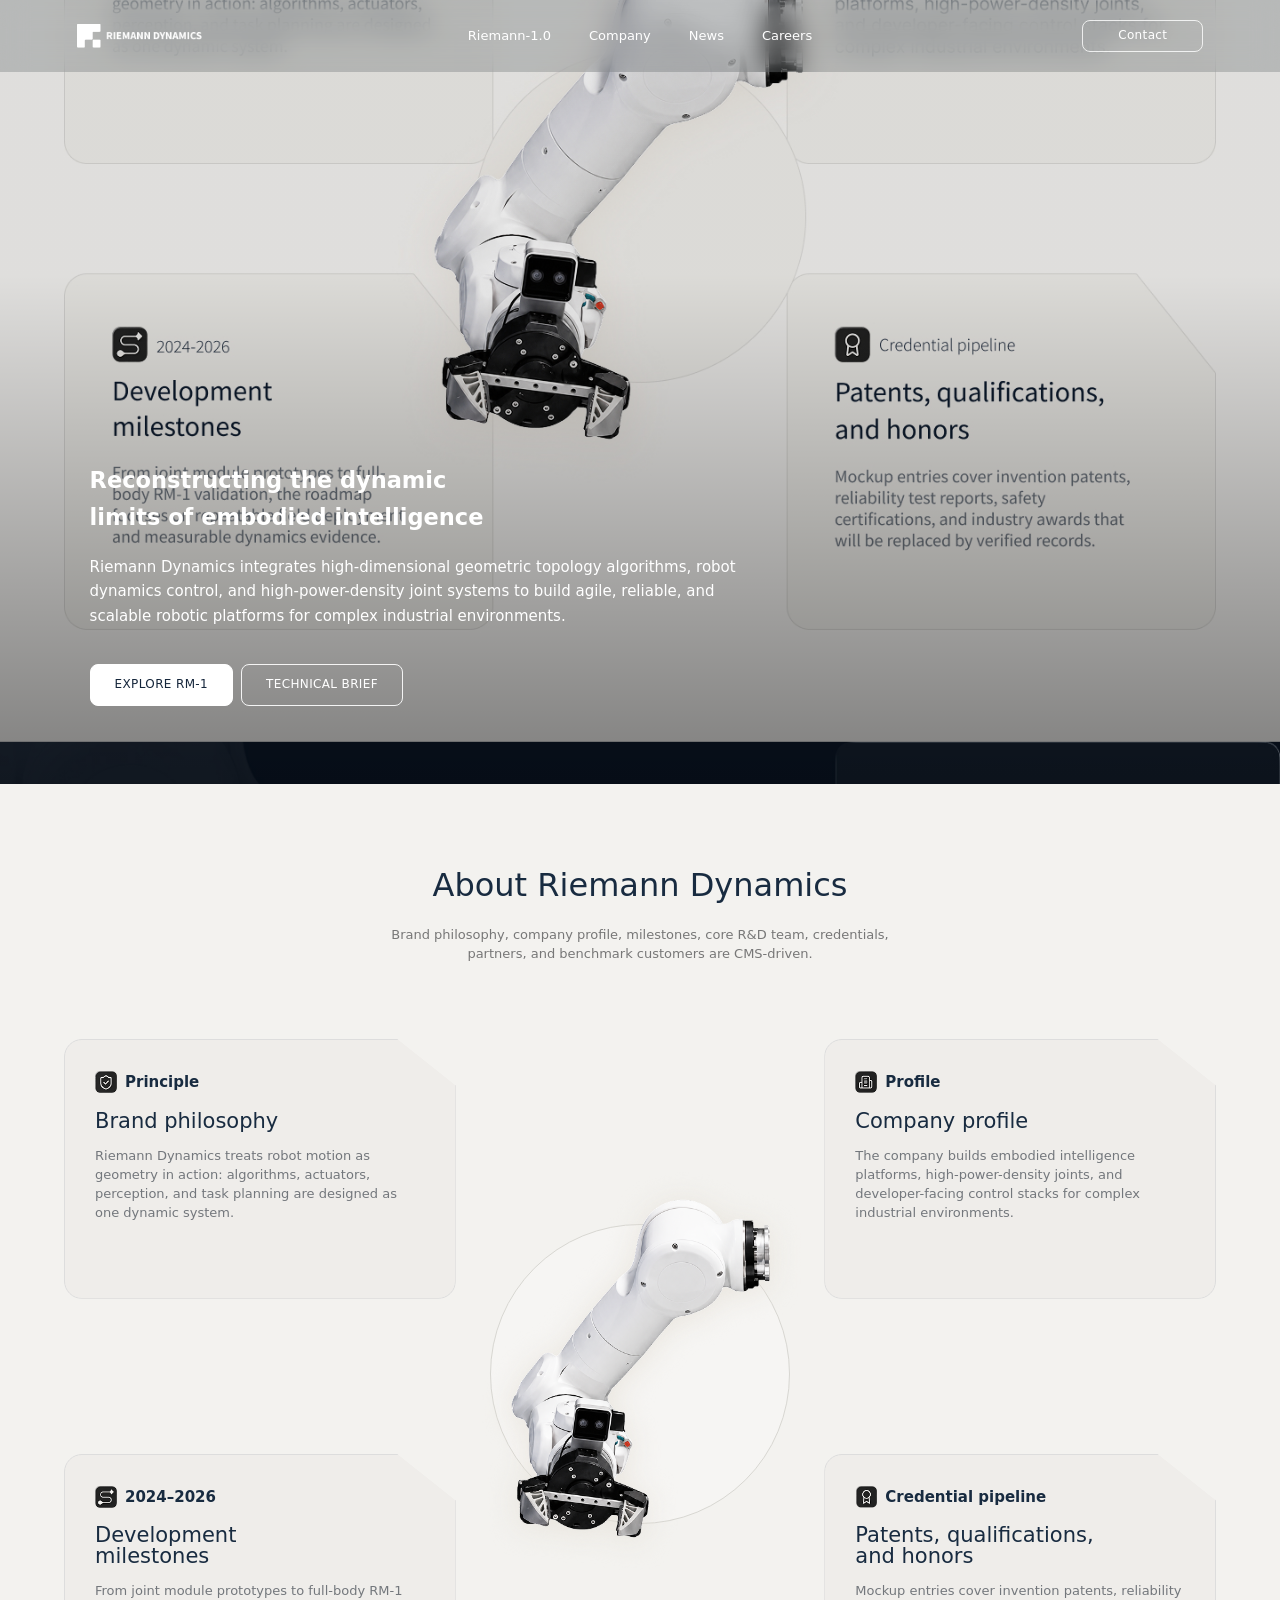
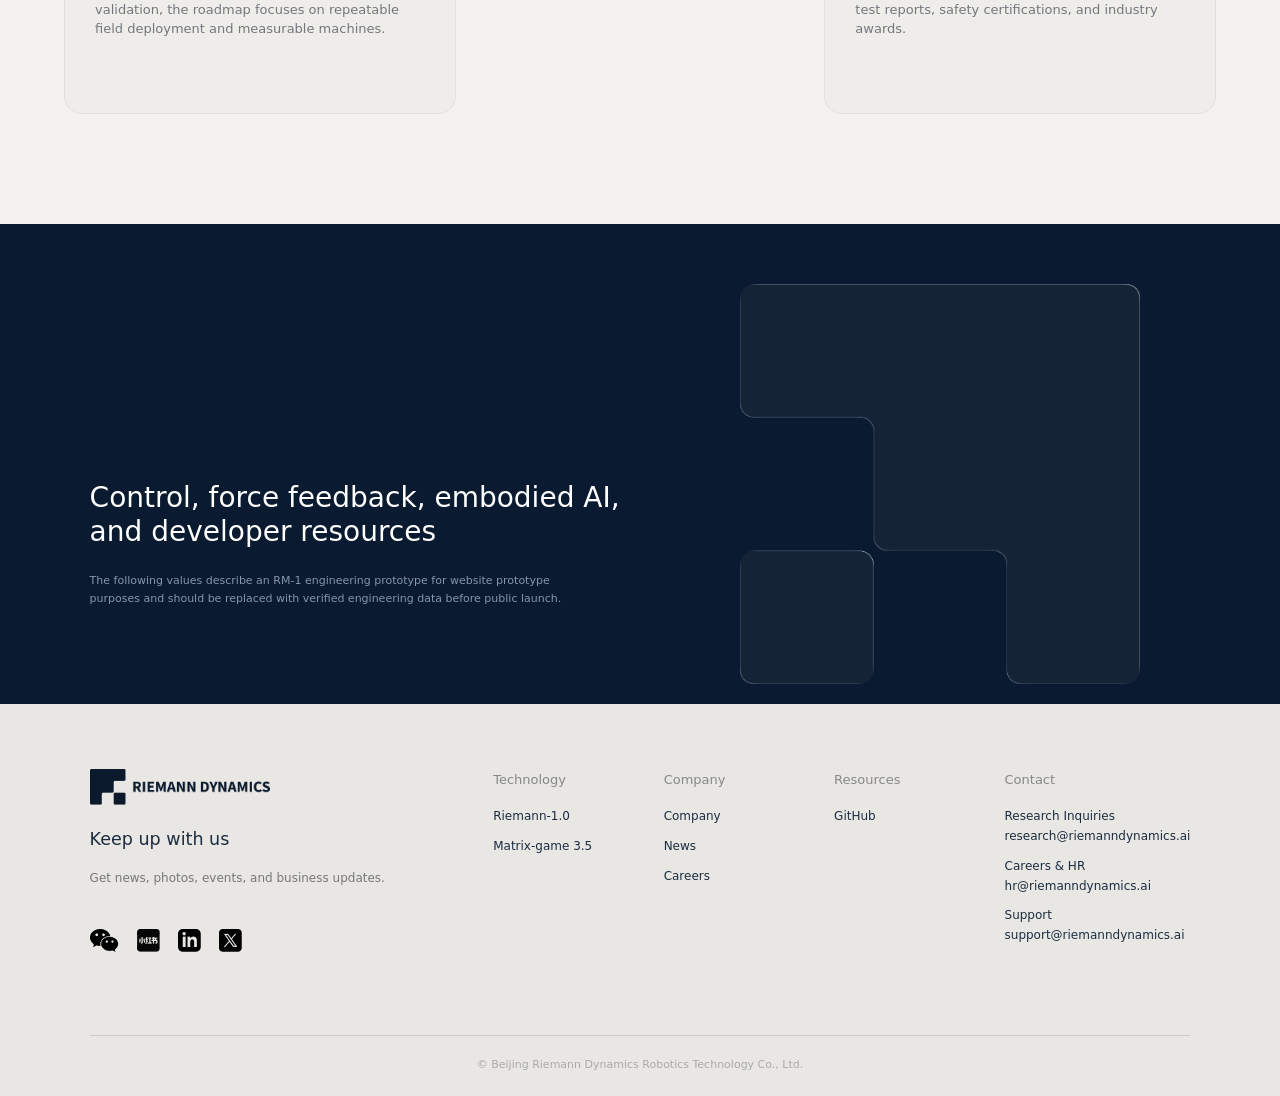
==== commit ea1fc574: "Revert "Update bilingual website content demos and interactions" This reverts commit cad3126fad3bcac" ====
--- a/index.html
+++ b/index.html
@@ -1 +1 @@
-<!doctype html><html lang="en"><head><meta charset="UTF-8"><meta name="viewport" content="width=device-width,initial-scale=1"><title>Riemann Dynamics</title><link rel="icon" href="public/assets/公司logo/Black透明.png"><link rel="stylesheet" href="styles.css"></head><body class="home-page"><header class="nav"><a class="brand" href="index.html"><img src="public/assets/公司logo/Group 2.png" alt="Riemann Dynamics"></a><nav class="desktop-nav"><a href="riemann-1.0.html">Riemann-1.0</a><a href="company.html">Company</a><a href="news.html">News</a><a href="careers.html">Careers</a></nav><a class="contact" href="mailto:hr@riemanndynamics.ai?subject=Website%20Inquiry">Contact</a><button class="menu-btn"><span></span><span></span><span></span></button><div class="mobile-menu"><a href="riemann-1.0.html">Riemann-1.0</a><a href="company.html">Company</a><a href="news.html">News</a><a href="careers.html">Careers</a></div></header><section class="home-hero media-hero"><video muted loop playsinline poster="public/assets/home/页面完整示意图.jpg"><source src="public/assets/home/home页顶部背景视频.mp4"></video><div class="hero-overlay"><h1>World models for robots<br>that act in the real world.</h1><p>Riemann Dynamics connects world-action models, robotic hardware, and real-world data to build a general-purpose robot brain for complex tasks in everyday environments.</p><a class="btn light" href="riemann-1.0.html">EXPLORE RIEMANN-1.0</a><a class="btn outline" href="company.html">MEET RIEMANN DYNAMICS</a></div></section><section class="about-home"><div class="about-heading"><h2>About Riemann Dynamics</h2><p>Brand philosophy, company profile, milestones, core R&amp;D team, credentials,<br>partners, and benchmark customers are CMS-driven.</p></div><div class="about-cards"><article class="about-card card-tl"><b><img src="public/assets/home/principle-icon.png" alt=""> Principle</b><h3>Brand philosophy</h3><p>Riemann Dynamics treats robot motion as geometry in action: algorithms, actuators, perception, and task planning are designed as one dynamic system.</p></article><article class="about-card card-tr"><b><img src="public/assets/home/profile-icon.png" alt=""> Profile</b><h3>Company profile</h3><p>The company builds embodied intelligence platforms, high-power-density joints, and developer-facing control stacks for complex industrial environments.</p></article><article class="about-card card-bl"><b><img src="public/assets/home/milestones-icon.png" alt=""> 2024–2026</b><h3>Development<br>milestones</h3><p>From joint module prototypes to full-body RM-1 validation, the roadmap focuses on repeatable field deployment and measurable machines.</p></article><article class="about-card card-br"><b><img src="public/assets/home/credential-icon.png" alt=""> Credential pipeline</b><h3>Patents, qualifications,<br>and honors</h3><p>Mockup entries cover invention patents, reliability test reports, safety certifications, and industry awards.</p></article><div class="robot-wrap"><div class="robot-ring"></div><img src="public/assets/home/gfuw 1.png" alt="Riemann robot arm"></div></div></section><section class="resources-home"><div class="resource-blocks"><i></i><i></i><i></i><i></i></div><div class="resource-copy"><h2>Control, force feedback, embodied AI,<br>and developer resources</h2><p>The following values describe an RM-1 engineering prototype for website prototype purposes and should be replaced with verified engineering data before public launch.</p></div></section><footer class="home-footer"><div class="footer-brand"><img src="public/assets/公司logo/Group 2-2.png"><h3>Keep up with us</h3><p>Get news, photos, events, and business updates.</p><div class="social"><img src="public/assets/home/微信logo.png" alt="WeChat"><img src="public/assets/home/小红书logo.png" alt="Xiaohongshu"><img src="public/assets/home/inslogo.png" alt="Instagram"><img src="public/assets/home/Xlogo.png" alt="X"></div></div><div class="footer-links"><div><b>Technology</b><a href="riemann-1.0.html">Riemann-1.0</a><a href="company.html#milestones">Matrix-game 3.5</a></div><div><b>Company</b><a href="company.html">Company</a><a href="news.html">News</a><a href="careers.html">Careers</a></div><div><b>Resources</b><a href="https://github.com">GitHub</a></div><div><b>Contact</b><a href="mailto:research@riemanndynamics.ai">Research Inquiries<br>research@riemanndynamics.ai</a><a href="mailto:hr@riemanndynamics.ai">Careers &amp; HR<br>hr@riemanndynamics.ai</a><a href="mailto:support@riemanndynamics.ai">Support<br>support@riemanndynamics.ai</a></div></div><small>© Beijing Riemann Dynamics Robotics Technology Co., Ltd.</small></footer><script src="i18n.js"></script><script src="script.js"></script></body></html>
+<!doctype html><html lang="en"><head><meta charset="UTF-8"><meta name="viewport" content="width=device-width,initial-scale=1"><title>Riemann Dynamics</title><link rel="icon" href="public/assets/公司logo/Black透明.png"><link rel="stylesheet" href="styles.css"></head><body class="home-page"><header class="nav"><a class="brand" href="index.html"><img src="public/assets/公司logo/Group 2.png" alt="Riemann Dynamics"></a><nav class="desktop-nav"><a href="riemann-1.0.html">Riemann-1.0</a><a href="company.html">Company</a><a href="news.html">News</a><a href="careers.html">Careers</a></nav><a class="contact" href="mailto:hr@riemanndynamics.ai?subject=Website%20Inquiry">Contact</a><button class="menu-btn"><span></span><span></span><span></span></button><div class="mobile-menu"><a href="riemann-1.0.html">Riemann-1.0</a><a href="company.html">Company</a><a href="news.html">News</a><a href="careers.html">Careers</a></div></header><section class="home-hero media-hero"><video muted loop playsinline poster="public/assets/home/页面完整示意图.jpg"><source src="public/assets/home/home页顶部背景视频.mp4"></video><div class="hero-overlay"><h1>Reconstructing the dynamic<br>limits of embodied intelligence</h1><p>Riemann Dynamics integrates high-dimensional geometric topology algorithms, robot dynamics control, and high-power-density joint systems to build agile, reliable, and scalable robotic platforms for complex industrial environments.</p><a class="btn light" href="riemann-1.0.html">EXPLORE RM-1</a><a class="btn outline" href="https://arxiv.org/abs/2608.27033">TECHNICAL BRIEF</a></div></section><section class="about-home"><div class="about-heading"><h2>About Riemann Dynamics</h2><p>Brand philosophy, company profile, milestones, core R&amp;D team, credentials,<br>partners, and benchmark customers are CMS-driven.</p></div><div class="about-cards"><article class="about-card card-tl"><b><img src="public/assets/home/principle-icon.png" alt=""> Principle</b><h3>Brand philosophy</h3><p>Riemann Dynamics treats robot motion as geometry in action: algorithms, actuators, perception, and task planning are designed as one dynamic system.</p></article><article class="about-card card-tr"><b><img src="public/assets/home/profile-icon.png" alt=""> Profile</b><h3>Company profile</h3><p>The company builds embodied intelligence platforms, high-power-density joints, and developer-facing control stacks for complex industrial environments.</p></article><article class="about-card card-bl"><b><img src="public/assets/home/milestones-icon.png" alt=""> 2024–2026</b><h3>Development<br>milestones</h3><p>From joint module prototypes to full-body RM-1 validation, the roadmap focuses on repeatable field deployment and measurable machines.</p></article><article class="about-card card-br"><b><img src="public/assets/home/credential-icon.png" alt=""> Credential pipeline</b><h3>Patents, qualifications,<br>and honors</h3><p>Mockup entries cover invention patents, reliability test reports, safety certifications, and industry awards.</p></article><div class="robot-wrap"><div class="robot-ring"></div><img src="public/assets/home/gfuw 1.png" alt="Riemann robot arm"></div></div></section><section class="resources-home"><div class="resource-blocks"><i></i><i></i><i></i><i></i></div><div class="resource-copy"><h2>Control, force feedback, embodied AI,<br>and developer resources</h2><p>The following values describe an RM-1 engineering prototype for website prototype purposes and should be replaced with verified engineering data before public launch.</p></div></section><footer class="home-footer"><div class="footer-brand"><img src="public/assets/公司logo/Group 2-2.png"><h3>Keep up with us</h3><p>Get news, photos, events, and business updates.</p><div class="social"><img src="public/assets/home/微信logo.png" alt="WeChat"><img src="public/assets/home/小红书logo.png" alt="Xiaohongshu"><img src="public/assets/home/inslogo.png" alt="Instagram"><img src="public/assets/home/Xlogo.png" alt="X"></div></div><div class="footer-links"><div><b>Technology</b><a href="riemann-1.0.html">Riemann-1.0</a><a href="#">Matrix-game 3.5</a></div><div><b>Company</b><a href="company.html">Company</a><a href="news.html">News</a><a href="careers.html">Careers</a></div><div><b>Resources</b><a href="https://github.com">GitHub</a></div><div><b>Contact</b><a href="mailto:research@riemanndynamics.ai">Research Inquiries<br>research@riemanndynamics.ai</a><a href="mailto:hr@riemanndynamics.ai">Careers &amp; HR<br>hr@riemanndynamics.ai</a><a href="mailto:support@riemanndynamics.ai">Support<br>support@riemanndynamics.ai</a></div></div><small>© Beijing Riemann Dynamics Robotics Technology Co., Ltd.</small></footer><script src="script.js"></script></body></html>
--- a/styles.css
+++ b/styles.css
@@ -59,7 +59,7 @@
 .rm-overview-image{display:block;width:100%;height:auto;max-height:420px;object-fit:contain;background:#d2d2d2;border-radius:5px;margin:28px 0 24px}
 .rm-fold-cards{display:grid;grid-template-columns:repeat(3,1fr);gap:16px}.rm-fold-cards article{min-height:160px;padding:21px 20px;background:#f8f8f5;border:1px solid #e1e1dc;border-radius:5px;clip-path:polygon(0 0,88% 0,100% 18%,100% 100%,0 100%)}.rm-fold-cards h3{font-size:14px;line-height:1.25;font-weight:400;margin:0 0 13px}.rm-fold-cards p{font-size:11px;line-height:1.55;color:#66727c;margin:0}
 .rm-about{background:#e7e6e2;padding:73px 0}.rm-about-inner{width:min(1140px,86%);min-height:760px;margin:auto;position:relative;text-align:center}.rm-about h2{font-size:22px;font-weight:400;margin:0 0 8px}.rm-about .about-intro{width:min(483px,100%);font-size:11px;line-height:1.5;color:#66727c;margin:0 auto 46px}.rm-task-cards{position:relative;z-index:3;display:grid;grid-template-columns:440px 440px;justify-content:space-between;gap:34px 250px;text-align:left}.rm-task-cards article{background:rgba(249,249,247,.9);border:1px solid #deded9;border-radius:5px;padding:17px 19px;min-height:180px}.rm-task-cards h3{font-size:13px;font-weight:400;margin:0 0 17px}.rm-task-cards p{width:303px;max-width:100%;font-size:11px;line-height:1.6;font-weight:300;color:#687380;margin:0 0 14px}.rm-task-cards hr{border:0;border-top:1px solid #dcdcd7;margin:0 0 10px}.rm-task-cards b{font-size:11px;font-weight:400}.rm-about-ring{position:absolute;width:340px;height:340px;left:50%;top:235px;transform:translateX(-50%);border-radius:50%;background:rgba(250,250,248,.56);border:1px solid #d5d6d1;z-index:1}.rm-about-robot{position:absolute;z-index:2;width:358px;height:330px;object-fit:contain;left:50%;top:248px;transform:translateX(-50%)}
-.rm-general{position:relative}.rm-faint-logo{position:absolute;right:-3%;top:25px;font-size:75px;font-weight:700;letter-spacing:.02em;color:rgba(225,226,222,.62);pointer-events:none;white-space:nowrap}.rm-general h2{position:relative;font-size:25px;line-height:1.2;font-weight:400;width:500px;max-width:100%;margin:0 0 14px}.rm-general .general-copy{max-width:620px}.rm-general .rm-metrics{position:relative;display:flex;gap:0;margin:32px 0 28px}.rm-general .rm-metrics b{display:flex;flex-direction:column;padding:0 38px;border-right:1px solid #c8cbc8;font-size:28px;line-height:1;font-weight:400;color:#000}.rm-general .rm-metrics b:first-child{padding-left:0}.rm-general .rm-metrics b:last-child{border:0}.rm-general .rm-metrics small{display:block;width:100px;margin-top:8px;font-size:10px;line-height:1.25;color:#66727c}.rm-general-grid{display:grid;grid-template-columns:repeat(4,1fr);gap:17px 13px}.rm-general-grid article{background:#f8f8f5;border:1px solid #deded9;border-radius:14px;overflow:hidden}.rm-general-grid video{display:block;width:100%;aspect-ratio:1/1.12;object-fit:cover;background:#222}.rm-general-grid b,.rm-general-grid p{display:block;padding:0 10px}.rm-general-grid b{font-size:10px;margin-top:8px}.rm-general-grid p{font-size:10px;line-height:1.35;min-height:33px;color:#687380;margin:3px 0 8px}
+.rm-general{position:relative}.rm-faint-logo{position:absolute;right:-3%;top:25px;font-size:75px;font-weight:700;letter-spacing:.02em;color:rgba(225,226,222,.62);pointer-events:none;white-space:nowrap}.rm-general h2{position:relative;font-size:25px;line-height:1.2;font-weight:400;width:500px;max-width:100%;margin:0 0 14px}.rm-general .general-copy{max-width:620px}.rm-general .rm-metrics{position:relative;display:flex;gap:0;margin:32px 0 28px}.rm-general .rm-metrics b{display:flex;flex-direction:column;padding:0 38px;border-right:1px solid #c8cbc8;font-size:28px;line-height:1;font-weight:400;color:#000}.rm-general .rm-metrics b:first-child{padding-left:0}.rm-general .rm-metrics b:last-child{border:0}.rm-general .rm-metrics small{display:block;width:100px;margin-top:8px;font-size:10px;line-height:1.25;color:#66727c}.rm-general-grid{display:grid;grid-template-columns:repeat(4,1fr);gap:17px 13px}.rm-general-grid article{background:#f8f8f5;border:1px solid #deded9;border-radius:4px;overflow:hidden}.rm-general-grid video{display:block;width:100%;aspect-ratio:1/1.12;object-fit:cover;background:#222}.rm-general-grid b,.rm-general-grid p{display:block;padding:0 10px}.rm-general-grid b{font-size:10px;margin-top:8px}.rm-general-grid p{font-size:10px;line-height:1.35;min-height:33px;color:#687380;margin:3px 0 8px}
 .rm-benchmarks{width:100%;max-width:none;padding:72px max(7%,calc((100% - 1100px)/2));background:#f4f3f0}.rm-benchmarks h2{font-size:25px;font-weight:400;margin:0 0 9px}.rm-benchmarks>p{max-width:680px;color:#66727c;font-size:13px;line-height:1.55;margin:0}.rm-benchmarks .benchmark-grid{display:grid;grid-template-columns:repeat(3,1fr);gap:22px;margin-top:25px}.rm-benchmarks .benchmark-grid img{width:100%;height:auto;display:block;background:#fff;border-radius:4px}
 .rm-data{min-height:625px;padding:66px max(7%,calc((100% - 1100px)/2));background:#122a45;color:#fff;display:grid;grid-template-columns:1fr 470px;align-items:center;gap:40px}.rm-data-copy .eyebrow{font-size:34px;line-height:1;margin:0 0 20px;letter-spacing:.04em}.rm-data-copy>p:last-child{max-width:570px;font-size:12px;line-height:1.65;color:#b6c3d1;margin:0}.rm-data>img{width:430px;height:430px;object-fit:contain;margin:0 auto;background:none}
 .rm-architecture,.rm-inference{background:#f4f3f0}.rm-architecture .eyebrow,.rm-inference .eyebrow{font-size:34px;line-height:1.05;margin:0 0 19px;letter-spacing:.02em}.architecture-copy,.inference-copy{width:813px;max-width:100%;font-size:13px;color:#9299aa;margin-bottom:28px}.rm-architecture>img,.rm-inference>img{display:block;width:100%;height:auto;max-height:600px;object-fit:contain;background:#d0d0d0;border-radius:5px;margin:0 0 27px}.rm-stage-cards{margin-top:0}.rm-stage-cards article{min-height:142px}
@@ -187,413 +187,6 @@
   }
 }
 
-/* Company diagrams replace third-party robot photography with an owned visual
-   language for the model, hardware, and data system. */
-.company-visual{
-  --pointer-x:50%;
-  --pointer-y:50%;
-  --shift-x:0px;
-  --shift-y:0px;
-  position:relative;
-  width:100%;
-  height:285px;
-  overflow:hidden;
-  border-radius:17px;
-  background:#08192d;
-  color:#f7f7f3;
-  isolation:isolate;
-}
-.company-page .company-story>.company-visual{
-  display:block!important;
-  padding:0!important;
-  background:#08192d;
-}
-.company-visual:before{
-  content:"";
-  position:absolute;
-  inset:0;
-  z-index:-1;
-  background:
-    radial-gradient(circle at var(--pointer-x) var(--pointer-y),rgba(119,174,224,.25),transparent 34%),
-    linear-gradient(rgba(255,255,255,.035) 1px,transparent 1px),
-    linear-gradient(90deg,rgba(255,255,255,.035) 1px,transparent 1px);
-  background-size:auto,28px 28px,28px 28px;
-}
-.company-visual:after{
-  content:"";
-  position:absolute;
-  inset:14px;
-  border:1px solid rgba(255,255,255,.1);
-  border-radius:12px;
-  pointer-events:none;
-}
-.company-visual-stage{
-  position:absolute;
-  inset:0;
-  transform:translate(var(--shift-x),var(--shift-y));
-  transition:transform .18s ease-out;
-}
-.company-visual-core,.loop-center{
-  position:absolute;
-  left:50%;
-  top:50%;
-  z-index:2;
-  display:flex;
-  width:126px;
-  height:126px;
-  align-items:center;
-  justify-content:center;
-  flex-direction:column;
-  transform:translate(-50%,-50%);
-  border:1px solid rgba(205,228,248,.75);
-  border-radius:50%;
-  background:rgba(13,38,65,.86);
-  box-shadow:0 0 42px rgba(102,166,220,.2),inset 0 0 28px rgba(102,166,220,.1);
-  font-size:16px;
-  line-height:1.1;
-  text-align:center;
-}
-.company-visual-core small,.loop-center small{
-  display:block;
-  margin-top:8px;
-  color:#91aac1;
-  font-size:7px;
-  letter-spacing:.14em;
-}
-.company-visual-node{
-  position:absolute;
-  z-index:2;
-  color:#dce6ef;
-  font-size:10px;
-  line-height:1.35;
-  letter-spacing:.02em;
-}
-.company-visual-node i{
-  display:block;
-  margin-bottom:3px;
-  color:#6f9cc2;
-  font-size:8px;
-  font-style:normal;
-  letter-spacing:.12em;
-}
-.node-understanding{left:7%;top:18%}
-.node-prediction{right:7%;top:18%;text-align:right}
-.node-action{right:8%;bottom:16%;text-align:right}
-.company-intelligence .company-visual-stage:before,
-.company-intelligence .company-visual-stage:after{
-  content:"";
-  position:absolute;
-  left:50%;
-  top:50%;
-  width:205px;
-  height:205px;
-  transform:translate(-50%,-50%);
-  border:1px solid rgba(126,170,207,.2);
-  border-radius:50%;
-}
-.company-intelligence .company-visual-stage:after{width:245px;height:245px;border-style:dashed;animation:company-spin 26s linear infinite}
-.signal{
-  position:absolute;
-  left:50%;
-  top:50%;
-  z-index:3;
-  width:6px;
-  height:6px;
-  margin:-3px;
-  border-radius:50%;
-  background:#d8efff;
-  box-shadow:0 0 13px #8cc8f3;
-  animation:company-signal 5s ease-in-out infinite;
-}
-.signal-two{animation-delay:-1.65s}
-.signal-three{animation-delay:-3.3s}
-
-.loop-ring{
-  position:absolute;
-  left:50%;
-  top:48%;
-  width:190px;
-  height:190px;
-  transform:translate(-50%,-50%);
-  border:1px solid rgba(151,190,221,.48);
-  border-radius:50%;
-}
-.loop-ring:before{
-  content:"";
-  position:absolute;
-  inset:-8px;
-  border-top:2px solid #a9d4f3;
-  border-right:2px solid transparent;
-  border-bottom:2px solid transparent;
-  border-left:2px solid transparent;
-  border-radius:50%;
-  animation:company-ring-spin 8s linear infinite;
-}
-.loop-center{top:48%;width:104px;height:104px;font-size:9px;letter-spacing:.09em}
-.loop-node{
-  position:absolute;
-  z-index:3;
-  padding:6px 10px;
-  border:1px solid rgba(189,216,238,.45);
-  border-radius:14px;
-  background:#102b47;
-  color:#e8f0f7;
-  font-size:8px;
-  letter-spacing:.04em;
-  box-shadow:0 7px 18px rgba(0,0,0,.16);
-}
-.loop-models{left:50%;top:8%;transform:translateX(-50%)}
-.loop-hardware{left:5%;top:58%}
-.loop-data{right:4%;top:58%}
-.data-badge{
-  position:absolute;
-  left:7%;
-  bottom:9%;
-  display:flex;
-  flex-direction:column;
-  color:#fff;
-}
-.data-badge strong{font-size:20px;font-weight:400;line-height:1}
-.data-badge small{margin-top:5px;color:#7895ad;font-size:6px;letter-spacing:.12em}
-@keyframes company-spin{to{transform:translate(-50%,-50%) rotate(360deg)}}
-@keyframes company-ring-spin{to{transform:rotate(360deg)}}
-@keyframes company-signal{
-  0%,100%{transform:rotate(0deg) translateX(102px);opacity:.35}
-  50%{transform:rotate(180deg) translateX(102px);opacity:1}
-}
-@media(max-width:760px){
-  .company-visual{height:260px}
-  .company-visual-core{width:116px;height:116px}
-  .company-visual-stage{transform:none}
-}
-@media(prefers-reduced-motion:reduce){
-  .company-visual-stage,.signal,.company-intelligence .company-visual-stage:after,.loop-ring:before{animation:none!important;transition:none!important}
-}
-
-/* Company narrative hierarchy */
-.company-page .company-content{padding:0;background:#f3f2ef}
-.company-origin,.company-approach,.company-capability,.company-applications{padding:105px 7%}
-.company-origin h2,.company-section-heading h2,.company-capability h2,.company-applications h2{
-  margin:15px 0 0;
-  font-size:44px;
-  font-weight:400;
-  line-height:1.12;
-  letter-spacing:-.025em;
-}
-.company-lead{
-  max-width:900px;
-  margin:28px 0 55px;
-  color:#536176;
-  font-size:17px;
-  line-height:1.65;
-}
-.company-lead-secondary{margin-top:-34px}
-.company-lineage{
-  display:grid;
-  grid-template-columns:1fr auto 1fr auto 1.25fr;
-  gap:22px;
-  align-items:center;
-  border-top:1px solid #cfd3d5;
-  border-bottom:1px solid #cfd3d5;
-  padding:30px 0;
-}
-.company-lineage div{display:flex;flex-direction:column;gap:7px}
-.company-lineage small{color:#87909a;font-size:9px;letter-spacing:.14em}
-.company-lineage strong{font-size:18px;font-weight:500}
-.company-lineage i{color:#98a1aa;font-size:22px;font-style:normal;font-weight:300}
-
-.company-approach{background:#0a1b31;color:#fff}
-.company-section-heading{display:flex;justify-content:space-between;gap:40px;align-items:flex-end;margin-bottom:58px}
-.company-section-heading .eyebrow{align-self:flex-start;color:#91a0b1}
-.company-section-heading h2{max-width:700px;margin:0}
-.company-approach-grid{display:grid;grid-template-columns:minmax(360px,.9fr) 1.1fr;gap:55px;align-items:stretch}
-.company-approach .company-visual{height:390px;border:1px solid rgba(255,255,255,.12)}
-.company-approach .loop-ring{width:225px;height:225px}
-.company-approach .loop-center{width:120px;height:120px}
-.company-pillars{display:flex;flex-direction:column;border-top:1px solid #34465b}
-.company-pillars article{display:grid;grid-template-columns:45px 1fr;gap:22px;align-items:start;padding:26px 0;border-bottom:1px solid #34465b}
-.company-pillars article>span{color:#7990a8;font-size:10px;letter-spacing:.1em}
-.company-pillars h3{margin:0 0 8px;font-size:21px;font-weight:500}
-.company-pillars p{max-width:540px;margin:0;color:#9eacba;font-size:13px;line-height:1.6}
-
-.company-capability{display:grid;grid-template-columns:.85fr 1.15fr;gap:70px;align-items:center}
-.company-capability-copy>p:not(.eyebrow){max-width:500px;margin:25px 0;color:#5d6876;font-size:15px;line-height:1.7}
-.company-capability .company-visual{height:390px}
-.company-text-link{display:inline-flex;gap:18px;align-items:center;margin-top:18px;border-bottom:1px solid #22354a;padding-bottom:8px;font-size:11px;letter-spacing:.08em}
-.company-text-link span{font-size:18px;transition:transform .2s}
-.company-text-link:hover span{transform:translateX(5px)}
-
-.company-applications{padding-top:95px;background:#e9e8e4}
-.company-applications>h2{margin-bottom:48px}
-.application-grid{display:grid;grid-template-columns:repeat(3,1fr);border-top:1px solid #c8c9c6;border-bottom:1px solid #c8c9c6}
-.application-grid article{min-height:220px;padding:28px 28px 32px;border-right:1px solid #c8c9c6}
-.application-grid article:last-child{border-right:0}
-.application-grid span{color:#8a9094;font-size:10px;letter-spacing:.12em}
-.application-grid h3{margin:55px 0 8px;font-size:27px;font-weight:400}
-.application-grid p{max-width:260px;margin:0;color:#687078;font-size:12px;line-height:1.6}
-.company-delivery{display:flex;align-items:center;gap:22px;margin-top:45px;color:#26384a}
-.company-delivery p{margin:0 auto 0 0;color:#777f86;font-size:12px;text-transform:uppercase;letter-spacing:.1em}
-.company-delivery strong{font-size:18px;font-weight:400}
-.company-delivery i{border:1px solid #9ca4aa;border-radius:50%;padding:7px 9px;font-size:9px;font-style:normal;letter-spacing:.08em}
-
-@media(max-width:760px){
-  .company-origin,.company-approach,.company-capability,.company-applications{padding:72px 7%}
-  .company-origin h2,.company-section-heading h2,.company-capability h2,.company-applications h2{font-size:31px}
-  .company-lead{margin:22px 0 38px;font-size:15px}
-  .company-lineage{grid-template-columns:1fr;gap:17px;padding:24px 0}
-  .company-lineage i{transform:rotate(90deg);transform-origin:center;width:18px}
-  .company-section-heading{display:block;margin-bottom:36px}
-  .company-section-heading h2{margin-top:14px}
-  .company-approach-grid,.company-capability{grid-template-columns:1fr;gap:34px}
-  .company-approach .company-visual,.company-capability .company-visual{height:300px}
-  .company-pillars article{grid-template-columns:34px 1fr;padding:22px 0}
-  .company-capability-copy{order:1}
-  .company-capability .company-visual{order:2}
-  .application-grid{grid-template-columns:1fr}
-  .application-grid article{min-height:0;border-right:0;border-bottom:1px solid #c8c9c6;padding:24px 0}
-  .application-grid article:last-child{border-bottom:0}
-  .application-grid h3{margin:20px 0 7px}
-  .company-delivery{align-items:flex-start;flex-wrap:wrap;gap:15px 20px}
-  .company-delivery p{width:100%;margin:0}
-}
-
-.company-page .timeline{grid-template-columns:repeat(4,1fr)}
-.milestone.upcoming i{
-  border-color:#9bc8ec;
-  box-shadow:0 0 0 5px rgba(130,187,232,.09),0 0 18px rgba(130,187,232,.22);
-}
-.milestone.upcoming i:after{
-  content:"";
-  position:absolute;
-  inset:-10px;
-  border-radius:50%;
-  background:conic-gradient(from 0deg,transparent 0 42%,rgba(155,200,236,.18) 54%,#9bc8ec 72%,transparent 88% 100%);
-  -webkit-mask:radial-gradient(farthest-side,transparent calc(100% - 2px),#000 0);
-  mask:radial-gradient(farthest-side,transparent calc(100% - 2px),#000 0);
-  animation:riemannMilestoneOrbit 1.3s linear infinite;
-}
-@keyframes riemannMilestoneOrbit{to{transform:rotate(360deg)}}
-.milestone.upcoming h3{color:#cce7fa}
-.milestone.upcoming p strong{color:#9bc8ec;font-weight:500}
-
-/* Draw the milestone rail from left to right as it enters the viewport, then
-   reveal each node in the same reading order. */
-.motion-ready .company-page .timeline:before{transform:scaleX(0);transform-origin:left center}
-.motion-ready .company-page .timeline.is-revealed:before{transform:scaleX(1);transition:transform .65s cubic-bezier(.2,.72,.2,1)}
-.motion-ready .company-page .timeline .milestone{opacity:0;transform:translateX(-12px)}
-.motion-ready .company-page .timeline.is-revealed .milestone{opacity:1;transform:translateX(0);transition:opacity .22s ease,transform .28s cubic-bezier(.2,.72,.2,1)}
-.motion-ready .company-page .timeline.is-revealed .milestone:nth-child(1){transition-delay:.02s}
-.motion-ready .company-page .timeline.is-revealed .milestone:nth-child(2){transition-delay:.16s}
-.motion-ready .company-page .timeline.is-revealed .milestone:nth-child(3){transition-delay:.3s}
-.motion-ready .company-page .timeline.is-revealed .milestone:nth-child(4){transition-delay:.44s}
-@media(max-width:760px){.company-page .timeline{grid-template-columns:1fr}}
-@media(max-width:760px){
-  .motion-ready .company-page .timeline:before{transform:scaleY(0);transform-origin:center top}
-  .motion-ready .company-page .timeline.is-revealed:before{transform:scaleY(1)}
-  .motion-ready .company-page .timeline .milestone{transform:translateY(-8px)}
-  .motion-ready .company-page .timeline.is-revealed .milestone{transform:translateY(0)}
-}
-@media(prefers-reduced-motion:reduce){.milestone.upcoming i:after{animation:none}}
-
-.company-page .company-hero .hero-overlay h1{
-  margin:0 0 20px;
-  font-size:39px;
-  font-weight:400;
-  line-height:1.15;
-}
-@media(max-width:760px){
-  .company-page .company-hero .hero-overlay h1{font-size:32px}
-}
-
-/* Careers hierarchy: mission, team experience, then expandable role details. */
-.careers-page .careers-hero .hero-overlay{max-width:760px}
-.careers-page .careers-hero .hero-overlay h1{
-  margin:0 0 22px;
-  font-size:43px;
-  font-weight:400;
-  line-height:1.1;
-  letter-spacing:-.025em;
-}
-.careers-page .careers-hero .hero-overlay p{max-width:720px;margin:0;color:rgba(255,255,255,.9);font-size:14px;line-height:1.65}
-.careers-main{background:#f3f2ef;color:#172a3e}
-.careers-mission,.careers-why,.careers-openings{padding:105px 7%}
-.careers-mission h2,.careers-section-heading h2{
-  margin:15px 0 0;
-  font-size:44px;
-  font-weight:400;
-  line-height:1.12;
-  letter-spacing:-.025em;
-}
-.careers-mission>p:last-child{max-width:680px;margin:30px 0 0;color:#66717c;font-size:16px;line-height:1.65}
-.careers-why{scroll-margin-top:70px;background:#e9e8e4}
-.careers-section-heading{display:grid;grid-template-columns:.8fr 1.5fr;gap:60px;align-items:start}
-.careers-section-heading h2{margin:0}
-.careers-reasons{display:grid;grid-template-columns:repeat(3,1fr);margin-top:65px;border-top:1px solid #c6c8c8;border-bottom:1px solid #c6c8c8}
-.careers-reasons article{min-height:285px;padding:28px 30px 38px;border-right:1px solid #c6c8c8}
-.careers-reasons article:last-child{border-right:0}
-.careers-reasons span{color:#8a9198;font-size:10px;letter-spacing:.12em}
-.careers-reasons h3{max-width:270px;margin:65px 0 16px;font-size:23px;font-weight:400;line-height:1.25}
-.careers-reasons p{max-width:310px;margin:0;color:#65707a;font-size:13px;line-height:1.65}
-
-.careers-openings{scroll-margin-top:70px;background:#0a1b31;color:#fff}
-.careers-openings .careers-section-heading{display:block;max-width:760px;margin-bottom:82px}
-.careers-openings .careers-section-heading .eyebrow{color:#a5b1bd}
-.careers-openings .careers-section-heading h2{margin-top:15px;text-align:left}
-.careers-page .roles{margin-top:0;border-top:0}
-.careers-page .role-group{margin:0 0 42px;border-bottom:1px solid #304258}
-.careers-page .role-group:last-child{margin-bottom:0}
-.careers-page .role-group-heading{display:grid;width:100%;grid-template-columns:46px minmax(0,1fr) auto;gap:24px;align-items:start;border:0;padding:24px 0 28px;background:transparent;color:inherit;font:inherit;text-align:left;cursor:pointer;transition:background-color .2s ease}
-.careers-page .role-group-heading:hover{background:rgba(130,187,232,.055)}
-.careers-page .role-group-heading:focus-visible{outline:1px solid #9bc8ec;outline-offset:5px}
-.careers-page .role-group-heading>span{padding-top:3px;color:#71869b;font-size:11px;letter-spacing:.12em}
-.careers-page .role-group-heading p{margin:0 0 10px;color:#9bc8ec;font-size:11px;line-height:1.4;letter-spacing:.14em}
-.careers-page .role-group-heading h3{max-width:670px;margin:0;color:#fff;font-size:25px;font-weight:400;line-height:1.3;letter-spacing:-.01em}
-.careers-page .role-group-heading h3,.careers-page .role-title{display:inline-block}
-.careers-page .roles summary .role-title{width:auto!important;height:auto!important;display:inline-block!important;flex:0 1 auto;border:0!important;border-radius:0!important;background:none!important;box-shadow:none!important;backdrop-filter:none!important;-webkit-backdrop-filter:none!important;font-size:inherit!important;line-height:inherit!important;color:inherit!important}
-.careers-page .roles summary .role-title:after{content:none!important;display:none!important}
-.careers-page .role-group-heading small{position:relative;min-width:116px;margin-top:0;border:1px solid #58718b;border-radius:24px;padding:11px 34px 11px 15px;color:#c3d0dc;font-size:10px;line-height:1;letter-spacing:.1em;white-space:nowrap;text-align:center}
-.careers-page .role-group-heading small:after{content:'+';position:absolute;right:14px;top:50%;transform:translateY(-52%);font-size:18px;font-weight:300;line-height:1}
-.careers-page .role-group-heading[aria-expanded="true"] small:after{content:'−'}
-.careers-page .role-group-list{margin-left:70px;border-top:1px solid #304258}
-.careers-page .roles details{padding:0;border-bottom:1px solid #304258}
-.careers-page .role-group-list details:first-child{border-top:0}
-.careers-page .roles summary{min-height:78px;margin:0 -14px;padding:20px 14px;gap:24px;border-radius:5px;font-size:18px;font-weight:500;line-height:1.35;transition:background-color .2s ease,color .2s ease}
-.careers-page .roles summary:hover{background:rgba(130,187,232,.075);color:#fff}
-.careers-page .role-copy{max-width:960px;padding:14px 0 45px;color:#b7c2d0;font-size:13px;line-height:1.7}
-.careers-page .role-copy h4{margin:25px 0 8px;color:#fff;font-size:12px;font-weight:600;letter-spacing:.04em}
-.careers-page .role-copy h4:first-child{margin-top:0}
-.careers-page .role-copy ul{margin:0 0 14px;padding-left:19px}
-.careers-page .role-copy li{margin-bottom:7px;padding-left:4px}
-.careers-page .apply-link{margin-top:16px;border-bottom:1px solid rgba(255,255,255,.45);padding-bottom:4px;color:#fff;font-size:12px;font-style:normal;text-decoration:none}
-.careers-page .resume-note{margin-top:55px;padding:0;border-top:0;border-bottom:0}
-.careers-page .resume-note p{font-size:14px}
-.careers-page .resume-note a{color:#aeb9c5;font-size:13px}
-
-@media(max-width:760px){
-  .careers-page .careers-hero .hero-overlay h1{font-size:32px}
-  .careers-page .careers-hero .hero-overlay p{font-size:12px;line-height:1.55}
-  .careers-page .careers-hero .btn{padding:10px 14px}
-  .careers-mission,.careers-why,.careers-openings{padding:72px 7%}
-  .careers-mission h2,.careers-section-heading h2{font-size:31px}
-  .careers-mission>p:last-child{font-size:14px}
-  .careers-section-heading{grid-template-columns:1fr;gap:16px}
-  .careers-reasons{grid-template-columns:1fr;margin-top:38px}
-  .careers-reasons article{min-height:0;padding:25px 0 30px;border-right:0;border-bottom:1px solid #c6c8c8}
-  .careers-reasons article:last-child{border-bottom:0}
-  .careers-reasons h3{margin:24px 0 10px;font-size:21px}
-  .careers-openings .careers-section-heading{margin-bottom:58px}
-  .careers-page .role-group{margin-bottom:28px}
-  .careers-page .role-group-heading{grid-template-columns:30px minmax(0,1fr);gap:14px;padding-bottom:23px}
-  .careers-page .role-group-heading h3{font-size:20px}
-  .careers-page .role-group-heading small{grid-column:2;width:max-content;min-width:112px;margin-top:2px;padding:10px 32px 10px 13px}
-  .careers-page .role-group-list{margin-left:44px}
-  .careers-page .roles summary{min-height:72px;padding:18px 0;font-size:15px}
-  .careers-page .role-copy{font-size:12px;line-height:1.65;padding-bottom:36px}
-}
-@media(pointer:coarse),(prefers-reduced-motion:reduce){
-  .careers-page .role-group-heading h3,.careers-page .role-title{transform:none!important;transition:none!important}
-}
-
 /* Final reference pass: shared simulator grid, compact architecture cards, and About composition. */
 @media(min-width:761px){
   .rm-page .rm-policy > .policy-robot .policy-ring{display:none}
@@ -632,7 +225,6 @@
 
 .news-hero .hero-overlay{max-width:680px}
 .news-hero .hero-overlay p{max-width:610px;margin:0;color:rgba(255,255,255,.9);line-height:1.45}
-.news-page .news-card h3{display:inline-block}
 .hero-actions{display:flex;gap:10px;margin-top:22px}
 .hero-actions .btn{margin:0;min-width:180px;text-align:center}
 @media(max-width:760px){
@@ -735,12 +327,7 @@
     margin-top:0!important;
     margin-right:0!important;
   }
-  .rm-page .rm-policy > .policy-robot img{
-    margin-top:-275px;
-    margin-right:0;
-    margin-bottom:-1px;
-    margin-left:-50px;
-  }
+  .rm-page .rm-policy > .policy-robot img{margin-top:-285px;margin-left:-50px}
   .rm-page .rm-policy > .policy-robot .policy-ring{display:none}
   .rm-page .rm-policy > .policy-robot img{position:relative;z-index:2}
   .rm-page .rm-policy > .policy-robot:before,
@@ -777,167 +364,6 @@
   }
 }
 
-/* Localized real-world demo cards between performance and generalization. */
-.rm-page .rm-capability-demos{
-  width:min(1100px,86%);
-  margin:0 auto;
-  padding:84px 0 92px;
-}
-.rm-page .rm-capability-demos-heading{
-  display:grid;
-  grid-template-columns:180px minmax(0,1fr);
-  gap:14px 42px;
-  margin-bottom:40px;
-}
-.rm-page .rm-capability-demos-heading>.eyebrow{
-  grid-row:1/3;
-  margin:7px 0 0;
-  color:#718090;
-  font-size:10px;
-  line-height:1.4;
-  letter-spacing:.14em;
-}
-.rm-page .rm-capability-demos-heading>h2{
-  margin:0;
-  color:#172a3e;
-  font-size:44px;
-  font-weight:400;
-  line-height:1.1;
-  letter-spacing:-.025em;
-}
-.rm-page .rm-capability-demos-heading>h2 strong{color:#35678d;font-weight:500}
-.rm-page .rm-capability-demos-heading>p:last-child{
-  max-width:700px;
-  margin:0;
-  color:#566474;
-  font-size:15px;
-  line-height:1.65;
-}
-.rm-page .rm-capability-demo-grid{display:grid;grid-template-columns:repeat(3,minmax(0,1fr));gap:20px}
-.rm-page .rm-about-videos{width:min(1100px,86%);margin:72px auto 0}
-.rm-page .rm-existing-demo-grid{grid-template-columns:repeat(4,minmax(0,1fr));gap:14px}
-.rm-page .rm-existing-demo-card .rm-card-demo{display:block;width:100%;height:auto;aspect-ratio:16/9;object-fit:contain;background:#07182d}
-.rm-page .rm-existing-demo-card .rm-capability-demo-copy{padding:20px 16px 21px}
-.rm-page .rm-existing-demo-card .rm-capability-demo-copy h3{min-height:52px;font-size:19px}
-.rm-page .rm-existing-demo-card .rm-capability-demo-copy p{min-height:106px;font-size:12px}
-.rm-page .rm-existing-demo-card .rm-capability-demo-copy ul{margin-top:18px}
-.rm-page .rm-capability-demo-card{
-  min-width:0;
-  overflow:hidden;
-  border:1px solid #d7d9d7;
-  border-radius:18px;
-  background:#efedea;
-  transition:transform .2s ease,border-color .2s ease,box-shadow .2s ease;
-}
-.rm-page .rm-capability-demo-card:hover{transform:translateY(-4px);border-color:#aebdca;box-shadow:0 16px 34px rgba(20,42,62,.09)}
-.rm-page .rm-localized-demo{
-  display:block;
-  width:100%;
-  aspect-ratio:16/10;
-  object-fit:contain;
-  background:#07182d;
-}
-.rm-page .rm-capability-demo-copy{padding:24px 22px 25px}
-.rm-page .rm-capability-demo-copy>span{
-  display:block;
-  margin-bottom:17px;
-  color:#718090;
-  font-size:9px;
-  font-weight:600;
-  line-height:1.35;
-  letter-spacing:.13em;
-}
-.rm-page .rm-capability-demo-copy h3{min-height:56px;margin:0 0 14px;color:#172a3e;font-size:22px;font-weight:500;line-height:1.25}
-.rm-page .rm-capability-demo-copy p{min-height:100px;margin:0;color:#5b6876;font-size:13px;line-height:1.65}
-.rm-page .rm-capability-demo-copy ul{display:flex;flex-wrap:wrap;gap:7px;margin:22px 0 0;padding:0;list-style:none}
-.rm-page .rm-capability-demo-copy li{padding:7px 9px;border:1px solid #cbd1d3;border-radius:999px;color:#435467;font-size:9px;line-height:1;white-space:nowrap}
-.rm-page .rm-capability-demo-card{cursor:zoom-in;outline:none}
-.rm-page .rm-capability-demo-card video{cursor:default}
-.rm-page .rm-capability-demo-card:focus-visible{border-color:#6588a4;box-shadow:0 0 0 3px rgba(53,103,141,.2),0 16px 34px rgba(20,42,62,.09)}
-
-body.demo-modal-open{overflow:hidden}
-.demo-card-modal{
-  position:fixed;
-  z-index:1000;
-  inset:0;
-  display:grid;
-  place-items:center;
-  padding:34px;
-  visibility:hidden;
-  opacity:0;
-  background:rgba(7,18,31,.58);
-  backdrop-filter:blur(18px);
-  -webkit-backdrop-filter:blur(18px);
-  transition:opacity .2s ease,visibility .2s ease;
-}
-.demo-card-modal.open{visibility:visible;opacity:1}
-.demo-card-modal-dialog{
-  position:relative;
-  display:grid;
-  grid-template-columns:minmax(0,1.45fr) minmax(280px,.65fr);
-  width:min(1080px,94vw);
-  max-height:88vh;
-  overflow:hidden;
-  border:1px solid rgba(255,255,255,.5);
-  border-radius:22px;
-  background:#efedea;
-  box-shadow:0 34px 90px rgba(0,0,0,.34);
-  transform:scale(.965) translateY(8px);
-  transition:transform .24s cubic-bezier(.2,.72,.2,1);
-}
-.demo-card-modal.open .demo-card-modal-dialog{transform:scale(1) translateY(0)}
-.demo-card-modal-dialog>video{display:block;width:100%;height:100%;min-height:430px;object-fit:contain;background:#07182d}
-.demo-card-modal-copy{max-height:88vh;overflow:auto;padding:58px 34px 34px;color:#172a3e}
-.demo-card-modal-copy>span{display:block;margin-bottom:20px;color:#718090;font-size:10px;font-weight:600;line-height:1.35;letter-spacing:.13em}
-.demo-card-modal-copy h3{margin:0 0 19px;font-size:30px;font-weight:500;line-height:1.2}
-.demo-card-modal-copy p{margin:0;color:#566474;font-size:15px;line-height:1.72}
-.demo-card-modal-copy ul{display:flex;flex-wrap:wrap;gap:8px;margin:28px 0 0;padding:0;list-style:none}
-.demo-card-modal-copy li{padding:8px 10px;border:1px solid #c3cbd0;border-radius:999px;color:#435467;font-size:10px;line-height:1;white-space:nowrap}
-.demo-card-modal-close{position:absolute;z-index:2;top:14px;right:14px;width:34px;height:34px;border:1px solid rgba(23,42,62,.22);border-radius:50%;background:rgba(247,246,243,.88);color:#172a3e;font:25px/30px Arial,sans-serif;cursor:pointer;transition:transform .18s ease,background .18s ease}
-.demo-card-modal-close:hover{transform:scale(1.06);background:#fff}
-
-html[data-lang="zh"] .rm-page .rm-capability-demos-heading>.eyebrow{font-size:11px;letter-spacing:.075em}
-html[data-lang="zh"] .rm-page .rm-capability-demos-heading>h2{font-size:40px;font-weight:700;line-height:1.28;letter-spacing:.01em}
-html[data-lang="zh"] .rm-page .rm-capability-demos-heading>h2 strong{font-weight:700}
-html[data-lang="zh"] .rm-page .rm-capability-demos-heading>p:last-child{font-size:15px;line-height:1.82;letter-spacing:.012em}
-html[data-lang="zh"] .rm-page .rm-capability-demo-copy>span{letter-spacing:.075em}
-html[data-lang="zh"] .rm-page .rm-capability-demo-copy h3{font-weight:700;line-height:1.42;letter-spacing:.01em}
-html[data-lang="zh"] .rm-page .rm-capability-demo-copy p{line-height:1.75;letter-spacing:.01em}
-
-@media(max-width:900px){
-  .rm-page .rm-capability-demo-grid{grid-template-columns:1fr}
-  .rm-page .rm-existing-demo-grid{grid-template-columns:repeat(2,minmax(0,1fr))}
-  .rm-page .rm-capability-demo-card{display:grid;grid-template-columns:minmax(0,1.15fr) minmax(260px,.85fr)}
-  .rm-page .rm-existing-demo-card{display:block}
-  .rm-page .rm-capability-demo-copy h3,.rm-page .rm-capability-demo-copy p{min-height:0}
-  .demo-card-modal-dialog{display:block;overflow:auto}
-  .demo-card-modal-dialog>video{height:auto;min-height:0;aspect-ratio:16/9}
-  .demo-card-modal-copy{max-height:none;padding:28px 24px 30px}
-}
-@media(max-width:760px){
-  .rm-page .rm-capability-demos{padding:58px 0 64px}
-  .rm-page .rm-capability-demos-heading{display:block;margin-bottom:28px}
-  .rm-page .rm-capability-demos-heading>.eyebrow{margin:0 0 15px}
-  .rm-page .rm-capability-demos-heading>h2{font-size:31px;line-height:1.18}
-  .rm-page .rm-capability-demos-heading>p:last-child{margin-top:15px;font-size:14px}
-  .rm-page .rm-capability-demo-grid{gap:16px}
-  .rm-page .rm-existing-demo-grid{grid-template-columns:1fr}
-  .rm-page .rm-capability-demo-card{display:block}
-  .rm-page .rm-capability-demo-copy{padding:21px 18px 22px}
-  .rm-page .rm-capability-demo-copy h3{font-size:21px}
-  .rm-page .rm-capability-demo-copy p{font-size:13px}
-  html[data-lang="zh"] .rm-page .rm-capability-demos-heading>h2{font-size:30px}
-  .demo-card-modal{padding:14px}
-  .demo-card-modal-dialog{width:100%;max-height:92vh;border-radius:16px}
-  .demo-card-modal-copy h3{font-size:24px}
-  .demo-card-modal-copy p{font-size:14px}
-  .demo-card-modal-close{top:9px;right:9px}
-}
-
-@media(prefers-reduced-motion:reduce){
-  .demo-card-modal,.demo-card-modal-dialog{transition:none}
-}
-
 /* Final alignment and shared footer assets. */
 .company-footer .social,
 .careers-footer .social{
@@ -961,11 +387,10 @@
 }
 @media(min-width:761px){
   .rm-page .rm-about-robot{
-    margin-top:132px;
-    margin-right:-6px;
-    transform:translateX(calc(-50% - 6px));
-  }
-  .rm-page .rm-about-ring{top:358px}
+    margin-top:54px;
+    margin-right:-11px;
+    transform:translateX(calc(-50% - 11px));
+  }
   .rm-page .rm-policy > .policy-intro{
     padding-right:1px;
     margin-right:5px;
@@ -1311,493 +736,3 @@
   .image-lightbox{padding:18px}
   .image-lightbox-close{top:10px;right:10px}
 }
-
-/* Keep the desktop simulator heading, intro, and both mode descriptions on
-   the same content rail. The mobile layout has its own spacing rules above. */
-@media(min-width:761px){
-  .rm-page .rm-policy{
-    padding-left:7%;
-    padding-right:7%;
-  }
-  .rm-page .rm-policy > .policy-title,
-  .rm-page .rm-policy > .policy-intro,
-  .rm-page .rm-policy > .policy-mode{
-    margin-left:0!important;
-  }
-  .rm-page .rm-policy > .policy-mode{
-    width:100%;
-    margin-right:0;
-  }
-}
-
-/* Riemann-1.0 information hierarchy: definition, evidence, training, inference. */
-.rm-page .rm-section-nav{
-  position:sticky;
-  top:72px;
-  z-index:8;
-  display:flex;
-  align-items:center;
-  justify-content:center;
-  gap:32px;
-  min-height:54px;
-  border-top:1px solid #d7d8d5;
-  border-bottom:1px solid #d7d8d5;
-  background:rgba(243,242,239,.94);
-  backdrop-filter:blur(14px);
-  -webkit-backdrop-filter:blur(14px);
-}
-.rm-page .rm-section-nav a{position:relative;color:#6d7780;font-size:10px;letter-spacing:.08em;text-transform:uppercase;white-space:nowrap;transition:color .18s ease}
-.rm-page .rm-section-nav a:after{content:"";position:absolute;left:0;right:100%;bottom:-7px;height:1px;background:#172a3e;transition:right .18s ease}
-.rm-page .rm-section-nav a:hover{color:#172a3e}
-.rm-page .rm-section-nav a:hover:after{right:0}
-.rm-page #overview,.rm-page #real-world,.rm-page #generalization,.rm-page #benchmarks,.rm-page #data-model,.rm-page #inference{scroll-margin-top:142px}
-
-.rm-page .rm-section-heading{display:grid;grid-template-columns:180px minmax(0,1fr);gap:42px;align-items:start;margin-bottom:26px}
-.rm-page .rm-section-heading .eyebrow,
-.rm-page .rm-section-number,
-.rm-page .rm-data .eyebrow,
-.rm-page .rm-policy>.eyebrow{margin:6px 0 0;color:#718090;font-size:10px;line-height:1.4;letter-spacing:.14em;text-transform:uppercase}
-.rm-page .rm-section-heading h2,
-.rm-page .rm-hierarchy-title,
-.rm-page .rm-general>h2,
-.rm-page .rm-benchmarks>h2,
-.rm-page .rm-data h2,
-.rm-page .rm-architecture>h2,
-.rm-page .rm-inference>h2,
-.rm-page .rm-policy>.policy-title{
-  margin:0;
-  color:#172a3e;
-  font-size:44px;
-  font-weight:400;
-  line-height:1.1;
-  letter-spacing:-.025em;
-}
-.rm-page .rm-section-heading h2 strong,
-.rm-page .rm-hierarchy-title strong,
-.rm-page .rm-general>h2 strong,
-.rm-page .rm-benchmarks>h2 strong,
-.rm-page .rm-data h2 strong,
-.rm-page .rm-architecture>h2 strong,
-.rm-page .rm-inference>h2 strong{color:#35678d;font-weight:500}
-.rm-page .rm-overview>.overview-copy{max-width:700px;margin:0 0 46px 222px;color:#566474;font-size:16px;line-height:1.65}
-.rm-page .rm-fold-cards>article>span{display:block;margin-bottom:46px;color:#7990a5;font-size:10px;letter-spacing:.12em}
-.rm-page .rm-overview .rm-fold-cards h3{margin-bottom:12px}
-
-.rm-page .rm-subsection-heading{display:grid;grid-template-columns:180px minmax(0,1fr);gap:14px 42px;margin-bottom:34px}
-.rm-page .rm-subsection-heading .eyebrow{grid-row:1/3;margin:6px 0 0;color:#718090;font-size:10px;letter-spacing:.14em}
-.rm-page .rm-subsection-heading h3{margin:0;color:#172a3e;font-size:30px;font-weight:400;line-height:1.15}
-.rm-page .rm-subsection-heading>p:last-child{max-width:680px;margin:0;color:#66727c;font-size:14px;line-height:1.6}
-.rm-page .rm-overview-followup>p{display:none}
-.rm-page .rm-overview-video-grid article>p strong{font-size:16px;font-weight:500;color:#172a3e}
-
-.rm-page .rm-about .rm-section-number{text-align:center}
-.rm-page .rm-about .rm-hierarchy-title{margin:12px auto 20px}
-.rm-page .rm-about .about-intro{max-width:650px;margin:0 auto 55px;font-size:14px;line-height:1.65}
-.rm-page .rm-task-cards article{transition:transform .2s ease,border-color .2s ease,box-shadow .2s ease}
-.rm-page .rm-task-cards article:hover{transform:translateY(-4px);border-color:#aebdca;box-shadow:0 14px 30px rgba(20,42,62,.08)}
-
-.rm-page .rm-general>.rm-section-number,
-.rm-page .rm-benchmarks>.rm-section-number{margin:0 0 16px}
-.rm-page .rm-general>.general-copy,
-.rm-page .rm-benchmarks>p{max-width:720px;margin:24px 0 0;color:#566474;font-size:15px;line-height:1.65}
-.rm-page .rm-general>.general-copy strong,
-.rm-page .rm-benchmarks>p strong{color:#1e557d;font-weight:600}
-.rm-page .rm-general .rm-metrics{border-top:1px solid #c9ced1;border-bottom:1px solid #c9ced1;padding:28px 0}
-.rm-page .benchmark-grid{align-items:stretch}
-.rm-page .benchmark-chart{display:flex;flex-direction:column;min-width:0;min-height:500px;padding:30px 28px 25px;border:1px solid #d9dcd9;border-radius:18px;background:#fff;overflow:hidden}
-.rm-page .benchmark-chart h3{margin:0;color:#111;font-size:28px;font-weight:500;line-height:1.1}
-.rm-page .benchmark-chart-body{display:grid;grid-template-columns:38px minmax(0,1fr);gap:10px;width:100%;height:355px;flex:0 0 355px;margin:auto 0}
-.rm-page .benchmark-axis{display:flex;flex-direction:column;justify-content:space-between;height:285px;color:#77808a;font-size:10px;line-height:1;transform:translateY(-5px);text-align:right}
-.rm-page .benchmark-plot{--plot-height:285px;position:relative;height:330px;min-width:0}
-.rm-page .benchmark-lines{position:absolute;left:0;right:0;top:0;height:var(--plot-height);display:flex;flex-direction:column;justify-content:space-between}
-.rm-page .benchmark-lines i{display:block;width:100%;height:1px;background:#d9dcda}
-.rm-page .benchmark-bars{position:absolute;inset:0;display:grid;grid-template-columns:repeat(5,minmax(0,1fr));gap:8px;align-items:start}
-.rm-page .benchmark-bar{position:relative;height:var(--plot-height);min-width:0}
-.rm-page .benchmark-bar>i{position:absolute;left:50%;bottom:0;display:block;width:100%;height:var(--height);max-width:50px;border-radius:6px 6px 0 0;background:#8e959d;transform:translateX(-50%) scaleY(0);transform-origin:bottom;transition:transform .48s cubic-bezier(.18,.7,.2,1) var(--delay)}
-.rm-page .benchmark-bar:first-child>i{background:#07182d}
-.rm-page .benchmark-bar>b{position:absolute;left:50%;bottom:calc(var(--height) + 7px);opacity:0;transform:translate(-50%,5px);color:#111;font-size:11px;line-height:1;transition:opacity .16s ease calc(var(--delay) + .3s),transform .16s ease calc(var(--delay) + .3s)}
-.rm-page .benchmark-bar>small{position:absolute;left:50%;top:calc(var(--plot-height) + 13px);width:100%;max-width:52px;padding:0 2px;transform:translateX(-50%);color:#7d8791;font-size:8px;font-weight:600;line-height:1.15;text-align:center;white-space:normal;overflow-wrap:break-word;word-break:normal}
-.rm-page .rm-benchmarks.is-visible .benchmark-bar>i{transform:translateX(-50%) scaleY(1)}
-.rm-page .rm-benchmarks.is-visible .benchmark-bar>b{opacity:1;transform:translate(-50%,0)}
-
-.rm-page .rm-data{display:grid;grid-template-columns:minmax(0,.85fr) minmax(360px,1.15fr);gap:70px;align-items:center}
-.rm-page .rm-data .rm-data-copy{max-width:620px}
-.rm-page .rm-data .eyebrow{color:#8ca2b7}
-.rm-page .rm-data h2{margin:17px 0 25px;color:#fff}
-.rm-page .rm-data h2 strong{color:#9bc8ec}
-.rm-page .rm-data p{font-size:14px;line-height:1.7}
-.rm-page .rm-data img{margin:0}
-.rm-page .rm-data-visual{position:relative;width:min(100%,470px);aspect-ratio:1;margin:0 auto;isolation:isolate}
-.rm-page .rm-data-mixture{display:block;width:100%;height:100%;overflow:visible}
-.rm-page .data-image-piece{opacity:0}
-.rm-page .rm-data.is-visible .data-core-piece{animation:rm-data-image-in .38s ease-out forwards}
-.rm-page .rm-data.is-visible .data-inner-piece{animation:rm-data-image-in .26s ease-out var(--delay) forwards}
-.rm-page .rm-data.is-visible .data-human-sweep,
-.rm-page .rm-data.is-visible .data-outer-sweep{opacity:1}
-@keyframes rm-data-image-in{to{opacity:1}}
-.rm-page .rm-architecture>.eyebrow,
-.rm-page .rm-inference>.eyebrow{margin:0 0 16px;color:#718090;font-size:10px;letter-spacing:.14em}
-.rm-page .rm-architecture>.architecture-copy,
-.rm-page .rm-inference>.inference-copy{max-width:720px;margin:24px 0 0;color:#566474;font-size:14px;line-height:1.65}
-.rm-page .rm-tech-visual{position:relative;width:100%;margin:44px 0 27px;overflow:hidden;border-radius:5px;background:#fff}
-.rm-page .rm-tech-svg{display:block;width:100%;height:auto;background:#fff}
-.rm-page .rm-tech-svg text{font-family:Arial,sans-serif;fill:#172a3e}
-.rm-page .rm-tech-svg .tech-title{font-size:25px;font-weight:600}
-.rm-page .rm-tech-svg .tech-label{font-size:15px;font-weight:600}
-.rm-page .rm-tech-svg .tech-copy{font-size:12px;fill:#526273}
-.rm-page .rm-tech-svg .tech-token{font-size:12px;font-weight:600;text-anchor:middle}
-.rm-page .rm-tech-svg .tech-step{opacity:0;transform:translateX(18px);transform-box:fill-box;transform-origin:center}
-.rm-page .rm-tech-visual.is-visible .tech-step{animation:rm-tech-piece-in .52s cubic-bezier(.18,.72,.2,1) var(--delay) forwards}
-.rm-page .rm-inference>.rm-tech-visual{margin-bottom:16px}
-@keyframes rm-tech-piece-in{to{opacity:1;transform:translateX(0)}}
-
-.rm-page .rm-policy>.eyebrow{margin:0 0 16px}
-.rm-page .rm-policy>.policy-title{margin:0 0 24px!important}
-.rm-page .rm-policy>.policy-intro{max-width:720px!important;margin:0 0 72px!important;font-size:14px!important;line-height:1.65!important}
-.rm-page .rm-policy>.policy-intro strong{color:#1e557d;font-weight:600}
-
-@media(max-width:760px){
-  .rm-page .rm-section-nav{top:64px;justify-content:flex-start;gap:22px;min-height:48px;padding:0 7%;overflow-x:auto;scrollbar-width:none}
-  .rm-page .rm-section-nav::-webkit-scrollbar{display:none}
-  .rm-page #overview,.rm-page #real-world,.rm-page #generalization,.rm-page #benchmarks,.rm-page #data-model,.rm-page #inference{scroll-margin-top:118px}
-  .rm-page .rm-section-heading,.rm-page .rm-subsection-heading{grid-template-columns:1fr;gap:12px}
-  .rm-page .rm-subsection-heading .eyebrow{grid-row:auto}
-  .rm-page .rm-section-heading h2,.rm-page .rm-hierarchy-title,.rm-page .rm-general>h2,.rm-page .rm-benchmarks>h2,.rm-page .rm-data h2,.rm-page .rm-architecture>h2,.rm-page .rm-inference>h2,.rm-page .rm-policy>.policy-title{font-size:31px}
-  .rm-page .rm-overview>.overview-copy{margin:0 0 34px;font-size:14px}
-  .rm-page .rm-fold-cards>article>span{margin-bottom:24px}
-  .rm-page .rm-data{grid-template-columns:1fr;gap:35px}
-  .rm-page .rm-data-visual{width:min(100%,430px)}
-  .rm-page .rm-about .rm-section-number{text-align:left}
-  .rm-page .rm-about .rm-hierarchy-title{text-align:left;margin:12px 0 18px}
-  .rm-page .rm-about .about-intro{text-align:left;margin:0 0 35px}
-  .rm-page .benchmark-grid{grid-template-columns:1fr;gap:16px}
-  .rm-page .benchmark-chart{min-height:450px;padding:26px 20px 20px}
-  .rm-page .benchmark-chart h3{font-size:25px}
-  .rm-page .benchmark-chart-body{height:320px;flex-basis:320px;margin:auto 0}
-  .rm-page .benchmark-axis{height:250px}
-  .rm-page .benchmark-plot{--plot-height:250px;height:295px}
-}
-@media(prefers-reduced-motion:reduce){
-  .rm-page .benchmark-bar>i{transform:translateX(-50%) scaleY(1);transition:none}
-  .rm-page .benchmark-bar>b{opacity:1;transform:translate(-50%,0);transition:none}
-  .rm-page .data-image-piece{opacity:1;animation:none}
-  .rm-page .rm-tech-svg .tech-step{opacity:1;transform:none;animation:none}
-}
-
-/* Shared language control and restrained site-wide motion */
-html,body{overflow-x:clip}
-.nav .lang-switch{display:flex;align-items:center;gap:6px;margin-left:auto;margin-right:20px;color:#fff;font-size:12px;white-space:nowrap}
-.nav .lang-switch button{appearance:none;border:0;background:transparent;color:rgba(255,255,255,.58);font:inherit;line-height:1;padding:8px 4px;cursor:pointer;border-radius:3px}
-.nav .lang-switch button[aria-pressed="true"]{color:#fff;font-weight:700}
-.nav .lang-switch button:hover{color:#fff}
-.nav .lang-switch button:focus-visible{outline:2px solid #fff;outline-offset:2px}
-html[data-lang="zh"] body,
-html[data-lang="zh"] button,
-html[data-lang="zh"] input,
-html[data-lang="zh"] textarea,
-html[data-lang="zh"] select,
-html[data-lang="zh"] .blog-content h1,
-html[data-lang="zh"] .rm-page .rm-about .rm-tab-list button{
-  font-family:"Hiragino Sans GB","Heiti SC","Microsoft YaHei",sans-serif;
-}
-html[data-lang="zh"] h1,
-html[data-lang="zh"] h2,
-html[data-lang="zh"] h3,
-html[data-lang="zh"] h1 strong,
-html[data-lang="zh"] h2 strong,
-html[data-lang="zh"] h3 strong,
-html[data-lang="zh"] .careers-page .role-title{
-  font-weight:700!important;
-}
-html[data-lang="zh"] .hero-overlay p,html[data-lang="zh"] .rm-hero-copy>p:last-child{line-height:1.75}
-html[data-lang="zh"] .home-page .about-card h3{white-space:nowrap}
-html[data-lang="zh"] .home-page .about-card h3 br{display:none}
-@media(min-width:761px){
-  html[data-lang="zh"] .home-page .resource-copy h2{white-space:nowrap}
-  html[data-lang="zh"] .home-page .resource-copy h2 br{display:none}
-}
-
-/* Riemann-1.0 Chinese typography. Keep this language-scoped so the original
-   English composition remains untouched. */
-html[data-lang="zh"] .rm-page{
-  font-feature-settings:normal;
-  font-kerning:normal;
-  line-break:strict;
-}
-html[data-lang="zh"] .rm-page .rm-hero-copy{max-width:980px}
-html[data-lang="zh"] .rm-page .rm-hero-copy .rm-hero-kicker{
-  letter-spacing:.08em;
-}
-html[data-lang="zh"] .rm-page .rm-hero-copy h1{
-  max-width:760px;
-  font-size:44px;
-  font-weight:500;
-  line-height:1.28;
-  letter-spacing:.015em;
-  text-wrap:balance;
-}
-html[data-lang="zh"] .rm-page .rm-hero-copy>p:last-of-type{
-  max-width:760px;
-  font-size:16px;
-  line-height:1.85;
-  letter-spacing:.015em;
-}
-html[data-lang="zh"] .rm-page .rm-btn{
-  font-weight:500;
-  letter-spacing:.035em;
-}
-html[data-lang="zh"] .rm-page .rm-section-nav{gap:36px}
-html[data-lang="zh"] .rm-page .rm-section-nav a{
-  font-size:12px;
-  letter-spacing:.02em;
-  text-transform:none;
-}
-html[data-lang="zh"] .rm-page .rm-section-heading .eyebrow,
-html[data-lang="zh"] .rm-page .rm-section-number,
-html[data-lang="zh"] .rm-page .rm-data .eyebrow,
-html[data-lang="zh"] .rm-page .rm-policy>.eyebrow,
-html[data-lang="zh"] .rm-page .rm-subsection-heading .eyebrow,
-html[data-lang="zh"] .rm-page .rm-architecture>.eyebrow,
-html[data-lang="zh"] .rm-page .rm-inference>.eyebrow{
-  font-size:11px;
-  letter-spacing:.075em;
-}
-html[data-lang="zh"] .rm-page .rm-section-heading h2,
-html[data-lang="zh"] .rm-page .rm-hierarchy-title,
-html[data-lang="zh"] .rm-page .rm-general>h2,
-html[data-lang="zh"] .rm-page .rm-benchmarks>h2,
-html[data-lang="zh"] .rm-page .rm-data h2,
-html[data-lang="zh"] .rm-page .rm-architecture>h2,
-html[data-lang="zh"] .rm-page .rm-inference>h2,
-html[data-lang="zh"] .rm-page .rm-policy>.policy-title{
-  font-size:40px;
-  font-weight:700;
-  line-height:1.28;
-  letter-spacing:.01em;
-  text-wrap:balance;
-}
-html[data-lang="zh"] .rm-page .rm-section-heading h2 strong,
-html[data-lang="zh"] .rm-page .rm-hierarchy-title strong,
-html[data-lang="zh"] .rm-page .rm-general>h2 strong,
-html[data-lang="zh"] .rm-page .rm-benchmarks>h2 strong,
-html[data-lang="zh"] .rm-page .rm-data h2 strong,
-html[data-lang="zh"] .rm-page .rm-architecture>h2 strong,
-html[data-lang="zh"] .rm-page .rm-inference>h2 strong,
-html[data-lang="zh"] .rm-page .rm-policy>.policy-title strong{
-  font-weight:700;
-}
-html[data-lang="zh"] .rm-page .rm-data h2{
-  white-space:nowrap;
-  font-size:clamp(29px,3.05vw,39px);
-  letter-spacing:0;
-  text-wrap:nowrap;
-}
-html[data-lang="zh"] .rm-page .rm-overview>.overview-copy{
-  max-width:660px;
-  color:#536174;
-  font-size:15px;
-  line-height:1.85;
-  letter-spacing:.012em;
-}
-html[data-lang="zh"] .rm-page .rm-fold-cards h3,
-html[data-lang="zh"] .rm-page .rm-task-cards h3{
-  font-weight:500;
-  line-height:1.42;
-  letter-spacing:.01em;
-}
-html[data-lang="zh"] .rm-page .rm-stage-cards h3{
-  width:auto;
-  max-width:100%;
-}
-html[data-lang="zh"] .rm-page .rm-stage-cards h3 .stage-index,
-html[data-lang="zh"] .rm-page .rm-stage-cards h3 .stage-name{
-  display:block;
-  white-space:nowrap;
-}
-html[data-lang="zh"] .rm-page .rm-stage-cards h3 .stage-index{margin-bottom:6px}
-@media(min-width:761px){
-  html[data-lang="zh"] .careers-page .careers-reasons h3{
-    min-height:58px;
-    margin-bottom:16px;
-  }
-}
-html[data-lang="zh"] .rm-page .rm-fold-cards p,
-html[data-lang="zh"] .rm-page .rm-task-cards p{
-  line-height:1.75;
-  letter-spacing:.01em;
-}
-html[data-lang="zh"] .rm-page .rm-subsection-heading h3{
-  font-size:28px;
-  font-weight:500;
-  line-height:1.4;
-  letter-spacing:.01em;
-}
-html[data-lang="zh"] .rm-page .rm-subsection-heading>p:last-child,
-html[data-lang="zh"] .rm-page .rm-about .about-intro,
-html[data-lang="zh"] .rm-page .rm-general>.general-copy,
-html[data-lang="zh"] .rm-page .rm-benchmarks>p,
-html[data-lang="zh"] .rm-page .rm-data p,
-html[data-lang="zh"] .rm-page .rm-architecture>.architecture-copy,
-html[data-lang="zh"] .rm-page .rm-inference>.inference-copy,
-html[data-lang="zh"] .rm-page .rm-policy>.policy-intro{
-  font-size:15px!important;
-  line-height:1.82!important;
-  letter-spacing:.012em;
-}
-html[data-lang="zh"] .rm-page .rm-subsection-heading>p:last-child,
-html[data-lang="zh"] .rm-page .rm-architecture>.architecture-copy,
-html[data-lang="zh"] .rm-page .rm-inference>.inference-copy,
-html[data-lang="zh"] .rm-page .rm-policy>.policy-intro{
-  max-width:680px;
-}
-html[data-lang="zh"] .rm-page .rm-overview-video-grid article>p{
-  font-size:14px;
-  line-height:1.7;
-  letter-spacing:.01em;
-}
-html[data-lang="zh"] .rm-page .rm-general .rm-metrics small{
-  margin-top:9px;
-  line-height:1.45;
-  letter-spacing:.01em;
-}
-html[data-lang="zh"] .rm-page .rm-general-grid b{
-  font-size:12px;
-  line-height:1.5;
-}
-html[data-lang="zh"] .rm-page .rm-general-grid p{
-  min-height:58px;
-  font-size:12px;
-  line-height:1.65;
-  letter-spacing:.01em;
-}
-html[data-lang="zh"] .rm-page .policy-mode h2{
-  font-weight:500;
-  letter-spacing:.01em;
-}
-html[data-lang="zh"] .rm-page .policy-mode>p{
-  line-height:1.8;
-  letter-spacing:.012em;
-}
-
-@media(max-width:760px){
-  html[data-lang="zh"] .rm-page .rm-hero-copy h1{
-    font-size:34px;
-    line-height:1.34;
-  }
-  html[data-lang="zh"] .rm-page .rm-hero-copy>p:last-of-type{
-    font-size:14px;
-    line-height:1.78;
-  }
-  html[data-lang="zh"] .rm-page .rm-section-nav{gap:25px}
-  html[data-lang="zh"] .rm-page .rm-section-nav a{font-size:11px}
-  html[data-lang="zh"] .rm-page .rm-section-heading h2,
-  html[data-lang="zh"] .rm-page .rm-hierarchy-title,
-  html[data-lang="zh"] .rm-page .rm-general>h2,
-  html[data-lang="zh"] .rm-page .rm-benchmarks>h2,
-  html[data-lang="zh"] .rm-page .rm-data h2,
-  html[data-lang="zh"] .rm-page .rm-architecture>h2,
-  html[data-lang="zh"] .rm-page .rm-inference>h2,
-  html[data-lang="zh"] .rm-page .rm-policy>.policy-title{
-    font-size:29px;
-    line-height:1.38;
-  }
-  html[data-lang="zh"] .rm-page .rm-overview>.overview-copy{
-    font-size:14px;
-    line-height:1.8;
-  }
-  html[data-lang="zh"] .rm-page .rm-fold-cards h3,
-  html[data-lang="zh"] .rm-page .rm-task-cards h3{font-size:20px}
-  html[data-lang="zh"] .rm-page .rm-fold-cards p,
-  html[data-lang="zh"] .rm-page .rm-task-cards p{font-size:14px}
-  html[data-lang="zh"] .rm-page .rm-subsection-heading h3{
-    font-size:25px;
-    line-height:1.42;
-  }
-  html[data-lang="zh"] .rm-page .rm-subsection-heading>p:last-child,
-  html[data-lang="zh"] .rm-page .rm-about .about-intro,
-  html[data-lang="zh"] .rm-page .rm-general>.general-copy,
-  html[data-lang="zh"] .rm-page .rm-benchmarks>p,
-  html[data-lang="zh"] .rm-page .rm-data p,
-  html[data-lang="zh"] .rm-page .rm-architecture>.architecture-copy,
-  html[data-lang="zh"] .rm-page .rm-inference>.inference-copy,
-  html[data-lang="zh"] .rm-page .rm-policy>.policy-intro{
-    font-size:14px!important;
-    line-height:1.8!important;
-  }
-}
-.motion-ready .site-reveal{opacity:0;transform:translateY(14px)}
-.motion-ready .site-reveal.is-revealed{opacity:1;transform:translateY(0);transition:opacity .36s cubic-bezier(.2,.7,.2,1) var(--reveal-delay,0ms),transform .36s cubic-bezier(.2,.7,.2,1) var(--reveal-delay,0ms)}
-.motion-ready .site-reveal.text-reveal{transform:translateY(9px)}
-.motion-ready .site-reveal.text-reveal.is-revealed{transform:translateY(0);transition-duration:.24s;transition-timing-function:cubic-bezier(.2,.72,.2,1)}
-.image-reveal{position:relative;background:#fff;overflow:hidden;clip-path:none!important}
-.image-reveal:after{content:"";position:absolute;z-index:3;inset:-1px;background:var(--reveal-cover,#f4f3f0);pointer-events:none;transform:translateX(101%)}
-.motion-ready .image-reveal:after{transform:translateX(0)}
-.motion-ready .image-reveal.is-revealed:after{transform:translateX(101%);transition:transform .46s cubic-bezier(.2,.72,.2,1) var(--reveal-delay,0ms)}
-.rm-page .rm-overview-visual{width:977px;max-width:100%;margin:34px 0 62px;--reveal-cover:#f4f3f0}
-.rm-page .rm-overview-visual .rm-overview-image{display:block;width:100%;height:auto;margin:0!important}
-.rm-page .rm-tech-visual{width:100%;margin:44px 0 27px;background:#fff;border-radius:5px;overflow:hidden}
-.rm-page .rm-tech-visual{--reveal-cover:#fff}
-.rm-page .rm-tech-source{display:block;width:100%;height:auto;object-fit:contain;background:#fff}
-
-.motion-ready .rm-identity .rm-identity-ring{opacity:0;transform:translateX(-50%) scale(.95)}
-.motion-ready .rm-identity .rm-wordmark{opacity:0;transform:scale(.97)}
-.motion-ready .rm-identity>img{opacity:0;transform:translate(-50%,14px)}
-.motion-ready .rm-identity .rm-stats>div{opacity:0;transform:translateY(12px)}
-.motion-ready .rm-identity.identity-visible .rm-identity-ring{opacity:1;transform:translateX(-50%) scale(1);transition:opacity .32s ease,transform .4s cubic-bezier(.2,.72,.2,1)}
-.motion-ready .rm-identity.identity-visible .rm-wordmark{opacity:1;transform:scale(1);transition:opacity .34s ease .07s,transform .4s cubic-bezier(.2,.72,.2,1) .07s}
-.motion-ready .rm-identity.identity-visible>img{opacity:1;transform:translate(-50%,0);transition:opacity .36s ease .12s,transform .42s cubic-bezier(.2,.72,.2,1) .12s}
-.motion-ready .rm-identity.identity-visible .rm-stats>div{opacity:1;transform:translateY(0);transition:opacity .32s ease,transform .36s cubic-bezier(.2,.72,.2,1)}
-.motion-ready .rm-identity.identity-visible .rm-stats>div:nth-child(1){transition-delay:.18s}.motion-ready .rm-identity.identity-visible .rm-stats>div:nth-child(2){transition-delay:.24s}.motion-ready .rm-identity.identity-visible .rm-stats>div:nth-child(3){transition-delay:.3s}.motion-ready .rm-identity.identity-visible .rm-stats>div:nth-child(4){transition-delay:.36s}.motion-ready .rm-identity.identity-visible .rm-stats>div:nth-child(5){transition-delay:.42s}
-
-@media(max-width:900px){.nav .lang-switch{margin-right:12px}html[data-lang="zh"] .hero-overlay h1,html[data-lang="zh"] .rm-hero-copy h1{line-height:1.28}}
-@media(max-width:760px){
-  .nav .lang-switch{order:2;margin-left:auto;margin-right:10px;font-size:11px;gap:3px}
-  .nav .contact{display:none}.nav .menu-btn{order:3}
-  .rm-page .rm-tech-visual{margin:30px 0 22px;border-radius:4px}.rm-page .rm-tech-source{min-height:0}
-  html[data-lang="zh"] .company-hero .hero-overlay h1,html[data-lang="zh"] .careers-hero .hero-overlay h1{font-size:30px}
-}
-@media(prefers-reduced-motion:reduce){
-  .site-reveal,.image-reveal,.rm-identity-ring,.rm-wordmark,.rm-identity>img,.rm-identity .rm-stats>div{opacity:1!important;clip-path:none!important;animation:none!important;transition:none!important}
-  .rm-identity .rm-identity-ring{transform:translateX(-50%)!important}.rm-identity>img{transform:translateX(-50%)!important}
-}
-
-/* Keep the top-level page title scale consistent across the full site. */
-.home-page .home-hero .hero-overlay h1,
-.company-page .company-hero .hero-overlay h1,
-.careers-page .careers-hero .hero-overlay h1,
-.news-page .news-hero .hero-overlay h1,
-.rm-page .rm-hero-copy h1,
-.blog-page .blog-content>h1{
-  font-size:44px!important;
-  line-height:1.18!important;
-  letter-spacing:0!important;
-  margin-top:0!important;
-  margin-bottom:20px!important;
-}
-
-/* Hero actions respond with a small centered scale and no positional shift. */
-.hero-overlay .btn,
-.rm-page .rm-hero-actions .rm-btn{
-  transform-origin:center;
-  transition:transform .18s cubic-bezier(.2,.75,.25,1),background-color .18s ease,border-color .18s ease!important;
-  will-change:transform;
-}
-@media(hover:hover) and (pointer:fine){
-  .hero-overlay .btn:hover,
-  .rm-page .rm-hero-actions .rm-btn:hover{
-    transform:scale(1.025)!important;
-  }
-}
-
-@media(max-width:760px){
-  .home-page .home-hero .hero-overlay h1,
-  .company-page .company-hero .hero-overlay h1,
-  .careers-page .careers-hero .hero-overlay h1,
-  .news-page .news-hero .hero-overlay h1,
-  .rm-page .rm-hero-copy h1,
-  .blog-page .blog-content>h1{
-    font-size:32px!important;
-    line-height:1.24!important;
-    margin-bottom:16px!important;
-  }
-}
